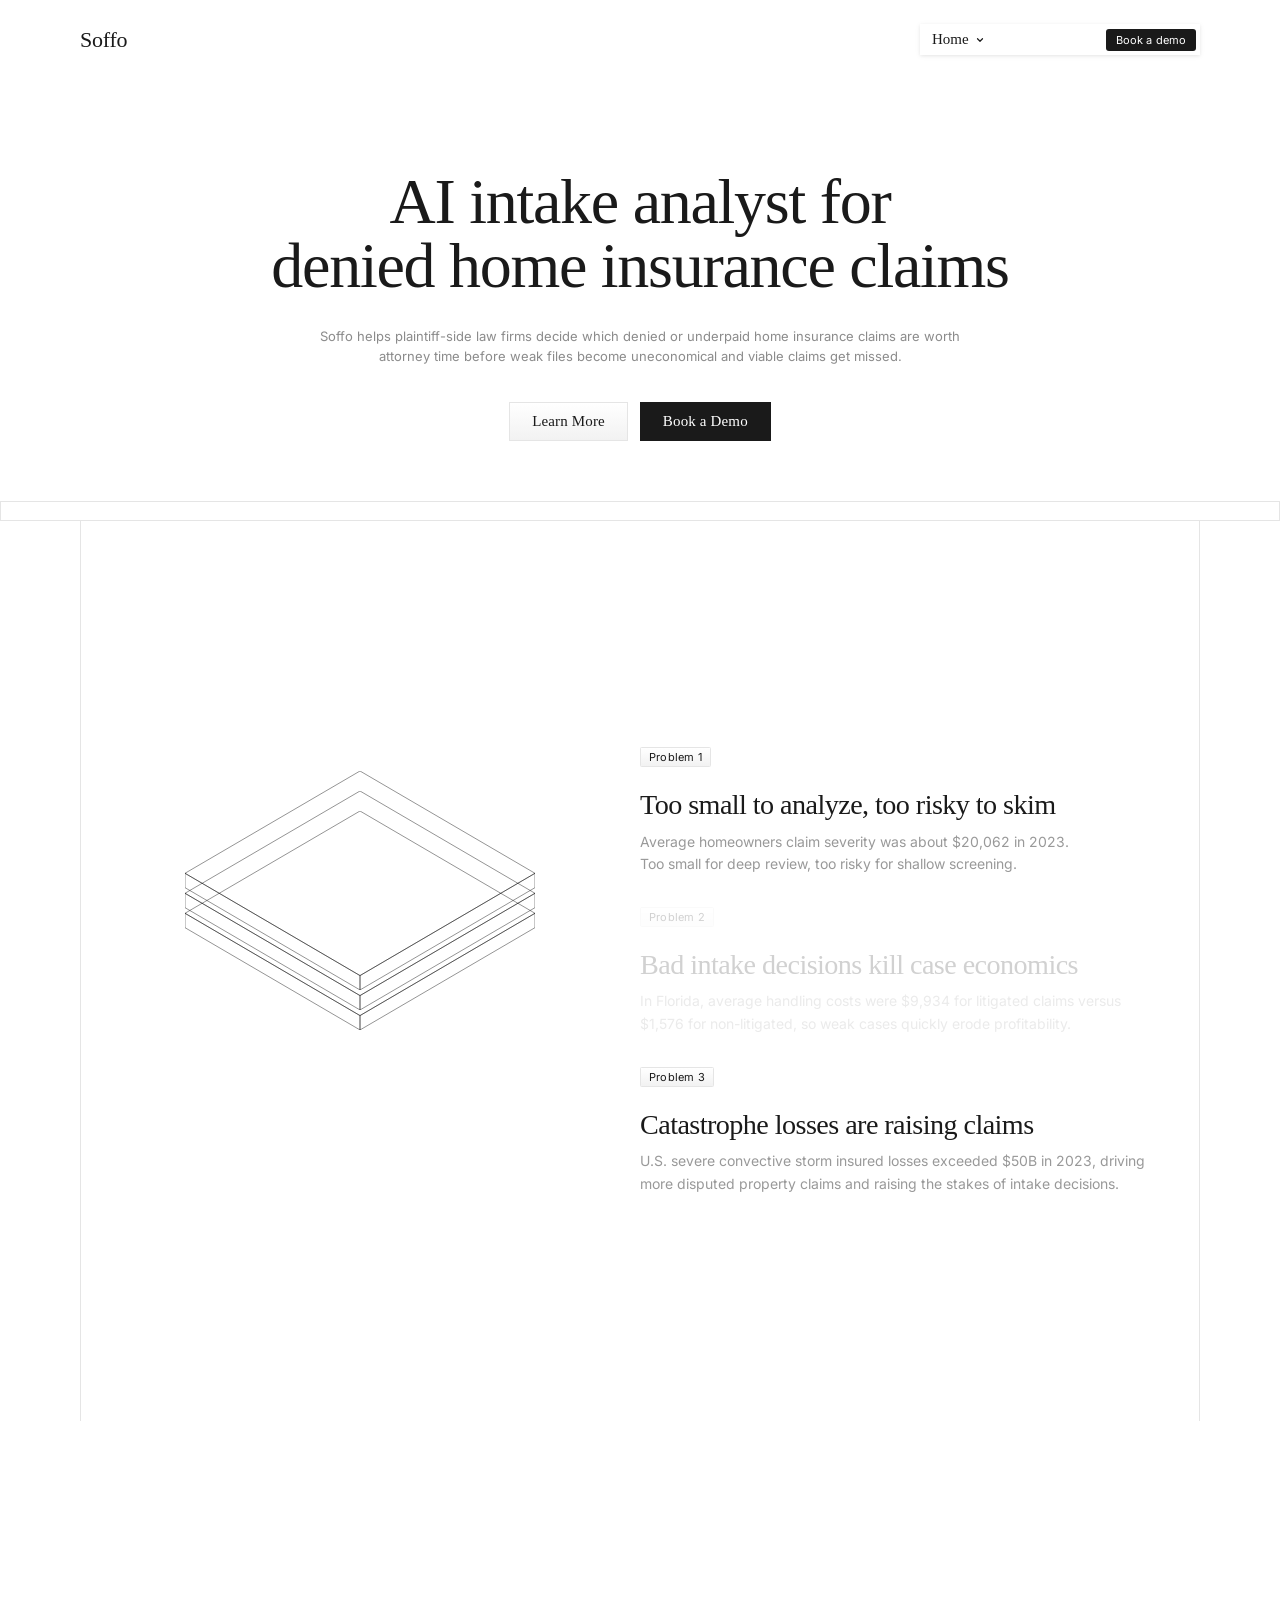
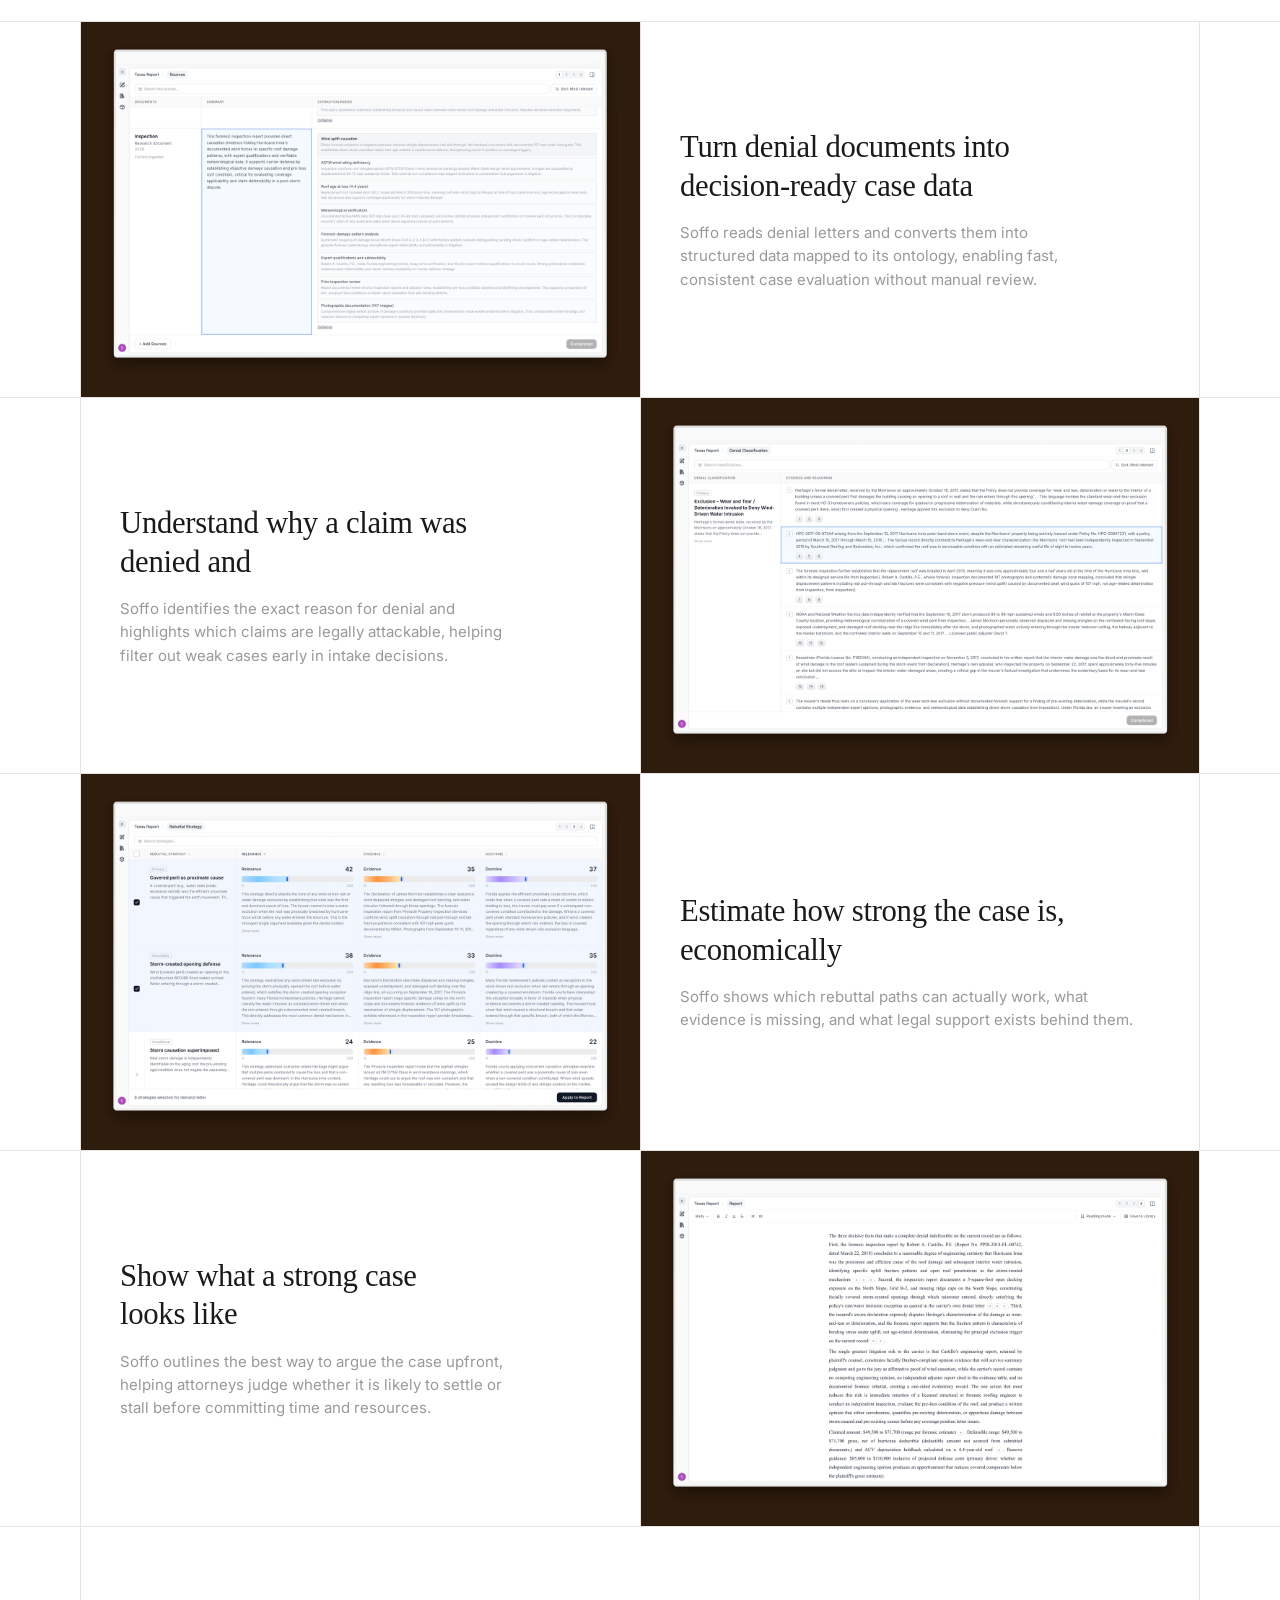
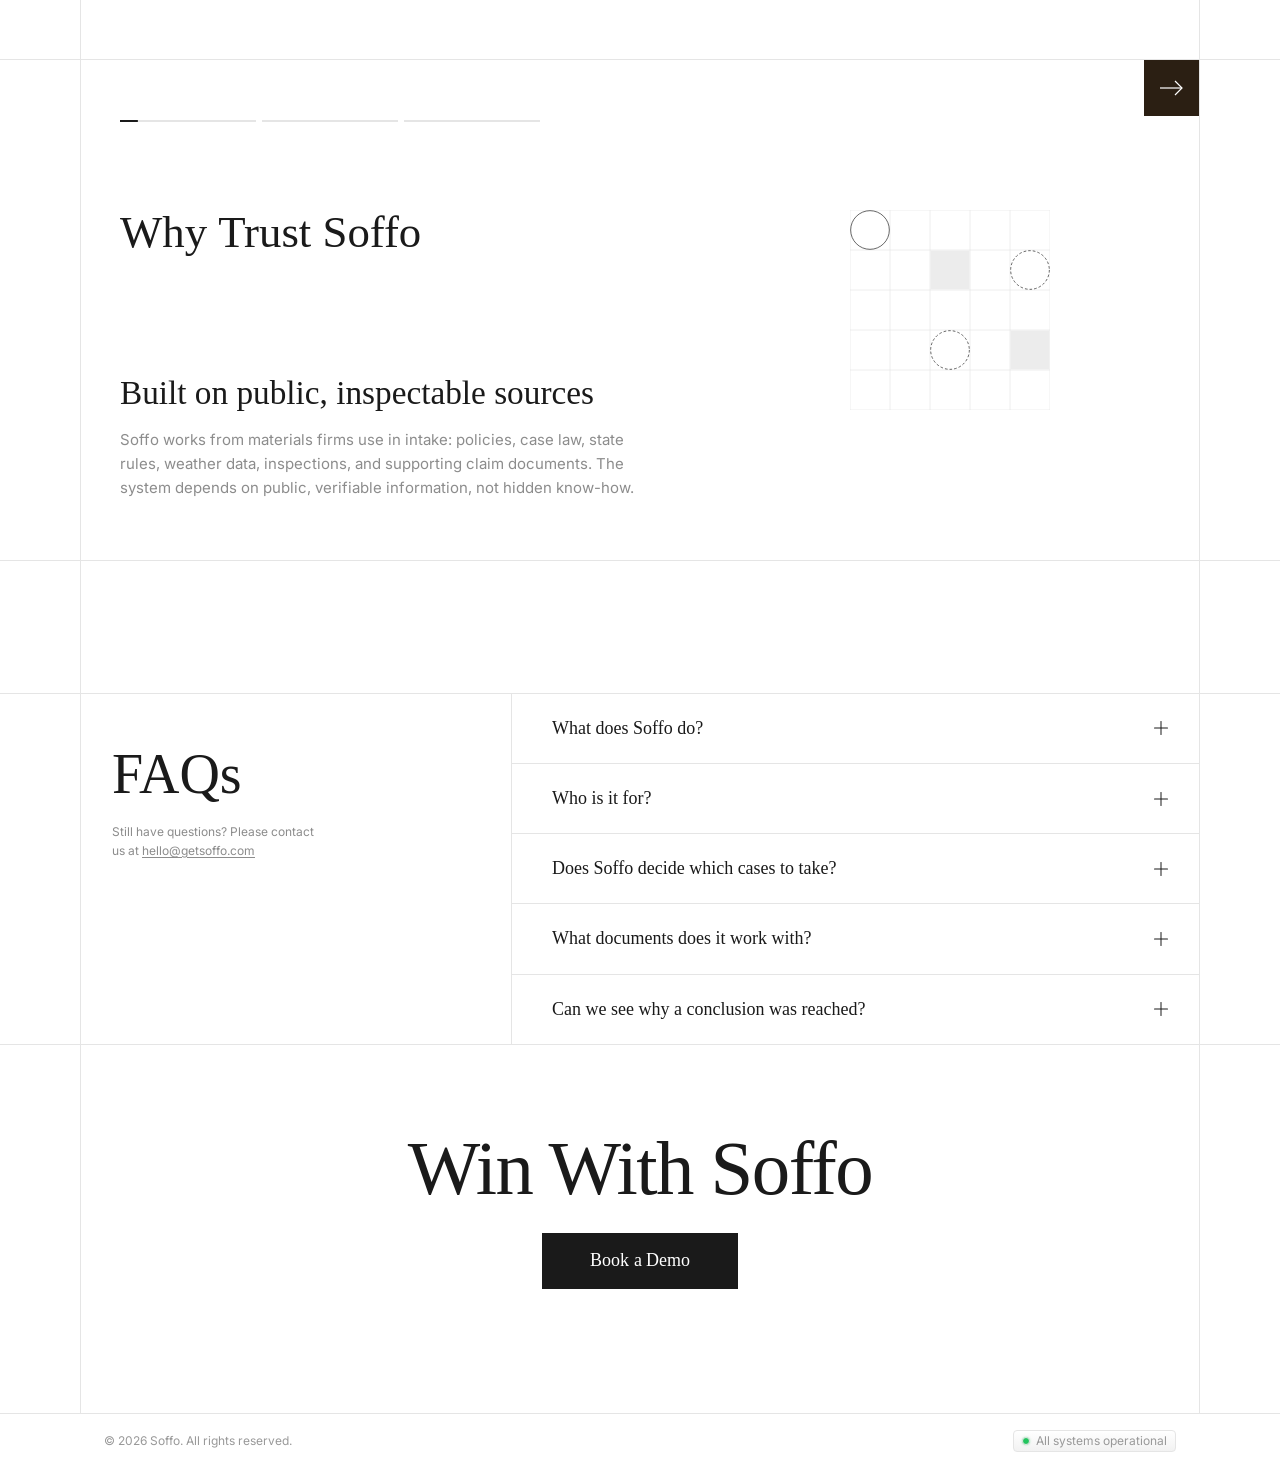
==== index.html @ 5ae58c0b "Move ASCII animation from footer to hero section Co-Authored-By: Claude Sonnet 4.6 <noreply@anthropi" ====
<!DOCTYPE html>
<html lang="en">
<head>
  <meta charset="UTF-8" />
  <meta name="viewport" content="width=device-width, initial-scale=1.0" />
  <title>Soffo</title>
  <link rel="preconnect" href="https://fonts.googleapis.com">
  <link rel="preconnect" href="https://fonts.gstatic.com" crossorigin>
  <link href="https://fonts.googleapis.com/css2?family=IBM+Plex+Mono:wght@400;500&family=Inter:wght@400;500&display=swap" rel="stylesheet">
  <link rel="icon" type="image/png" href="assets/images/favicon.png" />
  <link rel="stylesheet" href="css/style.css" />
</head>
<body>
  <header>
    <a href="/" class="logo">Soffo</a>
    <div class="header-right" id="headerRight">
      <div class="header-bar">
        <div class="nav-toggle" id="navToggle">
          <span>Home</span>
          <svg class="chevron" width="10" height="10" viewBox="0 0 10 10" fill="none">
            <path d="M2.5 3.75L5 6.25L7.5 3.75" stroke="currentColor" stroke-width="1.2" stroke-linecap="round" stroke-linejoin="round"/>
          </svg>
        </div>
        <div class="header-spacer"></div>
        <a href="mailto:hello@getsoffo.com?subject=Demo%20Request%20%E2%80%94%20Soffo&body=Hi%2C%0A%0AI%27d%20like%20to%20book%20a%20demo%20of%20Soffo.%0A%0AName%3A%20%0AFirm%3A%20%0A%0ALooking%20forward%20to%20hearing%20from%20you." class="cta">Book a demo</a>
      </div>
      <div class="nav-dropdown" id="navDropdown">
        <div class="nav-dropdown-inner">
          <a href="#" data-scroll>Home</a>
          <a href="#problem" data-scroll>Problem</a>
          <a href="#product" data-scroll>Product</a>

        </div>
      </div>
    </div>
  </header>

  <main>
    <!-- Hero Section -->
    <section class="hero">

      <h1 class="hero-heading" id="heroHeading"></h1>
      <p class="hero-sub">Soffo helps plaintiff-side law firms decide which denied or underpaid home insurance claims are worth<br>attorney time before weak files become uneconomical and viable claims get missed.</p>
      <div class="hero-actions">
        <a href="#problem" class="hero-btn hero-btn--ghost" data-scroll>Learn More</a>
        <a href="mailto:hello@getsoffo.com?subject=Demo%20Request%20%E2%80%94%20Soffo&body=Hi%2C%0A%0AI%27d%20like%20to%20book%20a%20demo%20of%20Soffo.%0A%0AName%3A%20%0AFirm%3A%20%0A%0ALooking%20forward%20to%20hearing%20from%20you." class="hero-btn hero-btn--solid">Book a Demo</a>
      </div>
    </section>

    <div class="hero-ascii">
      <pre id="heroAscii"></pre>
    </div>

    <hr class="section-divider">

    <!-- Isometric Layers Animation -->
    <div class="iso-scroll-wrap" id="problem">
    <section class="iso-section">
      <div class="iso-left">
        <div class="iso-card">
          <svg class="iso-layer iso-layer--1" viewBox="0 0 414 259" fill="none" xmlns="http://www.w3.org/2000/svg">
            <path d="M207 0 L414 121 L207 242 L0 121 Z" stroke="#000" stroke-width="0.5"/>
            <path d="M414 121 L414 138 L207 259 L207 242 Z" stroke="#000" stroke-width="0.5"/>
            <path d="M0 121 L0 138 L207 259 L207 242 Z" stroke="#000" stroke-width="0.5"/>
          </svg>
          <svg class="iso-layer iso-layer--2" viewBox="0 0 414 259" fill="none" xmlns="http://www.w3.org/2000/svg">
            <path d="M207 0 L414 121 L207 242 L0 121 Z" stroke="#000" stroke-width="0.5"/>
            <path d="M414 121 L414 138 L207 259 L207 242 Z" stroke="#000" stroke-width="0.5"/>
            <path d="M0 121 L0 138 L207 259 L207 242 Z" stroke="#000" stroke-width="0.5"/>
          </svg>
          <svg class="iso-layer iso-layer--3" viewBox="0 0 414 259" fill="none" xmlns="http://www.w3.org/2000/svg">
            <path d="M207 0 L414 121 L207 242 L0 121 Z" stroke="#000" stroke-width="0.5"/>
            <path d="M414 121 L414 138 L207 259 L207 242 Z" stroke="#000" stroke-width="0.5"/>
            <path d="M0 121 L0 138 L207 259 L207 242 Z" stroke="#000" stroke-width="0.5"/>
          </svg>
        </div>
      </div>
      <div class="iso-right">
        <div class="iso-text-item" data-layer="1">
          <span class="step-badge">Problem 1</span>
          <h3>Too small to analyze, too risky to skim</h3>
          <p>Average homeowners claim severity was about $20,062 in 2023.<br>Too small for deep review, too risky for shallow screening.</p>
        </div>
        <div class="iso-text-item" data-layer="2">
          <span class="step-badge">Problem 2</span>
          <h3>Bad intake decisions kill case economics</h3>
          <p>In Florida, average handling costs were $9,934 for litigated claims versus<br>$1,576 for non-litigated, so weak cases quickly erode profitability.</p>
        </div>
        <div class="iso-text-item" data-layer="3">
          <span class="step-badge">Problem 3</span>
          <h3>Catastrophe losses are raising claims</h3>
          <p>U.S. severe convective storm insured losses exceeded $50B in 2023, driving<br>more disputed property claims and raising the stakes of intake decisions.</p>
        </div>
      </div>
    </section>
    </div>

    <div class="content-border">
      <div class="features-wrapper" id="product">
        <!-- Feature 1: Image left, text right -->
        <section class="feature">
          <div class="feature-image">
            <img src="assets/images/image1.webp" alt="Classify denials from the source document" loading="eager" fetchpriority="high" decoding="async" width="6212" height="4020" />
          </div>
          <div class="feature-text">
            <h2 class="typewriter">Turn denial documents into<br>decision-ready case data</h2>
            <p>Soffo reads denial letters and converts them into<br>structured data mapped to its ontology, enabling fast,<br>consistent case evaluation without manual review.</p>
          </div>
        </section>

        <!-- Feature 2: Text left, image right -->
        <section class="feature feature-reverse">
          <div class="feature-text">
            <h2 class="typewriter">Understand why a claim was<br>denied and whether to challenge it</h2>
            <p>Soffo identifies the exact reason for denial and<br>highlights which claims are legally attackable, helping<br>filter out weak cases early in intake decisions.</p>
          </div>
          <div class="feature-image">
            <img src="assets/images/image2.webp" alt="Review denial classifications" loading="lazy" decoding="async" width="6212" height="4020" />
          </div>
        </section>

        <!-- Feature 3: Image left, text right -->
        <section class="feature">
          <div class="feature-image">
            <img src="assets/images/image3.webp" alt="Draft demand letters" loading="lazy" decoding="async" width="6212" height="4020" />
          </div>
          <div class="feature-text">
            <h2 class="typewriter">Estimate how strong the case is,<br>economically and strategically.</h2>
            <p>Soffo shows which rebuttal paths can actually work, what<br>evidence is missing, and what legal support exists behind them.</p>
          </div>
        </section>

        <!-- Feature 4: Text left, image right -->
        <section class="feature">
          <div class="feature-text">
            <h2 class="typewriter">Show what a strong case<br>looks like in a concise report</h2>
            <p>Soffo outlines the best way to argue the case upfront,<br>helping attorneys judge whether it is likely to settle or<br>stall before committing time and resources.</p>
          </div>
          <div class="feature-image">
            <img src="assets/images/newlight.webp" alt="Generate structured reports" loading="lazy" decoding="async" width="6212" height="4020" />
          </div>
        </section>
      </div>

      <div class="section-spacer"></div>

      <!-- Carousel -->
      <section class="carousel" id="carousel">
        <button class="carousel-next" id="carouselNext" aria-label="Next slide">
          <svg width="24" height="16" viewBox="0 0 24 16" fill="none" xmlns="http://www.w3.org/2000/svg">
            <line x1="0" y1="8" x2="22" y2="8" stroke="white" stroke-width="1.2"/>
            <polyline points="15,1 22,8 15,15" fill="none" stroke="white" stroke-width="1.2" stroke-linejoin="miter"/>
          </svg>
        </button>
        <div class="carousel-inner">
          <div class="carousel-progress" id="carouselProgress">
            <button class="carousel-seg" data-index="0" aria-label="Slide 1"><span class="carousel-seg-fill"></span></button>
            <button class="carousel-seg" data-index="1" aria-label="Slide 2"><span class="carousel-seg-fill"></span></button>
            <button class="carousel-seg" data-index="2" aria-label="Slide 3"><span class="carousel-seg-fill"></span></button>
          </div>
          <h2 class="why-trust-heading typewriter">Why Trust Soffo</h2>
          <div class="carousel-grid" id="carouselGrid">
          <svg viewBox="0 0 300 300" fill="none" xmlns="http://www.w3.org/2000/svg" width="100%" height="100%">
            <path d="M0,0 L300,0 M0,60 L300,60 M0,120 L300,120 M0,180 L300,180 M0,240 L300,240 M0,300 L300,300 M0,0 L0,300 M60,0 L60,300 M120,0 L120,300 M180,0 L180,300 M240,0 L240,300 M300,0 L300,300" stroke="#e5e5e5" stroke-width="1"/>
            <!-- Slide 0: Built on public, inspectable sources -->
            <g class="grid-shapes active" data-slide="0">
              <rect x="121" y="61" width="58" height="58" fill="#D9D9D9" fill-opacity="0.5"/>
              <circle cx="270" cy="90" r="29" stroke="#1a1a1a" stroke-width="1" stroke-dasharray="4 3" fill="none"/>
              <circle cx="150" cy="210" r="29" stroke="#1a1a1a" stroke-width="1" stroke-dasharray="4 3" fill="none"/>
              <rect x="241" y="181" width="58" height="58" fill="#D9D9D9" fill-opacity="0.5"/>
              <circle cx="30" cy="30" r="29" stroke="#1a1a1a" stroke-width="1" fill="none"/>
            </g>
            <!-- Slide 1: Reasoning you can inspect -->
            <g class="grid-shapes" data-slide="1">
              <rect x="1" y="1" width="58" height="58" fill="#D9D9D9" fill-opacity="0.5"/>
              <circle cx="210" cy="30" r="29" stroke="#1a1a1a" stroke-width="1" stroke-dasharray="4 3" fill="none"/>
              <circle cx="90" cy="150" r="29" stroke="#1a1a1a" stroke-width="1" stroke-dasharray="4 3" fill="none"/>
              <rect x="241" y="241" width="58" height="58" fill="#D9D9D9" fill-opacity="0.5"/>
              <circle cx="210" cy="150" r="29" stroke="#1a1a1a" stroke-width="1" fill="none"/>
            </g>
            <!-- Slide 2: Supports judgment, not replaces it -->
            <g class="grid-shapes" data-slide="2">
              <circle cx="150" cy="30" r="29" stroke="#1a1a1a" stroke-width="1" stroke-dasharray="4 3" fill="none"/>
              <rect x="1" y="121" width="58" height="58" fill="#D9D9D9" fill-opacity="0.5"/>
              <rect x="241" y="121" width="58" height="58" fill="#D9D9D9" fill-opacity="0.5"/>
              <circle cx="150" cy="270" r="29" stroke="#1a1a1a" stroke-width="1" stroke-dasharray="4 3" fill="none"/>
              <circle cx="270" cy="30" r="29" stroke="#1a1a1a" stroke-width="1" fill="none"/>
            </g>
          </svg>
        </div>
        <div class="carousel-track" id="carouselTrack">
            <div class="carousel-slide active">
              <h2>Built on public, inspectable sources</h2>
              <p>Soffo works from materials firms use in intake: policies, case law, state rules, weather data, inspections, and supporting claim documents. The system depends on public, verifiable information, not hidden know-how.</p>
            </div>
            <div class="carousel-slide">
              <h2>Reasoning you can inspect</h2>
              <p>Soffo is not a black-box AI. It shows the documents, evidence, and legal support behind its reasoning, so firms can see why a conclusion was reached instead of just receiving an unexplained answer.</p>
            </div>
            <div class="carousel-slide">
              <h2>Supports judgment, not replaces it</h2>
              <p>Soffo does not make the final intake decision for the firm. It helps attorneys make that decision by showing evidence strength, viable rebuttal paths, and the level of legal support behind each path.</p>
            </div>
          </div>
        </div>
      </section>

      <div class="section-spacer"></div>

      <!-- FAQ -->
      <section class="faq">
        <div class="faq-label">
          <h3>FAQs</h3>
          <p>Still have questions? Please contact<br>us at <a href="mailto:hello@getsoffo.com">hello@getsoffo.com</a></p>
        </div>
        <div class="faq-list">
          <div class="faq-item">
            <button class="faq-q" aria-expanded="false">
              <span>What does Soffo do?</span>
              <span class="faq-icon"></span>
            </button>
            <div class="faq-a-wrap"><div class="faq-a">Soffo reads denial letters and case documents, then outputs a structured report showing whether a claim is worth taking, why it was denied, and what arguments could challenge it.</div></div>
          </div>
          <div class="faq-item">
            <button class="faq-q" aria-expanded="false">
              <span>Who is it for?</span>
              <span class="faq-icon"></span>
            </button>
            <div class="faq-a-wrap"><div class="faq-a">Plaintiff-side law firms handling denied or underpaid homeowners insurance claims that need to triage intake faster without expanding headcount.</div></div>
          </div>
          <div class="faq-item">
            <button class="faq-q" aria-expanded="false">
              <span>Does Soffo decide which cases to take?</span>
              <span class="faq-icon"></span>
            </button>
            <div class="faq-a-wrap"><div class="faq-a">No. Soffo surfaces evidence strength, viable rebuttal paths, and legal support. The attorney makes the final take-or-pass decision.</div></div>
          </div>
          <div class="faq-item">
            <button class="faq-q" aria-expanded="false">
              <span>What documents does it work with?</span>
              <span class="faq-icon"></span>
            </button>
            <div class="faq-a-wrap"><div class="faq-a">Denial letters, policy documents, inspection reports, adjuster notes, and estimates. Soffo accepts multiple formats and extracts structured data from each.</div></div>
          </div>
          <div class="faq-item">
            <button class="faq-q" aria-expanded="false">
              <span>Can we see why a conclusion was reached?</span>
              <span class="faq-icon"></span>
            </button>
            <div class="faq-a-wrap"><div class="faq-a">Yes. Every output is tied to a specific document, clause, or piece of evidence. There are no unexplained answers, assumptions, or opaque reasoning steps involved.</div></div>
          </div>
        </div>
      </section>

      <!-- Footer CTA -->
      <section class="footer-cta">
        <h2>Win With Soffo</h2>
        <a href="mailto:hello@getsoffo.com?subject=Demo%20Request%20%E2%80%94%20Soffo&body=Hi%2C%0A%0AI%27d%20like%20to%20book%20a%20demo%20of%20Soffo.%0A%0AName%3A%20%0AFirm%3A%20%0A%0ALooking%20forward%20to%20hearing%20from%20you." class="cta-button cta-button--lg" id="bigCta"><span class="cta-text" data-text="Book a Demo">Book a Demo</span><span class="cta-arrow">→</span></a>
      </section>
    </div>

  <footer class="footer">
    <div class="footer-copy">
      <span>&copy; 2026 Soffo. All rights reserved.</span>
      <a class="footer-status" href="https://status.getsoffo.com" target="_blank" rel="noopener">
        <span class="footer-status-dot" aria-hidden="true"></span>
        <span>All systems operational</span>
      </a>
    </div>
  </footer>
  </main>

  <script src="js/ascii-frames.js"></script>
  <script>
    // Navigation dropdown
    const navToggle = document.getElementById('navToggle');
    const headerRight = document.getElementById('headerRight');
    let dropdownOpen = false;

    navToggle.addEventListener('click', () => {
      dropdownOpen = !dropdownOpen;
      headerRight.classList.toggle('open', dropdownOpen);
    });

    document.addEventListener('click', (e) => {
      if (!headerRight.contains(e.target)) {
        dropdownOpen = false;
        headerRight.classList.remove('open');
      }
    });

    // Header border on scroll
    const headerEl = document.querySelector('header');
    window.addEventListener('scroll', () => {
      headerEl.classList.toggle('scrolled', window.scrollY > 0);
    }, { passive: true });

    // Smooth scroll for in-page nav links & update toggle label
    function easedScrollTo(targetY, duration) {
      const startY = window.scrollY;
      const delta = targetY - startY;
      let startTime = null;
      function step(ts) {
        if (!startTime) startTime = ts;
        const t = Math.min((ts - startTime) / duration, 1);
        const ease = t < 0.5 ? 4 * t * t * t : 1 - Math.pow(-2 * t + 2, 3) / 2;
        window.scrollTo(0, startY + delta * ease);
        if (t < 1) requestAnimationFrame(step);
      }
      requestAnimationFrame(step);
    }

    document.querySelectorAll('a[data-scroll]').forEach(link => {
      link.addEventListener('click', (e) => {
        e.preventDefault();
        const href = link.getAttribute('href');
        const targetY = href === '#'
          ? 0
          : (document.querySelector(href)?.getBoundingClientRect().top ?? 0) + window.scrollY;
        easedScrollTo(targetY, 800);
        // Close dropdown if open
        if (headerRight.contains(link)) {
          dropdownOpen = false;
          headerRight.classList.remove('open');
          navToggle.querySelector('span').textContent = link.textContent;
        }
      });
    });

    // Scroll animations
    (function() {
      // --- Hero typewriter ---
      const hero = document.getElementById('heroHeading');
      const heroText = 'AI intake analyst for denied home insurance claims';
      heroText.split(' ').forEach((word, i, arr) => {
        const span = document.createElement('span');
        span.className = 'word';
        span.textContent = word;
        hero.appendChild(span);
        if (word === 'for') {
          hero.appendChild(document.createElement('br'));
        } else if (i < arr.length - 1) {
          hero.appendChild(document.createTextNode(' '));
        }
      });

      // --- Prepare .typewriter elements ---
      document.querySelectorAll('.typewriter').forEach(el => {
        const fragment = document.createDocumentFragment();
        el.childNodes.forEach(node => {
          if (node.nodeType === Node.TEXT_NODE) {
            node.textContent.split(/(\s+)/).forEach(part => {
              if (part.trim()) {
                const span = document.createElement('span');
                span.className = 'word';
                span.textContent = part;
                fragment.appendChild(span);
              } else if (part) {
                fragment.appendChild(document.createTextNode(part));
              }
            });
          } else {
            fragment.appendChild(node.cloneNode(true));
          }
        });
        el.innerHTML = '';
        el.appendChild(fragment);
      });

      function animateWords(el) {
        el.querySelectorAll('.word').forEach((w, i) => {
          setTimeout(() => w.classList.add('visible'), i * 120);
        });
      }

      // Hero animates immediately
      animateWords(hero);

      // --- Tag feature text for reveal ---
      document.querySelectorAll('.feature').forEach(el => {
        const p = el.querySelector('.feature-text p');
        if (p) p.classList.add('reveal');
      });

      // Tag statement paragraph
      const stmtP = document.querySelector('.statement p');
      if (stmtP) stmtP.classList.add('reveal');


      // Tag footer CTA
      const footerCta = document.querySelector('.footer-cta');
      if (footerCta) {
        footerCta.querySelectorAll('h2, .cta-button').forEach(el => el.classList.add('reveal'));
      }

      // --- Single IntersectionObserver for all reveals ---
      const revealObserver = new IntersectionObserver((entries) => {
        entries.forEach(entry => {
          if (entry.isIntersecting) {
            entry.target.classList.add('visible');
            revealObserver.unobserve(entry.target);
          }
        });
      }, { threshold: 0.15 });

      document.querySelectorAll('.reveal').forEach(el => {
        revealObserver.observe(el);
      });

      // --- Typewriter observer ---
      const typewriterObserver = new IntersectionObserver((entries) => {
        entries.forEach(entry => {
          if (entry.isIntersecting) {
            animateWords(entry.target);
            typewriterObserver.unobserve(entry.target);
          }
        });
      }, { threshold: 0.3 });

      document.querySelectorAll('.typewriter').forEach(el => typewriterObserver.observe(el));

      // --- Carousel (progress bar + auto-advance) ---
      (function() {
        const track = document.getElementById('carouselTrack');
        const progressEl = document.getElementById('carouselProgress');
        if (!track || !progressEl) return;

        const slides = Array.from(track.querySelectorAll('.carousel-slide'));
        const segs = Array.from(progressEl.querySelectorAll('.carousel-seg'));
        const gridShapes = Array.from(document.querySelectorAll('.grid-shapes'));
        const DURATION = 5000;
        let current = 0;
        let timer = null;
        let startTime = null;
        let rafId = null;

        function goTo(idx, restart) {
          const prev = current;
          current = (idx + slides.length) % slides.length;

          slides[prev].classList.add('exit');
          slides[prev].classList.remove('active');
          setTimeout(function() { slides[prev].classList.remove('exit'); }, 420);
          slides[current].classList.add('active');

          gridShapes.forEach(function(g) {
            g.classList.toggle('active', parseInt(g.dataset.slide) === current);
          });

          segs.forEach(function(s, i) {
            s.classList.remove('active', 'done');
            var f = s.querySelector('.carousel-seg-fill');
            if (i < current) {
              s.classList.add('done');
              f.style.transform = 'scaleX(1)';
            } else {
              f.style.transform = 'scaleX(0)';
            }
          });
          segs[current].classList.add('active');

          if (restart !== false) startProgress();
        }

        function startProgress() {
          cancelAnimationFrame(rafId);
          clearTimeout(timer);
          startTime = performance.now();
          const fill = segs[current].querySelector('.carousel-seg-fill');

          function tick(now) {
            const elapsed = now - startTime;
            const pct = Math.min(elapsed / DURATION, 1);
            fill.style.transform = 'scaleX(' + pct + ')';
            if (pct < 1) {
              rafId = requestAnimationFrame(tick);
            } else {
              goTo(current + 1);
            }
          }
          rafId = requestAnimationFrame(tick);
        }

        segs.forEach(function(seg, i) {
          seg.addEventListener('click', function() {
            if (i !== current) goTo(i);
          });
        });

        document.getElementById('carouselNext').addEventListener('click', function() {
          goTo(current + 1);
        });

        // Clean init — start progress only when carousel enters viewport
        segs[0].classList.add('active');
        const carouselSection = document.getElementById('carousel');
        const carouselObserver = new IntersectionObserver(function(entries) {
          if (entries[0].isIntersecting) {
            startProgress();
            carouselObserver.disconnect();
          }
        }, { threshold: 0.3 });
        carouselObserver.observe(carouselSection);
      })();

      // --- FAQ accordion ---
      document.querySelectorAll('.faq-q').forEach(function(btn) {
        btn.addEventListener('click', function() {
          const item = btn.closest('.faq-item');
          const isOpen = item.classList.contains('open');
          document.querySelectorAll('.faq-item.open').forEach(function(el) {
            el.classList.remove('open');
            el.querySelector('.faq-q').setAttribute('aria-expanded', 'false');
          });
          if (!isOpen) {
            item.classList.add('open');
            btn.setAttribute('aria-expanded', 'true');
          }
        });
      });

      // --- Isometric layers scroll-driven animation ---
      const isoWrap = document.querySelector('.iso-scroll-wrap');
      const isoSection = document.querySelector('.iso-section');
      const isoLayers = isoSection.querySelectorAll('.iso-layer');
      const isoTextItems = isoSection.querySelectorAll('.iso-text-item');
      const isMobile = () => window.innerWidth <= 768;

      function updateIsoLayers() {
        const wrapRect = isoWrap.getBoundingClientRect();
        const scrollable = isoWrap.offsetHeight - window.innerHeight;
        const raw = -wrapRect.top / scrollable;
        const t = Math.max(0, Math.min(1, raw));

        // Determine active item (0, 1, or 2) based on scroll progress
        const activeIdx = t < 0.33 ? 0 : t < 0.66 ? 1 : 2;

        isoTextItems.forEach((item, i) => {
          item.classList.toggle('active', i === activeIdx);
        });

        const mobile = isMobile();
        const baseOffsets = mobile ? [0, 15, 30] : [0, 20, 40];
        const spreadOffsets = mobile ? [0, 100, 200] : [0, 130, 260];

        isoLayers.forEach((layer, i) => {
          const y = baseOffsets[i] + (spreadOffsets[i] - baseOffsets[i]) * t;
          layer.style.transform = 'translateX(-50%) translateY(' + y + 'px)';
        });
      }

      window.addEventListener('scroll', updateIsoLayers, { passive: true });
      updateIsoLayers();



      // --- Big CTA letter animation ---
      const ctaText = document.querySelector('#bigCta .cta-text');
      if (ctaText) {
        const raw = ctaText.textContent;
        ctaText.textContent = '';
        [...raw].forEach((ch, i) => {
          const s = document.createElement('span');
          s.className = 'cta-letter';
          s.style.setProperty('--i', i);
          s.textContent = ch === ' ' ? '\u00a0' : ch;
          ctaText.appendChild(s);
        });
      }


    })();

    // --- Hero ASCII animation ---
    (function() {
      const container = document.querySelector('.hero-ascii');
      const pre = document.getElementById('heroAscii');
      if (!pre || !container) return;

      let naturalW = 0;
      let naturalH = 0;

      function applyScale() {
        if (!naturalW) {
          naturalW = pre.scrollWidth;
          naturalH = pre.scrollHeight;
        }
        const available = container.clientWidth;
        if (available > 0 && naturalW > 0) {
          const scale = available / naturalW;
          pre.style.transform = 'scale(' + scale + ')';
          container.style.height = (naturalH * scale) + 'px';
        }
      }

      function startAscii() {
        const frames = window.ASCII_FRAMES;
        if (!frames || !frames.length) return;

        const FPS = 30;
        const frameDuration = 1000 / FPS;
        let currentFrame = 0;
        let lastTime = 0;

        pre.textContent = frames[0];
        applyScale();

        window.addEventListener('resize', applyScale, { passive: true });

        function animate(time) {
          if (!lastTime) lastTime = time;
          const delta = time - lastTime;
          if (delta >= frameDuration) {
            currentFrame = (currentFrame + 1) % frames.length;
            pre.textContent = frames[currentFrame];
            lastTime = time - (delta % frameDuration);
          }
          requestAnimationFrame(animate);
        }
        requestAnimationFrame(animate);
      }

      if (window.ASCII_FRAMES) {
        startAscii();
      } else {
        document.querySelector('script[src="js/ascii-frames.js"]').addEventListener('load', startAscii);
      }
    })();


  </script>
</body>
</html>
---- css/style.css ----
*, *::before, *::after {
  box-sizing: border-box;
  margin: 0;
  padding: 0;
}

html {
  scroll-behavior: auto;
}

:root {
  --bg: #ffffff;
  --text: #1a1a1a;
  --grey: #c0c0c0;
  --selection: #DF3E11;
  --border: #e5e5e5;
  --hover: #f0f0f0;
  --hover-active: #ebebeb;
  --dropdown-bg: #ffffff;
  --card-shadow: rgba(0, 0, 0, 0.06);
  --card-shadow-lg: rgba(0, 0, 0, 0.08);
  --muted: #999;
  --divider-bg: #f0f0f0;
  --cta-bg: #1a1a1a;
  --cta-text: #ffffff;
}

::selection {
  background-color: #b4d5fe;
  color: inherit;
}

html, body {
  height: 100%;
  width: 100%;
  background: var(--bg);
  color: var(--text);
}

/* ---- Base ---- */

body {
  background-color: var(--bg);
  font-family: "Times New Roman", Times, Georgia, serif;
  color: var(--text);
  cursor: default;
  -webkit-font-smoothing: antialiased;
}

/* ---- Header ---- */

header {
  position: fixed;
  top: 0;
  left: 0;
  right: 0;
  width: 100%;
  box-sizing: border-box;
  z-index: 100;
  background: #ffffff;
  border-bottom: 1px solid transparent;
  transition: border-color 0.2s ease;
  display: flex;
  align-items: center;
  justify-content: space-between;
  padding: 0 80px;
  height: 80px;
}

header.scrolled {
  border-color: var(--border);
}

.logo {
  font-size: 22px;
  font-weight: 400;
  letter-spacing: -0.01em;
  color: var(--text);
  text-decoration: none;
  user-select: none;
  -webkit-user-select: none;
}

.header-right {
  position: relative;
  border: none;
  border-radius: 0;
  background: var(--dropdown-bg);
  box-shadow: 0 1px 6px var(--card-shadow), 0 1px 3px var(--card-shadow);
  transition: box-shadow 0.4s cubic-bezier(0.16, 1, 0.3, 1);
  min-width: 280px;
}

.header-right.open {
  box-shadow: 0 8px 30px var(--card-shadow-lg), 0 1px 4px var(--card-shadow);
}

.header-bar {
  display: flex;
  align-items: center;
  gap: 36px;
}

.nav-toggle {
  display: flex;
  align-items: center;
  gap: 6px;
  font-family: "Times New Roman", Times, Georgia, serif;
  font-size: 15px;
  font-weight: 400;
  color: var(--text);
  cursor: pointer;
  user-select: none;
  -webkit-user-select: none;
  padding: 3px 8px;
  margin: 4px;
  border-radius: 4px;
  background-color: transparent;
  transition: background-color 0.15s ease;
}

.nav-toggle:hover {
  background-color: var(--hover);
}

.nav-toggle:active {
  background-color: var(--hover-active);
}

.header-right.open .nav-toggle {
  background-color: transparent;
}

.chevron {
  transition: transform 0.35s cubic-bezier(0.4, 0, 0.2, 1);
}

.header-right.open .chevron {
  transform: rotate(180deg);
}

.header-spacer {
  flex: 1;
}

.cta {
  display: inline-block;
  background-color: var(--cta-bg);
  color: var(--cta-text);
  font-family: "Inter", "Helvetica Neue", Helvetica, Arial, sans-serif;
  font-size: 11px;
  font-weight: 400;
  text-decoration: none;
  padding: 4px 10px;
  border-radius: 3px;
  letter-spacing: 0.01em;
  margin-right: 4px;
  transition: opacity 0.15s ease;
  user-select: none;
  -webkit-user-select: none;
}

.cta:hover {
  opacity: 0.85;
}

.nav-dropdown {
  position: absolute;
  top: 100%;
  left: 0;
  right: 0;
  background: var(--dropdown-bg);
  box-shadow: 0 8px 30px var(--card-shadow-lg), 0 1px 4px var(--card-shadow);
  opacity: 0;
  visibility: hidden;
  transform: translateY(-8px);
  transition:
    opacity 0.4s cubic-bezier(0.16, 1, 0.3, 1),
    transform 0.4s cubic-bezier(0.16, 1, 0.3, 1),
    visibility 0.4s;
  z-index: 100;
}

.header-right.open .nav-dropdown {
  opacity: 1;
  visibility: visible;
  transform: translateY(0);
}

.nav-dropdown a {
  display: block;
  padding: 10px 12px;
  font-family: "Times New Roman", Times, Georgia, serif;
  font-size: 15px;
  font-weight: 400;
  color: var(--text);
  text-decoration: none;
  opacity: 0;
  transform: translateY(-6px);
  transition:
    background-color 0.15s ease,
    opacity 0.45s cubic-bezier(0.16, 1, 0.3, 1),
    transform 0.45s cubic-bezier(0.16, 1, 0.3, 1);
}

.header-right.open .nav-dropdown a {
  opacity: 1;
  transform: translateY(0);
}

.header-right.open .nav-dropdown a:nth-child(1) { transition-delay: 0.04s; }
.header-right.open .nav-dropdown a:nth-child(2) { transition-delay: 0.09s; }
.header-right.open .nav-dropdown a:nth-child(3) { transition-delay: 0.14s; }

.nav-dropdown a:hover {
  background-color: var(--hover);
}

/* ---- Main ---- */

main {
  padding-top: 90px;
}



/* ---- Continuous grid borders ---- */

.content-border {
  position: relative;
  border-top: 1px solid var(--border);
}

.content-border::before,
.content-border::after {
  content: "";
  position: absolute;
  top: 0;
  width: 1px;
  height: 100%;
  background: var(--border);
  z-index: 2;
  pointer-events: none;
}

.content-border::before {
  left: 80px;
}

.content-border::after {
  right: 80px;
}

/* ---- Hero Section ---- */

.hero {
  display: flex;
  flex-direction: column;
  align-items: center;
  justify-content: flex-start;
  padding: 80px 80px 60px;
  gap: 28px;
  text-align: center;
}


.section-divider {
  border: none;
  border-top: 1px solid var(--border);
  margin: 0;
}

.hero-heading {
  font-family: "Times New Roman", Times, Georgia, serif;
  font-size: clamp(44px, 5vw, 72px);
  font-weight: 400;
  line-height: 1;
  letter-spacing: -0.02em;
  color: var(--text);
  text-align: center;
}

.hero-sub {
  font-family: "Inter", "Helvetica Neue", Helvetica, Arial, sans-serif;
  font-size: 13px;
  font-weight: 400;
  line-height: 1.55;
  color: var(--text);
  opacity: 0.5;
  max-width: 640px;
}

.hero-actions {
  display: flex;
  gap: 12px;
  align-items: center;
  margin-top: 8px;
}

.hero-btn {
  font-family: "Times New Roman", Times, Georgia, serif;
  font-size: 15px;
  font-weight: 400;
  text-decoration: none;
  padding: 10px 22px;
  border-radius: 0;
  letter-spacing: 0.01em;
  transition: opacity 0.15s ease, background 0.15s ease, padding-right 0.2s ease;
  user-select: none;
  -webkit-user-select: none;
  display: inline-flex;
  align-items: center;
  gap: 0;
  overflow: hidden;
}

.hero-btn--ghost {
  background: linear-gradient(180deg, #ffffff 0%, #f2f2f2 100%);
  color: #1a1a1a;
  border: 1px solid #e5e5e5;
}

.hero-btn--ghost:hover {
  opacity: 0.75;
}

.hero-btn--solid {
  background: #1a1a1a;
  color: #fff;
  border: 1px solid #1a1a1a;
}

.hero-btn--solid::after {
  content: "→";
  display: inline-block;
  max-width: 0;
  opacity: 0;
  transition: max-width 0.2s ease, opacity 0.2s ease, margin-left 0.2s ease;
  margin-left: 0;
  white-space: nowrap;
}

.hero-btn--solid:hover::after {
  max-width: 20px;
  opacity: 1;
  margin-left: 8px;
}

.hero-ascii {
  width: 100%;
  overflow: hidden;
  border-top: 1px solid var(--border);
  border-left: 1px solid var(--border);
  border-right: 1px solid var(--border);
}

.hero-ascii pre {
  font-family: ui-monospace, SFMono-Regular, Menlo, Monaco, Consolas, "Liberation Mono", "Courier New", monospace;
  font-size: 5.33px;
  line-height: 0.78;
  white-space: pre;
  margin: 0;
  padding: 0;
  color: #533a12;
  font-weight: normal;
  font-style: normal;
  letter-spacing: 0;
  display: inline-block;
  vertical-align: top;
  transform-origin: 0 0;
}

.word {
  display: inline-block;
  opacity: 0;
  transform: translateY(8px);
  transition: opacity 0.5s ease, transform 0.5s ease;
}

.word.visible {
  opacity: 1;
  transform: translateY(0);
}

/* ---- Scroll reveal animations ---- */

.reveal {
  opacity: 0;
  transform: translateY(30px);
  transition: opacity 0.7s cubic-bezier(0.16, 1, 0.3, 1), transform 0.7s cubic-bezier(0.16, 1, 0.3, 1);
}

.reveal.visible {
  opacity: 1;
  transform: translateY(0);
}


/* ---- Isometric Layers ---- */

.iso-scroll-wrap {
  position: relative;
  height: 300vh;
}

.iso-section {
  display: grid;
  grid-template-columns: 1fr 1fr;
  align-items: center;
  padding: 100px 80px;
  overflow: hidden;
  position: sticky;
  top: 0;
  min-height: 100vh;
  background: var(--bg);
  z-index: 1;
}

.iso-section::before,
.iso-section::after {
  content: "";
  position: absolute;
  top: 0;
  width: 1px;
  height: 100%;
  background: var(--border);
  z-index: 2;
  pointer-events: none;
}

.iso-section::before {
  left: 80px;
}

.iso-section::after {
  right: 80px;
}

.iso-left {
  display: flex;
  justify-content: center;
  align-items: center;
}

.iso-card {
  position: relative;
  width: 350px;
  height: 400px;
}

.iso-layer {
  position: absolute;
  left: 50%;
  width: 350px;
  will-change: transform;
}

.iso-layer--1 {
  transform: translateX(-50%) translateY(0);
}

.iso-layer--2 {
  transform: translateX(-50%) translateY(20px);
}

.iso-layer--3 {
  transform: translateX(-50%) translateY(40px);
}

.iso-right {
  display: flex;
  flex-direction: column;
  gap: 32px;
}

.iso-text-item {
  transition: opacity 0.5s ease;
  opacity: 0.2;
}

.iso-text-item.active {
  opacity: 1;
}

.iso-text-item h3 {
  font-family: "Times New Roman", Times, Georgia, serif;
  font-size: clamp(22px, 2.2vw, 30px);
  font-weight: 400;
  line-height: 1.25;
  letter-spacing: -0.02em;
  color: var(--text);
  margin-bottom: 8px;
}

.iso-text-item p {
  font-family: "Inter", "Helvetica Neue", Helvetica, Arial, sans-serif;
  font-size: 14px;
  font-weight: 400;
  line-height: 1.6;
  color: var(--muted);
}

@media (max-width: 1024px) {
  .iso-section {
    padding: 80px 48px;
  }
}

@media (max-width: 768px) {
  .iso-scroll-wrap {
    height: 200vh;
  }

  .iso-section {
    grid-template-columns: 1fr;
    padding: 40px 40px;
    gap: 32px;
    min-height: auto;
  }

  .iso-right {
    gap: 24px;
  }

  .iso-card {
    width: 260px;
    height: 300px;
  }

  .iso-layer {
    width: 260px;
  }

  .iso-layer--2 {
    transform: translateX(-50%) translateY(15px);
  }

  .iso-layer--3 {
    transform: translateX(-50%) translateY(30px);
  }
}

/* ---- Section Spacer ---- */

.section-spacer {
  height: 133px;
  border-bottom: 1px solid var(--border);
}

/* ---- Feature Sections ---- */

.features-wrapper {
  position: relative;
}

.features-wrapper::after {
  content: "";
  position: absolute;
  top: 0;
  left: 50%;
  width: 1px;
  height: 100%;
  background: var(--border);
  z-index: 1;
  pointer-events: none;
}

.feature {
  display: grid;
  grid-template-columns: 1fr 1fr;
  align-items: stretch;
  padding: 0 80px;
  border-bottom: 1px solid var(--border);
}

.feature-image {
  display: flex;
  align-items: center;
  padding: 0;
  overflow: hidden;
}

.feature-reverse .feature-text {
  order: -1;
}

.feature-image img {
  width: 100%;
  height: 100%;
  object-fit: cover;
  object-position: top left;
  display: block;
}

.feature-text {
  display: flex;
  flex-direction: column;
  justify-content: center;
  padding: 48px 40px;
  text-align: left;
}

.feature-text h2 {
  font-family: "Times New Roman", Times, Georgia, serif;
  font-size: clamp(26px, 2.4vw, 34px);
  font-weight: 400;
  line-height: 1.25;
  letter-spacing: -0.01em;
  color: var(--text);
  margin-bottom: 16px;
}

.feature-text p {
  font-family: "Inter", "Helvetica Neue", Helvetica, Arial, sans-serif;
  font-size: 15px;
  font-weight: 400;
  line-height: 1.55;
  color: var(--muted);
}

/* ---- Statement Section ---- */

.statement {
  text-align: center;
  padding: 100px 80px;
  border-bottom: 1px solid var(--border);
}

.statement h2 {
  font-family: "Times New Roman", Times, Georgia, serif;
  font-size: clamp(26px, 2.8vw, 38px);
  font-weight: 400;
  line-height: 1.25;
  letter-spacing: -0.02em;
  color: var(--text);
  margin-bottom: 24px;
}

.statement p {
  font-family: "Inter", "Helvetica Neue", Helvetica, Arial, sans-serif;
  font-size: 13px;
  font-weight: 400;
  line-height: 1.55;
  color: var(--muted);
  max-width: 520px;
  margin: 0 auto;
}

/* ---- Gray Divider ---- */

.gray-divider {
  height: 100px;
  background: var(--divider-bg);
  border-top: 1px solid var(--border);
  border-bottom: 1px solid var(--border);
}

/* ---- Tagline ---- */

.tagline {
  text-align: left;
  padding: 80px 40px;
  border-bottom: 1px solid var(--border);
}

.tagline h2 {
  font-family: "Times New Roman", Times, Georgia, serif;
  font-size: clamp(22px, 2vw, 28px);
  font-weight: 400;
  line-height: 1.3;
  letter-spacing: -0.01em;
  color: var(--text);
}

/* ---- Carousel ---- */

.step-badge {
  display: inline-block;
  font-family: "Inter", "Helvetica Neue", Helvetica, Arial, sans-serif;
  font-size: 11px;
  font-weight: 400;
  color: var(--text);
  background: linear-gradient(180deg, #ffffff 0%, #f2f2f2 100%);
  border: 1px solid var(--border);
  border-radius: 1.5px;
  padding: 2px 8px;
  margin-bottom: 20px;
  letter-spacing: 0.02em;
}

.why-trust-heading {
  font-family: "Times New Roman", Times, Georgia, serif;
  font-size: clamp(28px, 3.5vw, 52px);
  font-weight: 400;
  line-height: 1.0;
  color: var(--text);
  margin: 81px 0 0;
}

.carousel {
  position: relative;
  border-bottom: 1px solid var(--border);
}

.carousel-next {
  position: absolute;
  top: 0;
  right: 80px;
  width: 56px;
  height: 56px;
  background: #2b1f13;
  color: #fff;
  border: none;
  cursor: pointer;
  display: flex;
  align-items: center;
  justify-content: center;
  z-index: 2;
  transition: background 0.15s;
}

.carousel-next:hover {
  background: #3d2c1b;
}

@keyframes arrowNudge {
  0%, 100% { transform: translateX(0); }
  50%       { transform: translateX(5px); }
}

.carousel-next svg {
  transition: transform 0.2s ease;
}

.carousel-next:hover svg {
  animation: arrowNudge 0.55s ease infinite;
}

.carousel-inner {
  height: 500px;
  padding: 60px 80px 60px 120px;
  box-sizing: border-box;
  display: flex;
  flex-direction: column;
  justify-content: flex-end;
  gap: 7px;
}

.carousel-progress {
  display: flex;
  gap: 6px;
  max-width: 420px;
}

.carousel-seg {
  flex: 1;
  height: 2px;
  background: var(--border);
  border: none;
  border-radius: 0;
  padding: 0;
  cursor: pointer;
  position: relative;
  overflow: hidden;
}

.carousel-seg-fill {
  position: absolute;
  inset: 0;
  background: var(--text);
  transform: scaleX(0);
  transform-origin: left;
  border-radius: 0;
}

.carousel-seg.done .carousel-seg-fill {
  transform: scaleX(1);
}

.carousel-grid {
  position: absolute;
  top: 150px;
  right: 230px;
  width: 200px;
  height: 200px;
  pointer-events: none;
}

.grid-shapes > * {
  opacity: 0;
  transform-box: fill-box;
  transform-origin: center;
  transform: scale(0.8);
  transition: opacity 0.45s cubic-bezier(0.16, 1, 0.3, 1),
              transform 0.45s cubic-bezier(0.16, 1, 0.3, 1);
}

.grid-shapes.active > :nth-child(1) { opacity: 1; transform: scale(1); }
.grid-shapes.active > :nth-child(2) { opacity: 1; transform: scale(1); transition-delay: 0.07s; }
.grid-shapes.active > :nth-child(3) { opacity: 1; transform: scale(1); transition-delay: 0.14s; }
.grid-shapes.active > :nth-child(4) { opacity: 1; transform: scale(1); transition-delay: 0.21s; }
.grid-shapes.active > :nth-child(5) { opacity: 1; transform: scale(1); transition-delay: 0.28s; }


@media (max-width: 1024px) {
  .carousel-grid {
    right: 80px;
    width: 160px;
    height: 160px;
  }
}

@media (max-width: 768px) {
  .carousel-grid {
    display: none;
  }
}

.carousel-track {
  position: relative;
  flex: 1;
}

.carousel-slide {
  position: absolute;
  inset: 0;
  display: flex;
  flex-direction: column;
  justify-content: flex-end;
  gap: 16px;
  opacity: 0;
  pointer-events: none;
}

.carousel-slide.active {
  opacity: 1;
  pointer-events: auto;
}

.carousel-slide.exit {
  opacity: 0;
  transform: translateY(-14px);
  transition: opacity 0.35s ease, transform 0.4s ease;
}

.carousel-slide.active h2 {
  animation: carouselH2In 0.8s cubic-bezier(0.16, 1, 0.3, 1) both;
}

.carousel-slide.active p {
  animation: carouselPIn 0.8s cubic-bezier(0.16, 1, 0.3, 1) 0.12s both;
}

@keyframes carouselH2In {
  from { opacity: 0; transform: translateY(24px) scale(0.985); }
  to   { opacity: 1; transform: translateY(0) scale(1); }
}

@keyframes carouselPIn {
  from { opacity: 0; transform: translateY(16px); }
  to   { opacity: 0.5; transform: translateY(0); }
}

.carousel-slide h2 {
  font-family: "Times New Roman", Times, Georgia, serif;
  font-size: clamp(24px, 2.6vw, 40px);
  font-weight: 400;
  line-height: 1.1;
  color: var(--text);
  white-space: nowrap;
}

.carousel-slide p {
  font-family: "Inter", "Helvetica Neue", Helvetica, Arial, sans-serif;
  font-size: 15px;
  font-weight: 400;
  line-height: 1.6;
  color: var(--text);
  max-width: 540px;
}

/* ---- FAQ ---- */

.faq {
  display: grid;
  grid-template-columns: 40% 60%;
  border-bottom: 1px solid var(--border);
}

.faq-label {
  padding: 48px 40px 48px 112px;
  border-right: 1px solid var(--border);
}

.faq-label h3 {
  font-family: "Times New Roman", Times, Georgia, serif;
  font-size: 56px;
  font-weight: 400;
  color: var(--text);
  margin-bottom: 16px;
}

.faq-label p {
  font-family: "Inter", "Helvetica Neue", Helvetica, Arial, sans-serif;
  font-size: 12px;
  font-weight: 400;
  line-height: 1.6;
  color: var(--text);
  opacity: 0.5;
}

.faq-label a {
  color: inherit;
  text-decoration: underline;
  text-underline-offset: 2px;
}

.faq-list {
  display: flex;
  flex-direction: column;
  margin-right: 80px;
}

.faq-item {
  border-bottom: 1px solid var(--border);
}


.faq-item:last-child {
  border-bottom: none;
}

.faq-q {
  width: 100%;
  display: flex;
  align-items: center;
  justify-content: space-between;
  gap: 16px;
  padding: 22px 32px 22px 40px;
  background: none;
  border: none;
  cursor: pointer;
  font-family: "Times New Roman", Times, Georgia, serif;
  font-size: 18px;
  font-weight: 400;
  color: var(--text);
  line-height: 1.4;
  text-align: left;
}

.faq-icon {
  position: relative;
  width: 14px;
  height: 14px;
  flex-shrink: 0;
}

.faq-icon::before,
.faq-icon::after {
  content: "";
  position: absolute;
  background: var(--text);
  border-radius: 1px;
  transition: transform 0.35s cubic-bezier(0.16, 1, 0.3, 1), opacity 0.25s ease;
}

.faq-icon::before {
  width: 14px;
  height: 1px;
  top: 50%;
  left: 0;
  transform: translateY(-50%);
}

.faq-icon::after {
  width: 1px;
  height: 14px;
  left: 50%;
  top: 0;
  transform: translateX(-50%);
}

.faq-item.open .faq-icon::before {
  transform: translateY(-50%) rotate(45deg);
}

.faq-item.open .faq-icon::after {
  transform: translateX(-50%) rotate(45deg);
}

.faq-a-wrap {
  display: grid;
  grid-template-rows: 0fr;
  transition: grid-template-rows 0.45s cubic-bezier(0.16, 1, 0.3, 1);
}

.faq-item.open .faq-a-wrap {
  grid-template-rows: 1fr;
}

.faq-a {
  overflow: hidden;
  font-family: "Inter", "Helvetica Neue", Helvetica, Arial, sans-serif;
  font-size: 13px;
  font-weight: 400;
  line-height: 1.6;
  color: var(--text);
  opacity: 0;
  padding: 0 32px 0 40px;
  transform: translateY(-6px);
  transition: opacity 0.3s ease, transform 0.35s cubic-bezier(0.16, 1, 0.3, 1);
}

.faq-item.open .faq-a {
  opacity: 0.5;
  transform: translateY(0);
  padding-bottom: 24px;
  transition: opacity 0.35s ease 0.1s, transform 0.4s cubic-bezier(0.16, 1, 0.3, 1) 0.05s;
}

/* ---- Footer CTA ---- */

.footer-cta {
  display: block;
  text-align: center;
  padding: 80px 80px 120px;
  border-bottom: 1px solid var(--border);
}

.footer-cta h2 {
  font-family: "Times New Roman", Times, Georgia, serif;
  font-size: clamp(48px, 6vw, 84px);
  font-weight: 400;
  line-height: 1.15;
  letter-spacing: -0.02em;
  color: var(--text);
  text-align: center;
  margin-bottom: 20px;
}

.cta-button.cta-button--lg {
  font-family: "Times New Roman", Times, Georgia, serif;
  font-size: clamp(18px, 1.4vw, 22px);
  padding: 18px 48px;
  border-radius: 0;
  letter-spacing: 0;
  line-height: 1;
  overflow: hidden;
  position: relative;
}

.cta-button.cta-button--lg:hover { opacity: 1; }

.cta-text {
  display: inline-flex;
  line-height: 1;
}

.cta-letter {
  display: inline-block;
  transform: translateY(0);
  transition: transform 0.5s cubic-bezier(0.16, 1, 0.3, 1);
  transition-delay: calc(var(--i) * 25ms);
  will-change: transform;
}


.cta-arrow {
  display: inline-block;
  max-width: 0;
  opacity: 0;
  overflow: hidden;
  transition: max-width 0.2s ease, opacity 0.2s ease, margin-left 0.2s ease;
  margin-left: 0;
  white-space: nowrap;
  vertical-align: middle;
}

.cta-button.cta-button--lg:hover .cta-arrow {
  max-width: 30px;
  opacity: 1;
  margin-left: 10px;
}

@media (max-width: 768px) {
  .cta-button.cta-button--lg {
    font-size: 16px;
    padding: 14px 32px;
  }
}

.cta-button {
  display: inline-block;
  background-color: var(--cta-bg);
  color: var(--cta-text);
  font-family: "Inter", "Helvetica Neue", Helvetica, Arial, sans-serif;
  font-size: 13px;
  font-weight: 400;
  text-decoration: none;
  padding: 10px 24px;
  border-radius: 4px;
  letter-spacing: 0.01em;
  transition: opacity 0.15s ease;
  user-select: none;
  -webkit-user-select: none;
}

.cta-button:hover {
  opacity: 0.85;
}

/* ---- Footer ---- */

.footer {
  padding: 0 80px 0;
  text-align: center;
}

.footer-ascii {
  border-bottom: 1px solid var(--border);
  overflow: hidden;
  position: relative;
  text-align: left;
}

.footer-ascii pre {
  font-family: ui-monospace, SFMono-Regular, Menlo, Monaco, Consolas, "Liberation Mono", "Courier New", monospace;
  font-size: 5.33px;
  line-height: 0.78;
  white-space: pre;
  margin: 0;
  padding: 0;
  color: #533a12;
  font-weight: normal;
  font-style: normal;
  letter-spacing: 0;
  display: inline-block;
  vertical-align: top;
  transform-origin: 0 0;
}

.footer-logo {
  font-family: "Times New Roman", Times, Georgia, serif;
  font-size: clamp(140px, 22vw, 360px);
  font-weight: 400;
  letter-spacing: 0.04em;
  line-height: 1;
  padding-top: 40px;
  color: var(--text);
  margin-bottom: 20px;
  user-select: none;
  -webkit-user-select: none;
  overflow: hidden;
}

.footer-letter {
  display: inline-block;
  opacity: 0;
  transition: opacity 0.15s ease, color 0.3s ease, -webkit-text-stroke-color 0.3s ease;
  cursor: default;
}

.footer-logo.ready:hover .footer-letter {
  color: transparent;
  -webkit-text-stroke: 1px var(--border);
}

.footer-letter.visible {
  opacity: 1;
}

.footer-copy {
  font-family: "Inter", "Helvetica Neue", Helvetica, Arial, sans-serif;
  font-size: 12px;
  font-weight: 400;
  color: var(--muted);
  padding: 16px 0;
  margin-left: -80px;
  margin-right: -80px;
  margin-bottom: 0;
  line-height: 1;
  display: flex;
  justify-content: space-between;
  align-items: center;
  padding-left: 104px;
  padding-right: 104px;
}

.footer-status {
  display: inline-flex;
  align-items: center;
  gap: 6px;
  color: var(--muted);
  text-decoration: none;
  background: linear-gradient(180deg, #ffffff 0%, #f2f2f2 100%);
  border: 1px solid var(--border);
  border-radius: 4px;
  padding: 4px 8px;
}

.footer-status:hover {
  color: var(--text);
  background: #ebebeb;
}

.footer-status-dot {
  width: 8px;
  height: 8px;
  box-sizing: border-box;
  border-radius: 50%;
  background: #22c55e;
  border: 1px solid var(--border);
  box-shadow: 0 0 2px rgba(34, 197, 94, 0.35);
  animation: footerStatusFlicker 1.6s ease-in-out infinite;
}

@keyframes footerStatusFlicker {
  0%, 100% { opacity: 1; }
  50% { opacity: 0.35; }
}

/* ---- Responsive ---- */

@media (max-width: 1024px) {
  header {
    padding: 24px 48px;
  }

  .hero {
    padding: 20px 48px 0;
  }

  .content-border::before,
  .iso-section::before {
    left: 48px;
  }

  .content-border::after,
  .iso-section::after {
    right: 48px;
  }

  .feature {
    padding: 0 48px;
  }

  .feature-text {
    padding: 30px;
  }

  .statement {
    padding: 100px 48px;
  }


  .carousel-next {
    right: 48px;
  }

  .carousel-inner {
    padding: 48px 48px 48px 80px;
  }

  .faq-label {
    padding: 40px 32px 40px 72px;
  }

  .faq-list {
    margin-right: 48px;
  }

  .faq-q {
    padding: 20px 24px 20px 32px;
  }

  .faq-a {
    padding: 0 24px 20px 32px;
  }

  .footer-cta {
    padding: 60px 48px 100px;
  }

  .footer {
    padding: 0 48px 24px;
  }

  .footer-copy {
    margin-left: -48px;
    margin-right: -48px;
    padding-left: 72px;
    padding-right: 72px;
  }


  .hero {
    padding: 80px 48px;
  }

  .hero-heading {
    font-size: clamp(36px, 4.2vw, 56px);
  }
}

@media (max-width: 768px) {
  header {
    padding: 20px 24px;
  }

  .content-border::before,
  .iso-section::before {
    left: 24px;
  }

  .content-border::after,
  .iso-section::after {
    right: 24px;
  }

  .gray-divider {
    height: 60px;
  }

  .hero {
    padding: 60px 24px;
  }

  .hero-heading {
    font-size: 32px;
  }

  .section-spacer {
    height: 100px;
  }

  .carousel-next {
    right: 24px;
  }

  .carousel-inner {
    padding: 40px 24px 40px 40px;
    height: 440px;
  }

  .feature {
    grid-template-columns: 1fr;
    padding: 0 24px;
  }

  .features-wrapper::after {
    display: none;
  }

  .feature-image {
    border-bottom: 1px solid var(--border);
    order: -1;
  }

  .feature-reverse .feature-text {
    order: 0;
  }

  .feature-reverse .feature-image {
    order: -1;
  }

  .feature-text {
    padding: 24px;
  }

  .feature-text h2 {
    font-size: 22px;
  }

  .statement {
    padding: 60px 24px;
  }


  .statement h2 {
    font-size: 24px;
  }

  .statement p br,
  .iso-text-item p br,
  .feature-text h2 br,
  .feature-text p br,
  .statement h2 br,
  .tagline h2 br,
  .hero-sub br {
    display: none;
  }

  .tagline {
    padding: 48px 0;
  }

  .faq {
    grid-template-columns: 1fr;
  }

  .faq-list {
    margin-right: 0;
  }

  .faq-label {
    padding: 32px 40px;
    border-right: none;
    border-bottom: 1px solid var(--border);
  }

  .faq-q {
    padding: 18px 40px;
  }

  .faq-a {
    padding: 0 40px 18px;
  }

  .faq-item {
    grid-template-columns: 1fr;
    gap: 8px;
    padding: 20px 24px;
  }


  .footer-cta {
    padding: 48px 24px 80px;
  }

  .footer-cta h2 {
    font-size: 44px;
  }

  .footer-cta h2 br {
    display: none;
  }

  .footer {
    padding: 0 24px 20px;
  }

  .footer-logo {
    font-size: 18vw;
    white-space: nowrap;
    padding-top: 32px;
  }

  .footer-copy {
    margin-left: -24px;
    margin-right: -24px;
    padding-left: 40px;
    padding-right: 40px;
    justify-content: center;
    text-align: center;
  }

  .footer-status {
    display: none;
  }
}
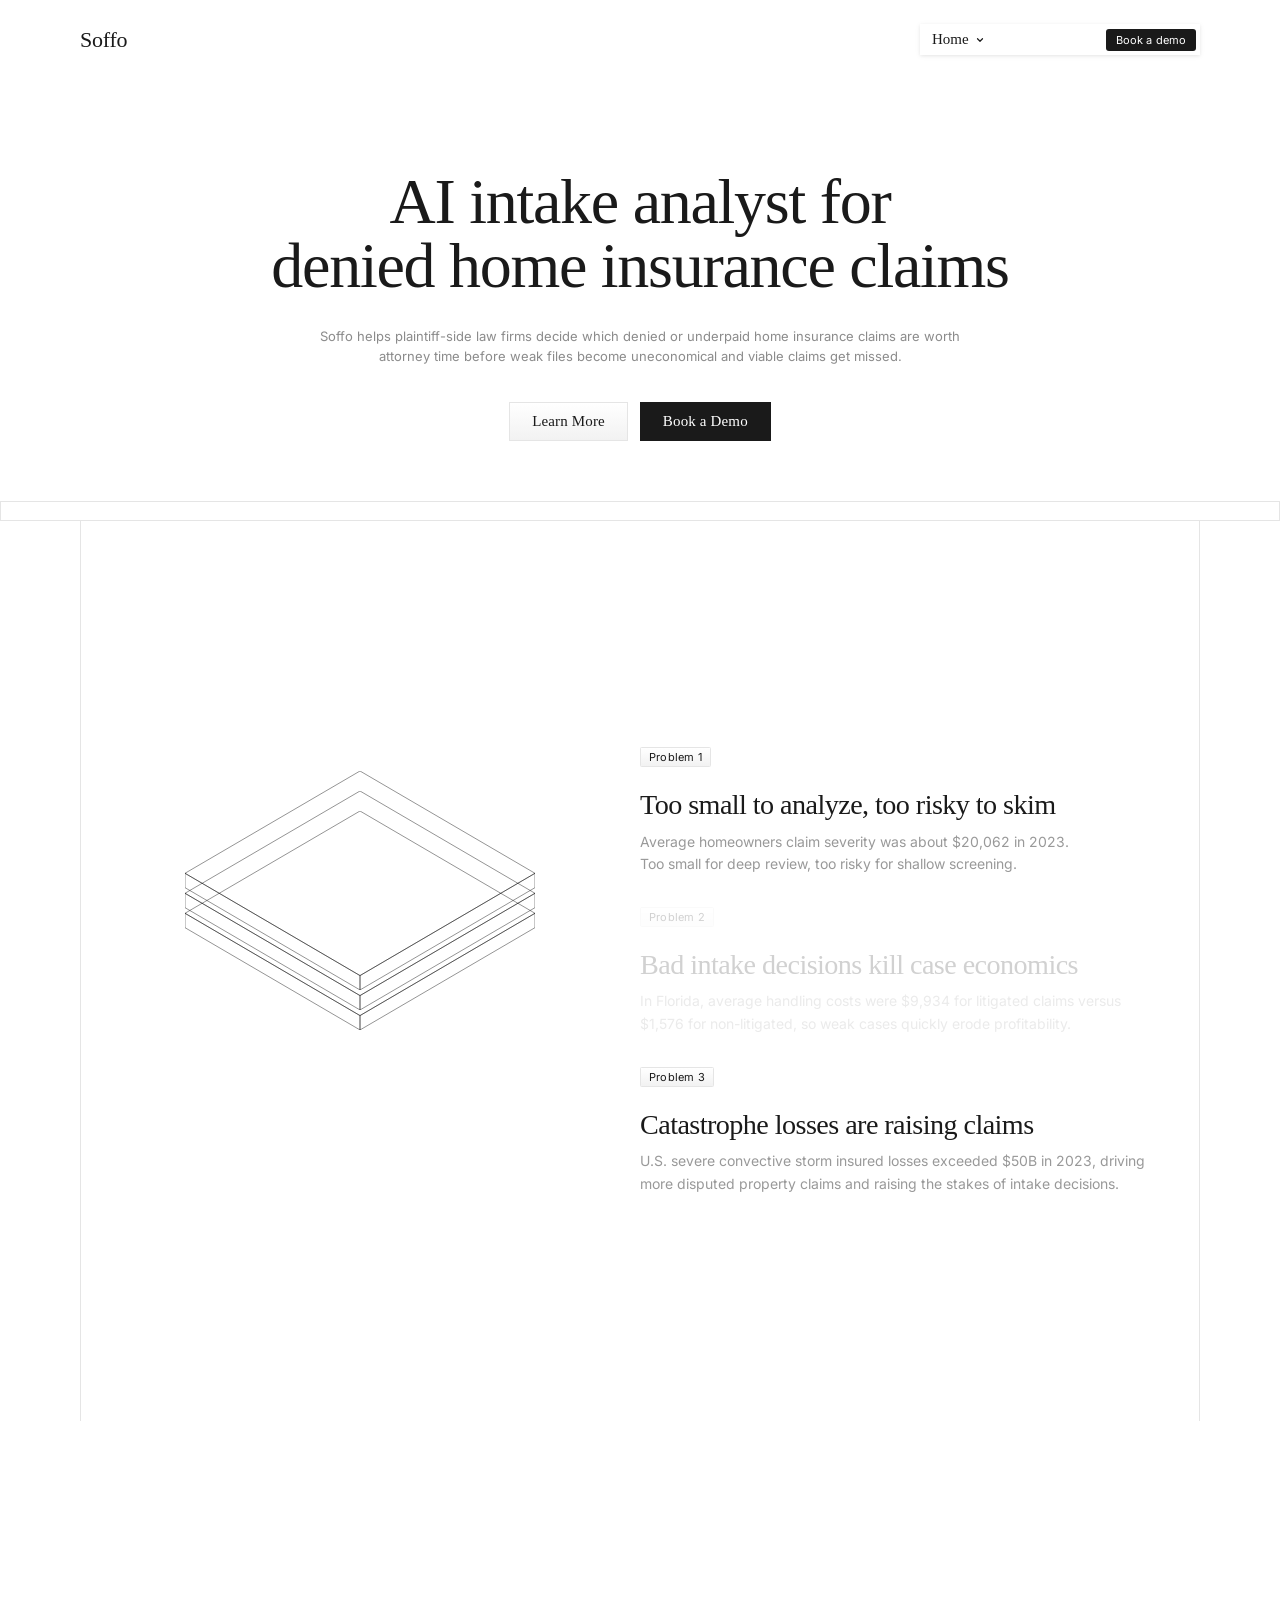
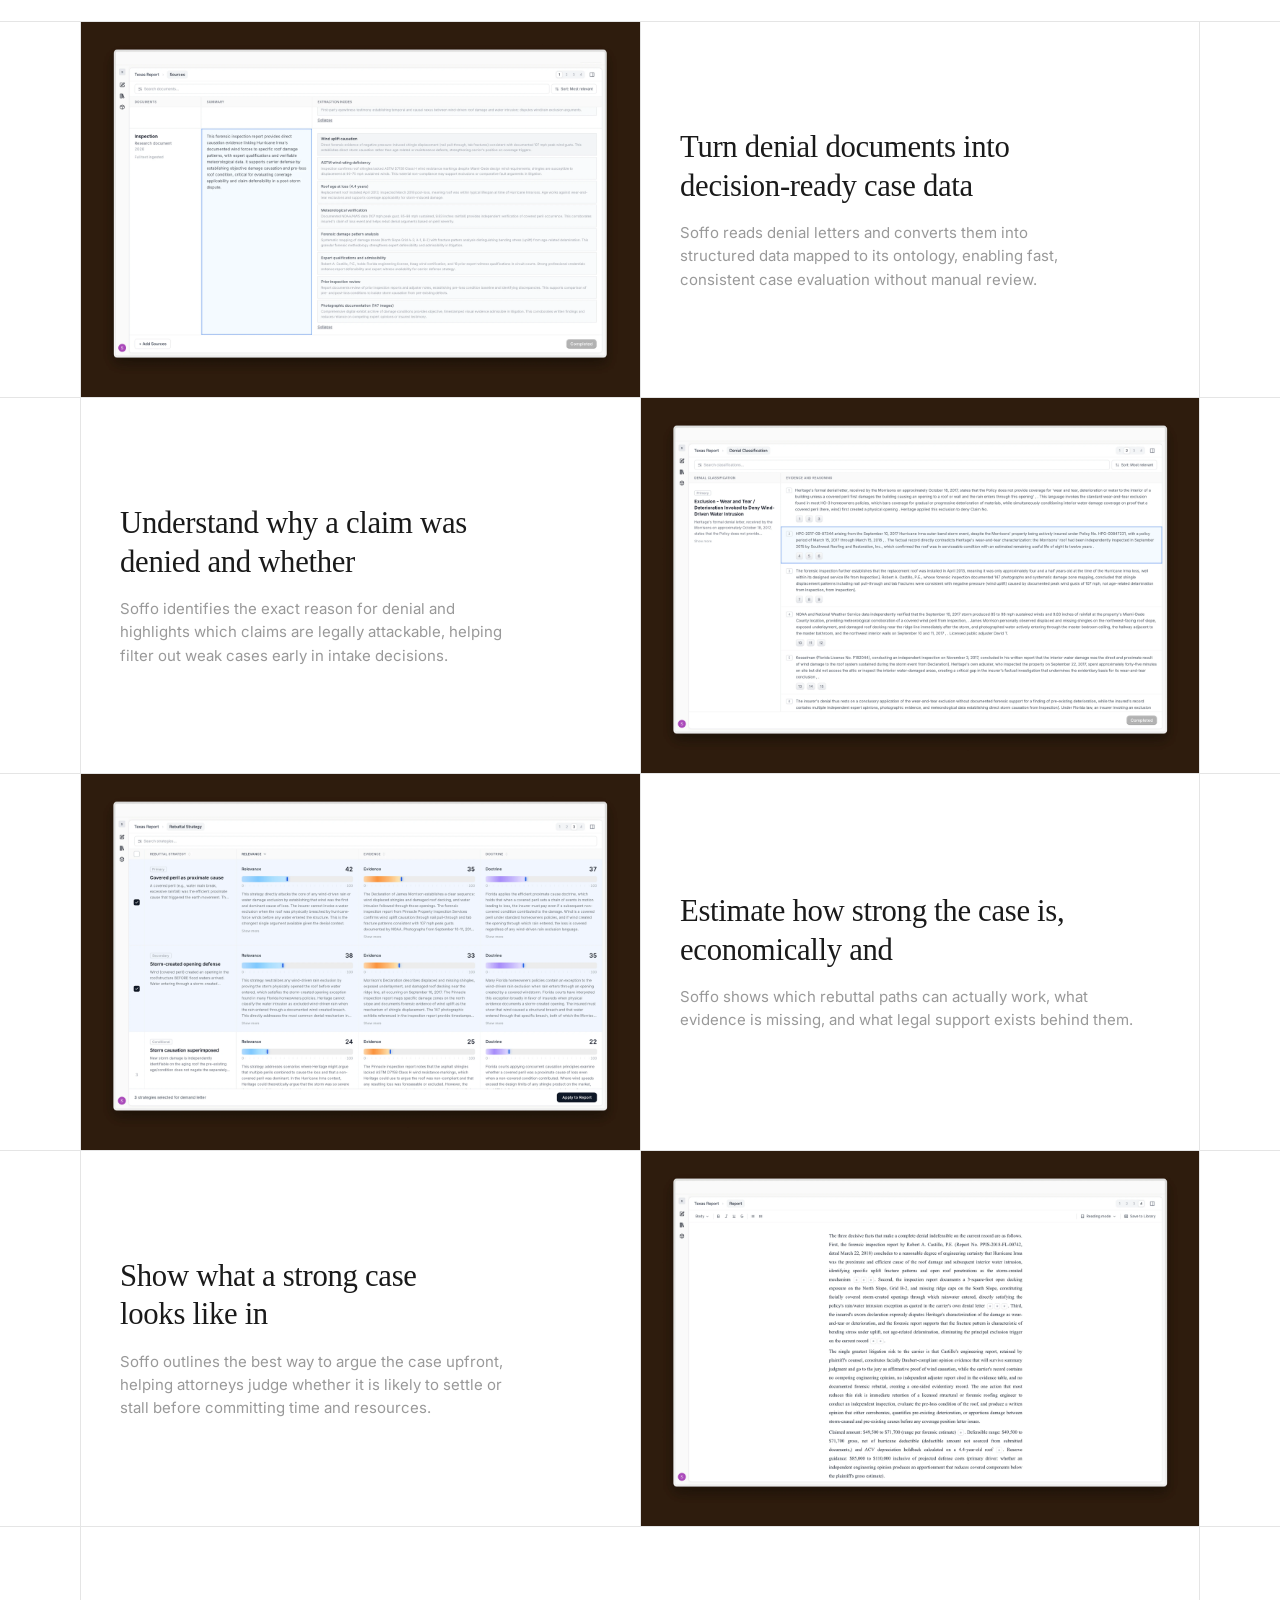
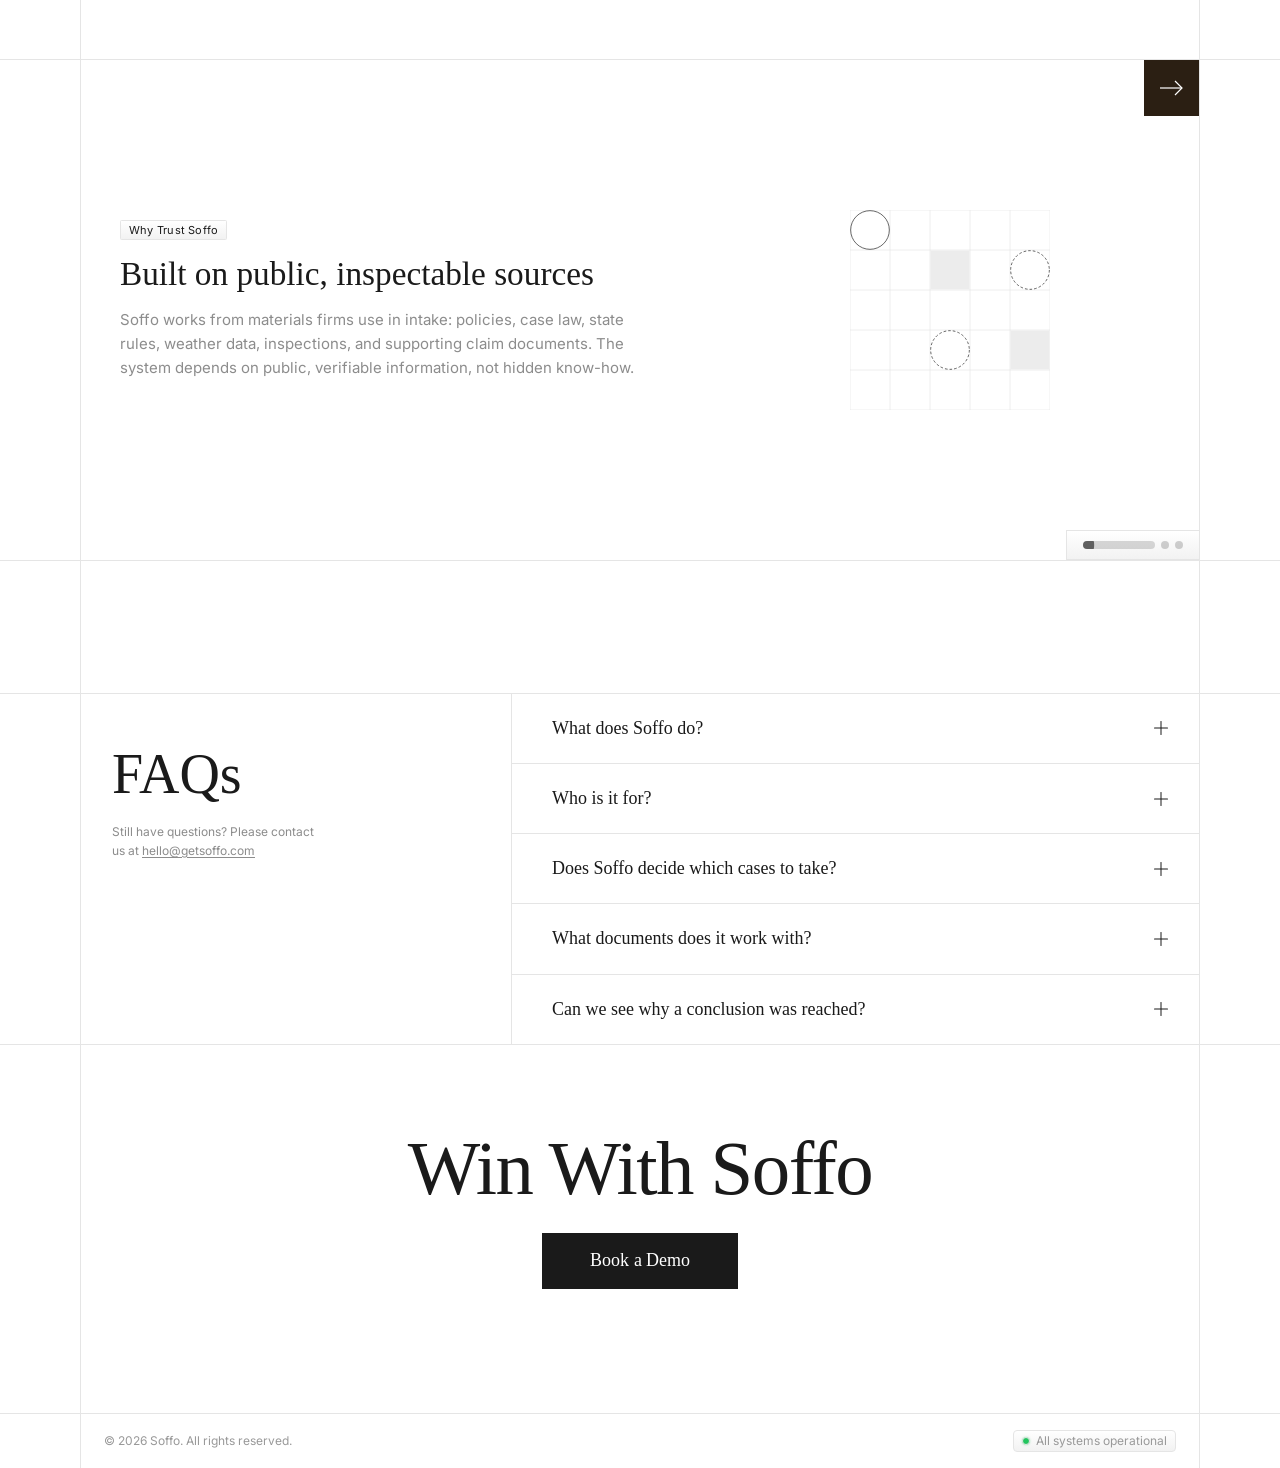
==== commit 89abedf5: "Redesign Why Trust Soffo carousel loader and layout - Replace thin segment bars with expandable pill" ====
--- a/index.html
+++ b/index.html
@@ -153,12 +153,6 @@
           </svg>
         </button>
         <div class="carousel-inner">
-          <div class="carousel-progress" id="carouselProgress">
-            <button class="carousel-seg" data-index="0" aria-label="Slide 1"><span class="carousel-seg-fill"></span></button>
-            <button class="carousel-seg" data-index="1" aria-label="Slide 2"><span class="carousel-seg-fill"></span></button>
-            <button class="carousel-seg" data-index="2" aria-label="Slide 3"><span class="carousel-seg-fill"></span></button>
-          </div>
-          <h2 class="why-trust-heading typewriter">Why Trust Soffo</h2>
           <div class="carousel-grid" id="carouselGrid">
           <svg viewBox="0 0 300 300" fill="none" xmlns="http://www.w3.org/2000/svg" width="100%" height="100%">
             <path d="M0,0 L300,0 M0,60 L300,60 M0,120 L300,120 M0,180 L300,180 M0,240 L300,240 M0,300 L300,300 M0,0 L0,300 M60,0 L60,300 M120,0 L120,300 M180,0 L180,300 M240,0 L240,300 M300,0 L300,300" stroke="#e5e5e5" stroke-width="1"/>
@@ -188,7 +182,9 @@
             </g>
           </svg>
         </div>
-        <div class="carousel-track" id="carouselTrack">
+        <div class="carousel-content-group">
+          <span class="step-badge carousel-badge">Why Trust Soffo</span>
+          <div class="carousel-track" id="carouselTrack">
             <div class="carousel-slide active">
               <h2>Built on public, inspectable sources</h2>
               <p>Soffo works from materials firms use in intake: policies, case law, state rules, weather data, inspections, and supporting claim documents. The system depends on public, verifiable information, not hidden know-how.</p>
@@ -203,6 +199,14 @@
             </div>
           </div>
         </div>
+          <div class="carousel-loader-wrap">
+            <div class="carousel-loader" id="carouselProgress">
+              <button class="loader-seg active" data-index="0"><span class="loader-seg-fill"></span></button>
+              <button class="loader-seg" data-index="1"><span class="loader-seg-fill"></span></button>
+              <button class="loader-seg" data-index="2"><span class="loader-seg-fill"></span></button>
+            </div>
+          </div>
+        </div>
       </section>
 
       <div class="section-spacer"></div>
@@ -259,7 +263,7 @@
       </section>
     </div>
 
-  <footer class="footer">
+  <footer class="footer content-border">
     <div class="footer-copy">
       <span>&copy; 2026 Soffo. All rights reserved.</span>
       <a class="footer-status" href="https://status.getsoffo.com" target="_blank" rel="noopener">
@@ -426,15 +430,14 @@
         if (!track || !progressEl) return;
 
         const slides = Array.from(track.querySelectorAll('.carousel-slide'));
-        const segs = Array.from(progressEl.querySelectorAll('.carousel-seg'));
+        const segs = Array.from(progressEl.querySelectorAll('.loader-seg'));
         const gridShapes = Array.from(document.querySelectorAll('.grid-shapes'));
         const DURATION = 5000;
         let current = 0;
-        let timer = null;
         let startTime = null;
         let rafId = null;
 
-        function goTo(idx, restart) {
+        function goTo(idx) {
           const prev = current;
           current = (idx + slides.length) % slides.length;
 
@@ -448,25 +451,19 @@
           });
 
           segs.forEach(function(s, i) {
-            s.classList.remove('active', 'done');
-            var f = s.querySelector('.carousel-seg-fill');
-            if (i < current) {
-              s.classList.add('done');
-              f.style.transform = 'scaleX(1)';
-            } else {
-              f.style.transform = 'scaleX(0)';
-            }
+            s.classList.remove('active');
+            s.querySelector('.loader-seg-fill').style.transform = 'scaleX(0)';
           });
           segs[current].classList.add('active');
 
-          if (restart !== false) startProgress();
+          startProgress();
         }
 
         function startProgress() {
           cancelAnimationFrame(rafId);
-          clearTimeout(timer);
           startTime = performance.now();
-          const fill = segs[current].querySelector('.carousel-seg-fill');
+          const fill = segs[current].querySelector('.loader-seg-fill');
+          fill.style.transform = 'scaleX(0)';
 
           function tick(now) {
             const elapsed = now - startTime;
@@ -492,7 +489,6 @@
         });
 
         // Clean init — start progress only when carousel enters viewport
-        segs[0].classList.add('active');
         const carouselSection = document.getElementById('carousel');
         const carouselObserver = new IntersectionObserver(function(entries) {
           if (entries[0].isIntersecting) {
--- a/css/style.css
+++ b/css/style.css
@@ -694,7 +694,7 @@
   font-weight: 400;
   line-height: 1.0;
   color: var(--text);
-  margin: 81px 0 0;
+  margin: 0;
 }
 
 .carousel {
@@ -738,43 +738,57 @@
 
 .carousel-inner {
   height: 500px;
-  padding: 60px 80px 60px 120px;
+  padding: 60px 80px 0 120px;
   box-sizing: border-box;
   display: flex;
   flex-direction: column;
   justify-content: flex-end;
-  gap: 7px;
-}
-
-.carousel-progress {
-  display: flex;
+  gap: 14px;
+}
+
+.carousel-loader-wrap {
+  display: flex;
+  align-items: center;
+  align-self: flex-end;
+  background: linear-gradient(180deg, #ffffff 0%, #f2f2f2 100%);
+  border: 1px solid #e5e5e5;
+  border-radius: 0;
+  padding: 10px 16px;
+}
+
+.carousel-loader {
+  display: flex;
+  align-items: center;
   gap: 6px;
-  max-width: 420px;
-}
-
-.carousel-seg {
-  flex: 1;
-  height: 2px;
-  background: var(--border);
+}
+
+.loader-seg {
+  height: 8px;
+  width: 8px;
+  background: rgba(0,0,0,0.18);
   border: none;
-  border-radius: 0;
+  border-radius: 100px;
   padding: 0;
   cursor: pointer;
   position: relative;
   overflow: hidden;
-}
-
-.carousel-seg-fill {
+  transition: width 0.4s cubic-bezier(0.4, 0, 0.2, 1),
+              background 0.3s ease;
+  flex-shrink: 0;
+}
+
+.loader-seg.active {
+  width: 72px;
+  background: rgba(0,0,0,0.15);
+}
+
+.loader-seg-fill {
   position: absolute;
   inset: 0;
-  background: var(--text);
+  background: rgba(0,0,0,0.55);
   transform: scaleX(0);
   transform-origin: left;
-  border-radius: 0;
-}
-
-.carousel-seg.done .carousel-seg-fill {
-  transform: scaleX(1);
+  border-radius: 100px;
 }
 
 .carousel-grid {
@@ -816,9 +830,19 @@
   }
 }
 
+.carousel-content-group {
+  flex: 1;
+  display: flex;
+  flex-direction: column;
+  justify-content: center;
+  align-items: flex-start;
+  gap: 16px;
+}
+
 .carousel-track {
   position: relative;
-  flex: 1;
+  width: 100%;
+  height: 160px;
 }
 
 .carousel-slide {
@@ -826,10 +850,16 @@
   inset: 0;
   display: flex;
   flex-direction: column;
-  justify-content: flex-end;
+  justify-content: flex-start;
+  align-items: flex-start;
   gap: 16px;
   opacity: 0;
   pointer-events: none;
+}
+
+.carousel-badge {
+  margin-bottom: 0;
+  animation: none !important;
 }
 
 .carousel-slide.active {
@@ -1114,6 +1144,7 @@
 .footer {
   padding: 0 80px 0;
   text-align: center;
+  border-top: none;
 }
 
 .footer-ascii {
@@ -1258,7 +1289,7 @@
   }
 
   .carousel-inner {
-    padding: 48px 48px 48px 80px;
+    padding: 48px 48px 0 80px;
   }
 
   .faq-label {
@@ -1338,7 +1369,7 @@
   }
 
   .carousel-inner {
-    padding: 40px 24px 40px 40px;
+    padding: 40px 24px 0 40px;
     height: 440px;
   }
 
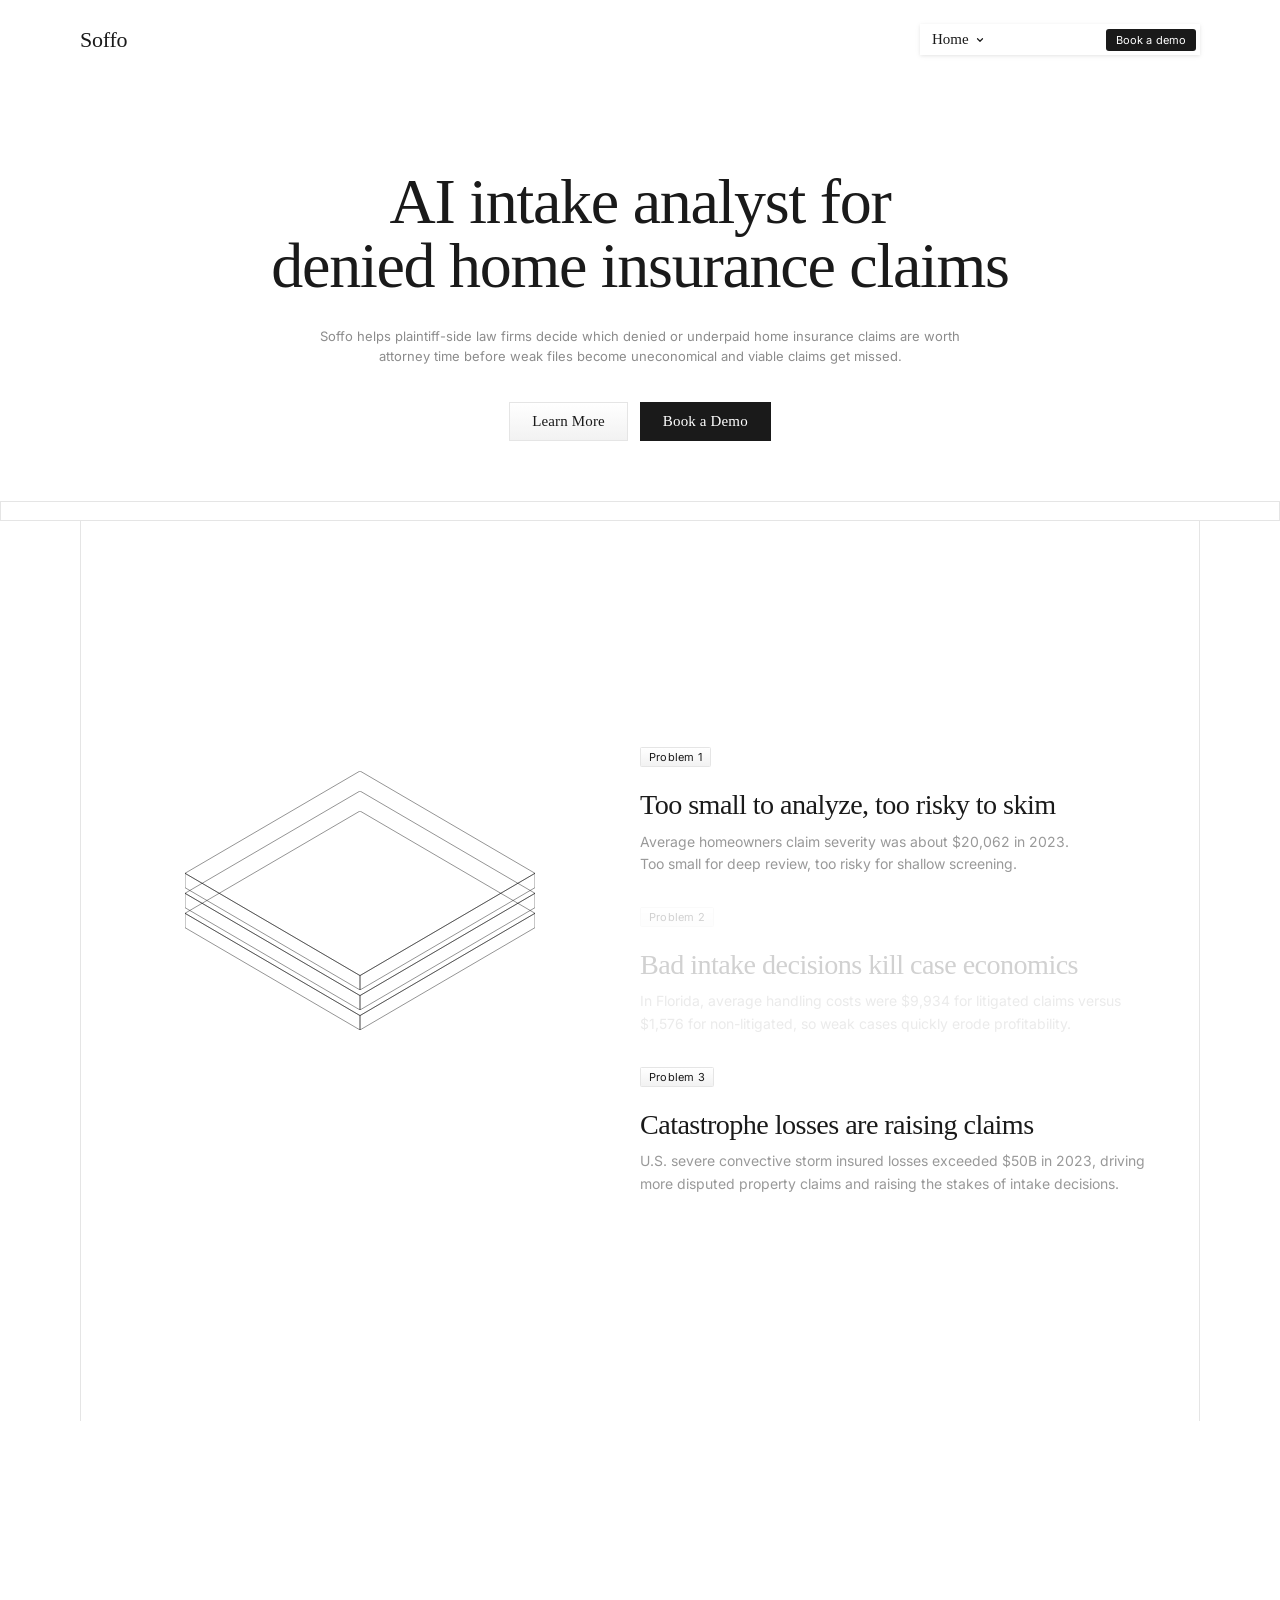
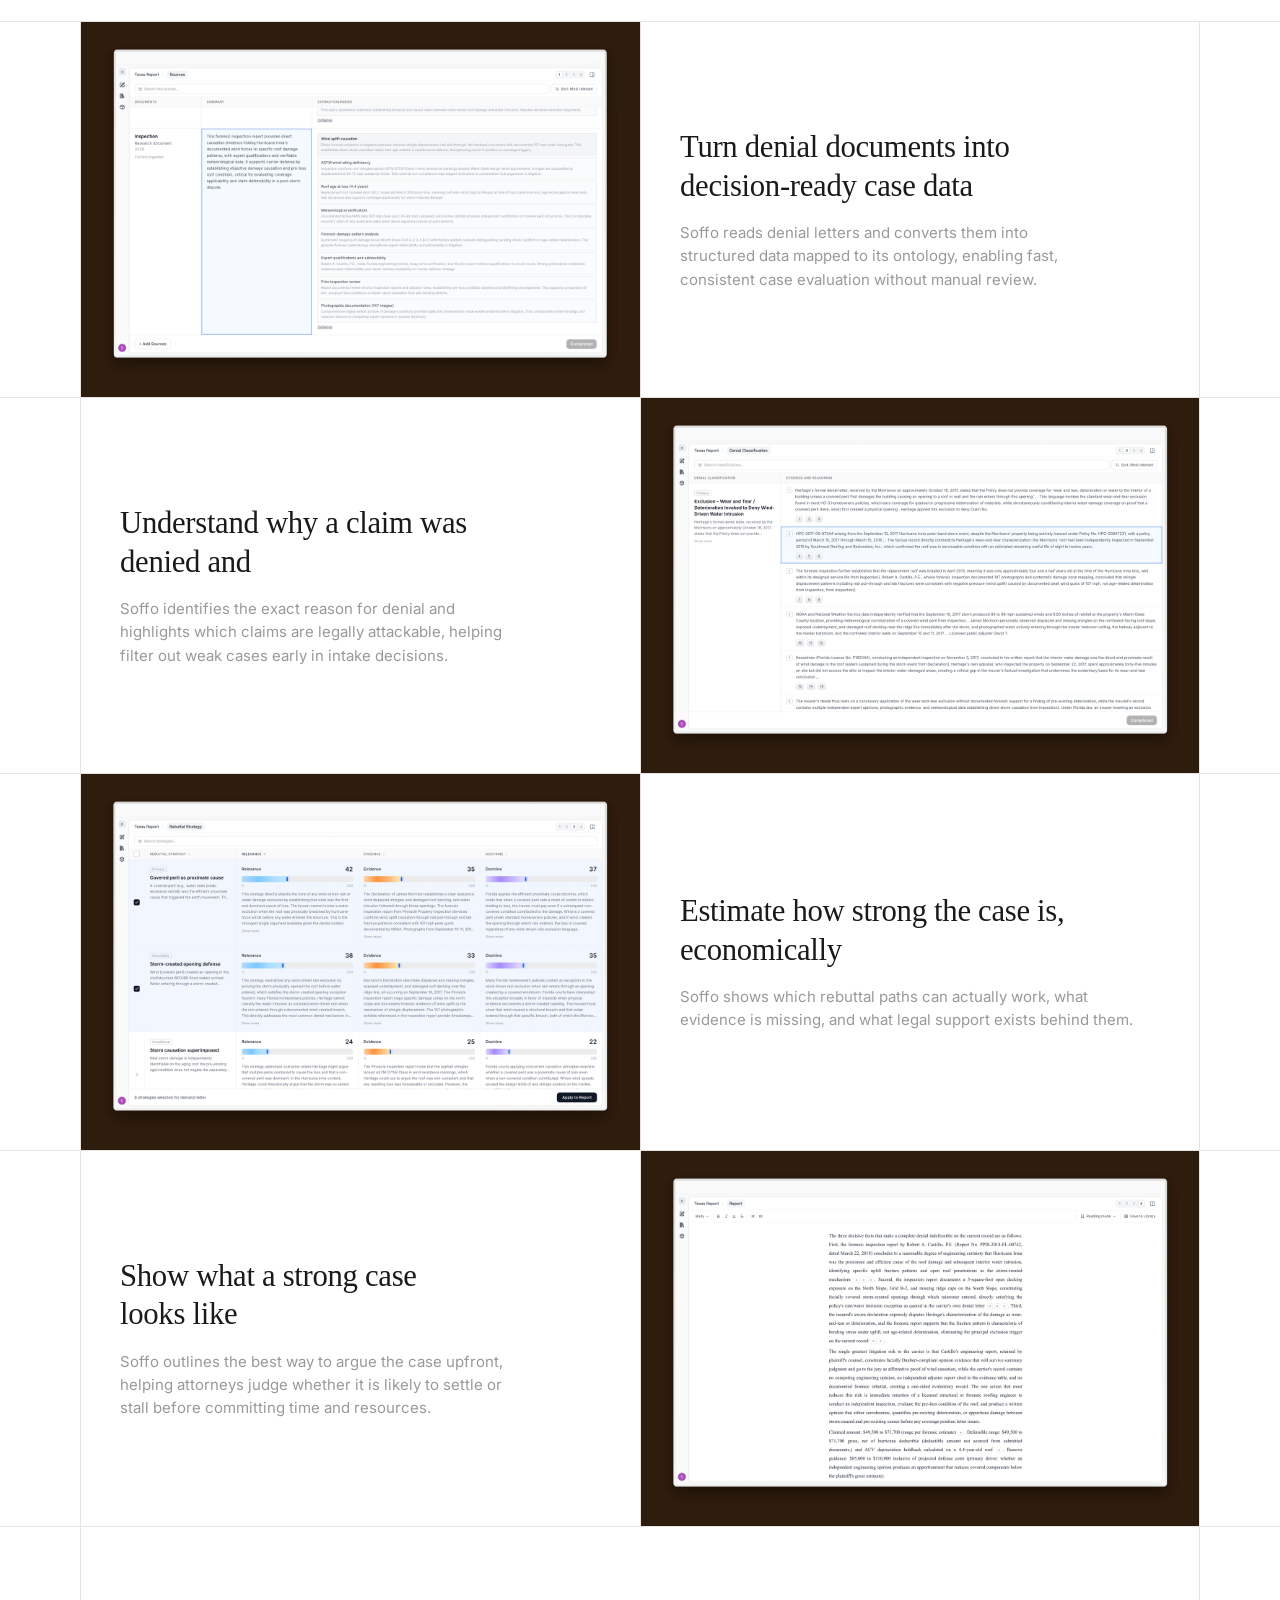
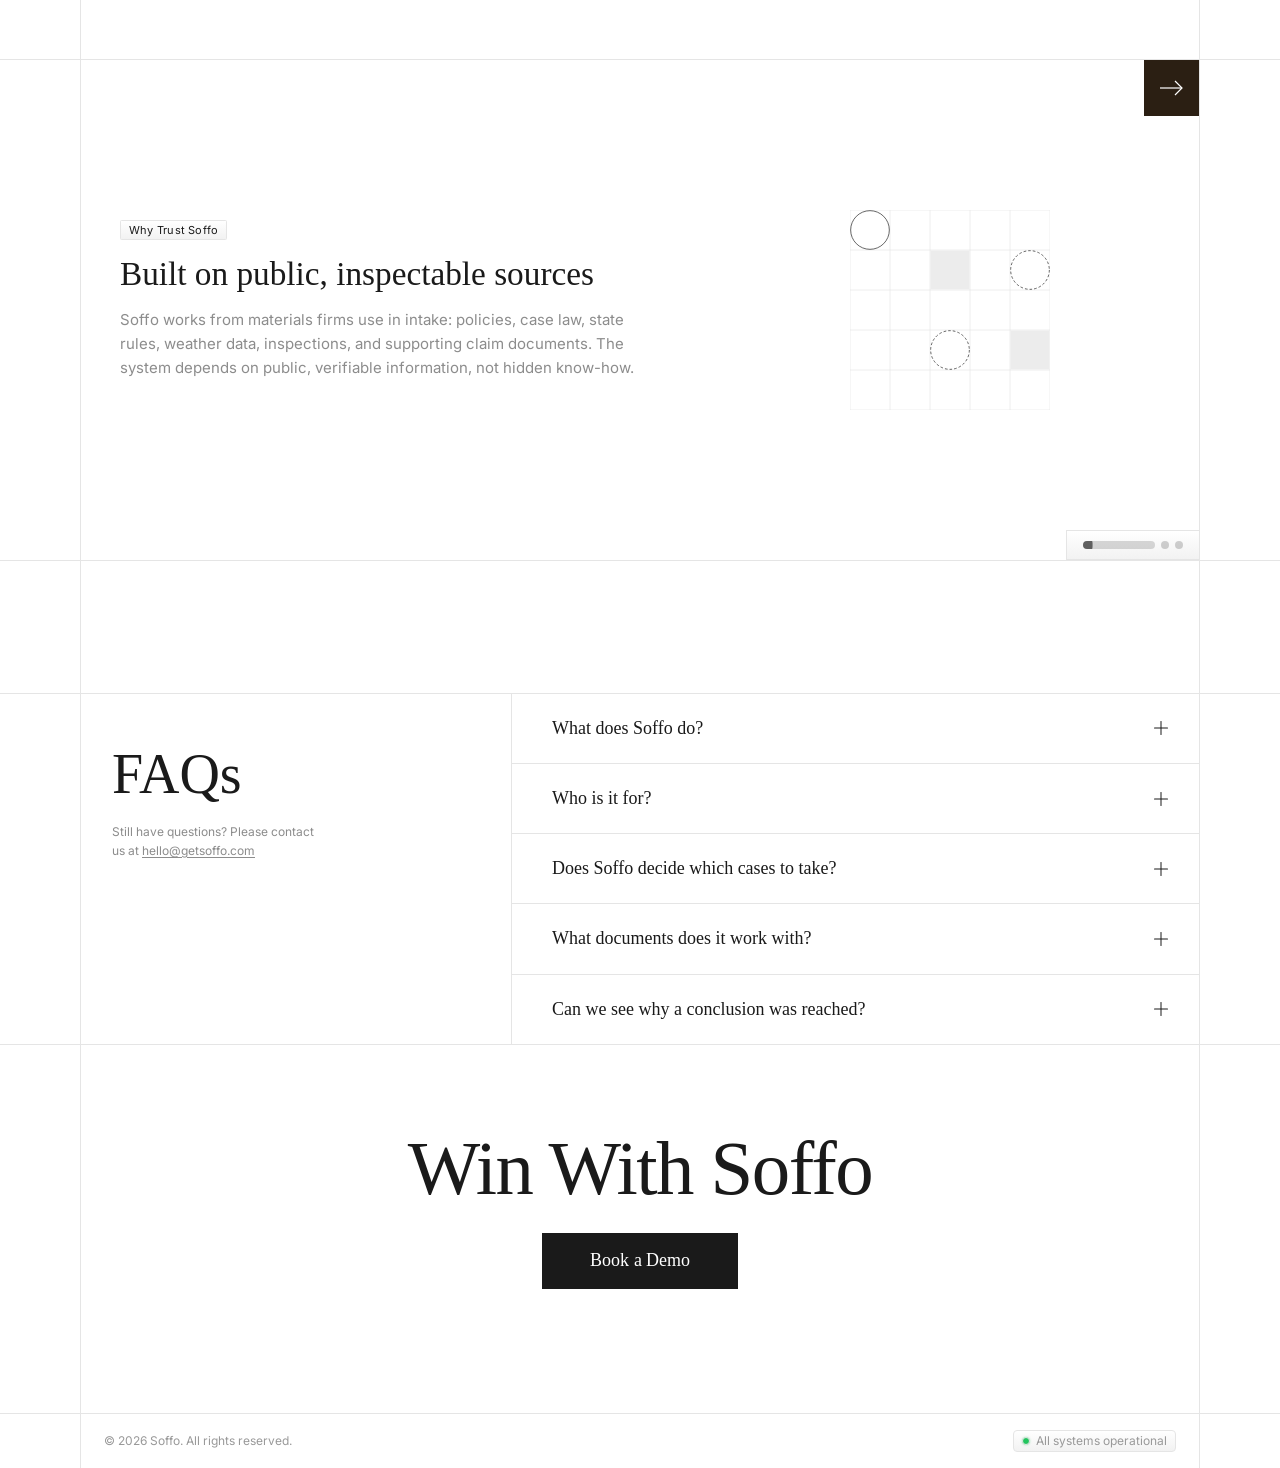
==== commit 5e3e5042: "Add image expand lightbox to product feature section - Hover on any of 4 product images reveals liqu" ====
--- a/index.html
+++ b/index.html
@@ -101,6 +101,7 @@
         <section class="feature">
           <div class="feature-image">
             <img src="assets/images/image1.webp" alt="Classify denials from the source document" loading="eager" fetchpriority="high" decoding="async" width="6212" height="4020" />
+            <button class="feature-expand" aria-label="Expand image">Expand</button>
           </div>
           <div class="feature-text">
             <h2 class="typewriter">Turn denial documents into<br>decision-ready case data</h2>
@@ -116,6 +117,7 @@
           </div>
           <div class="feature-image">
             <img src="assets/images/image2.webp" alt="Review denial classifications" loading="lazy" decoding="async" width="6212" height="4020" />
+            <button class="feature-expand" aria-label="Expand image">Expand</button>
           </div>
         </section>
 
@@ -123,6 +125,7 @@
         <section class="feature">
           <div class="feature-image">
             <img src="assets/images/image3.webp" alt="Draft demand letters" loading="lazy" decoding="async" width="6212" height="4020" />
+            <button class="feature-expand" aria-label="Expand image">Expand</button>
           </div>
           <div class="feature-text">
             <h2 class="typewriter">Estimate how strong the case is,<br>economically and strategically.</h2>
@@ -138,6 +141,7 @@
           </div>
           <div class="feature-image">
             <img src="assets/images/newlight.webp" alt="Generate structured reports" loading="lazy" decoding="async" width="6212" height="4020" />
+            <button class="feature-expand" aria-label="Expand image">Expand</button>
           </div>
         </section>
       </div>
@@ -263,6 +267,14 @@
       </section>
     </div>
 
+  <div class="lightbox" id="lightbox" aria-hidden="true">
+    <div class="lightbox-backdrop"></div>
+    <div class="lightbox-content">
+      <img class="lightbox-img" id="lightboxImg" src="" alt="" />
+      <button class="lightbox-close" id="lightboxClose" aria-label="Close">✕</button>
+    </div>
+  </div>
+
   <footer class="footer content-border">
     <div class="footer-copy">
       <span>&copy; 2026 Soffo. All rights reserved.</span>
@@ -623,6 +635,40 @@
       }
     })();
 
+    // Lightbox
+    (function() {
+      const lightbox = document.getElementById('lightbox');
+      const lightboxImg = document.getElementById('lightboxImg');
+      const lightboxClose = document.getElementById('lightboxClose');
+
+      function openLightbox(src, alt) {
+        lightboxImg.src = src;
+        lightboxImg.alt = alt;
+        lightbox.classList.add('open');
+        lightbox.setAttribute('aria-hidden', 'false');
+        document.body.style.overflow = 'hidden';
+      }
+
+      function closeLightbox() {
+        lightbox.classList.remove('open');
+        lightbox.setAttribute('aria-hidden', 'true');
+        document.body.style.overflow = '';
+      }
+
+      document.querySelectorAll('.feature-expand').forEach(btn => {
+        btn.addEventListener('click', () => {
+          const img = btn.closest('.feature-image').querySelector('img');
+          openLightbox(img.src, img.alt);
+        });
+      });
+
+      lightboxClose.addEventListener('click', closeLightbox);
+      lightbox.querySelector('.lightbox-backdrop').addEventListener('click', closeLightbox);
+
+      document.addEventListener('keydown', e => {
+        if (e.key === 'Escape') closeLightbox();
+      });
+    })();
 
   </script>
 </body>
--- a/css/style.css
+++ b/css/style.css
@@ -578,6 +578,108 @@
   align-items: center;
   padding: 0;
   overflow: hidden;
+  position: relative;
+}
+
+.feature-expand {
+  position: absolute;
+  top: 14px;
+  right: 14px;
+  padding: 6px 12px;
+  font-family: "Inter", "Helvetica Neue", Helvetica, Arial, sans-serif;
+  font-size: 11px;
+  font-weight: 400;
+  letter-spacing: 0.04em;
+  color: rgba(255,255,255,0.9);
+  background: rgba(255,255,255,0.12);
+  backdrop-filter: blur(12px) saturate(1.4);
+  -webkit-backdrop-filter: blur(12px) saturate(1.4);
+  border: 1px solid rgba(255,255,255,0.25);
+  border-radius: 0;
+  cursor: pointer;
+  opacity: 0;
+  transform: translateY(-4px);
+  transition: opacity 0.2s ease, transform 0.2s ease;
+  pointer-events: none;
+}
+
+.feature-image:hover .feature-expand {
+  opacity: 1;
+  transform: translateY(0);
+  pointer-events: auto;
+}
+
+/* Lightbox */
+.lightbox {
+  position: fixed;
+  inset: 0;
+  z-index: 1000;
+  display: flex;
+  align-items: center;
+  justify-content: center;
+  pointer-events: none;
+  opacity: 0;
+  transition: opacity 0.35s cubic-bezier(0.16, 1, 0.3, 1);
+}
+
+.lightbox.open {
+  opacity: 1;
+  pointer-events: auto;
+}
+
+.lightbox-backdrop {
+  position: absolute;
+  inset: 0;
+  background: rgba(10,10,10,0.6);
+  backdrop-filter: blur(20px);
+  -webkit-backdrop-filter: blur(20px);
+}
+
+.lightbox-content {
+  position: relative;
+  max-width: 90vw;
+  max-height: 88vh;
+  transform: scale(0.92) translateY(16px);
+  transition: transform 0.4s cubic-bezier(0.16, 1, 0.3, 1);
+}
+
+.lightbox.open .lightbox-content {
+  transform: scale(1) translateY(0);
+}
+
+.lightbox-img {
+  display: block;
+  max-width: 90vw;
+  max-height: 88vh;
+  width: auto;
+  height: auto;
+  object-fit: contain;
+  box-shadow: 0 32px 80px rgba(0,0,0,0.4);
+}
+
+.lightbox-close {
+  position: absolute;
+  top: -16px;
+  right: -16px;
+  width: 36px;
+  height: 36px;
+  border-radius: 50%;
+  border: 1px solid rgba(255,255,255,0.2);
+  background: rgba(255,255,255,0.12);
+  backdrop-filter: blur(12px);
+  -webkit-backdrop-filter: blur(12px);
+  color: rgba(255,255,255,0.9);
+  font-size: 14px;
+  cursor: pointer;
+  display: flex;
+  align-items: center;
+  justify-content: center;
+  transition: background 0.15s ease, transform 0.15s ease;
+}
+
+.lightbox-close:hover {
+  background: rgba(255,255,255,0.22);
+  transform: scale(1.1);
 }
 
 .feature-reverse .feature-text {
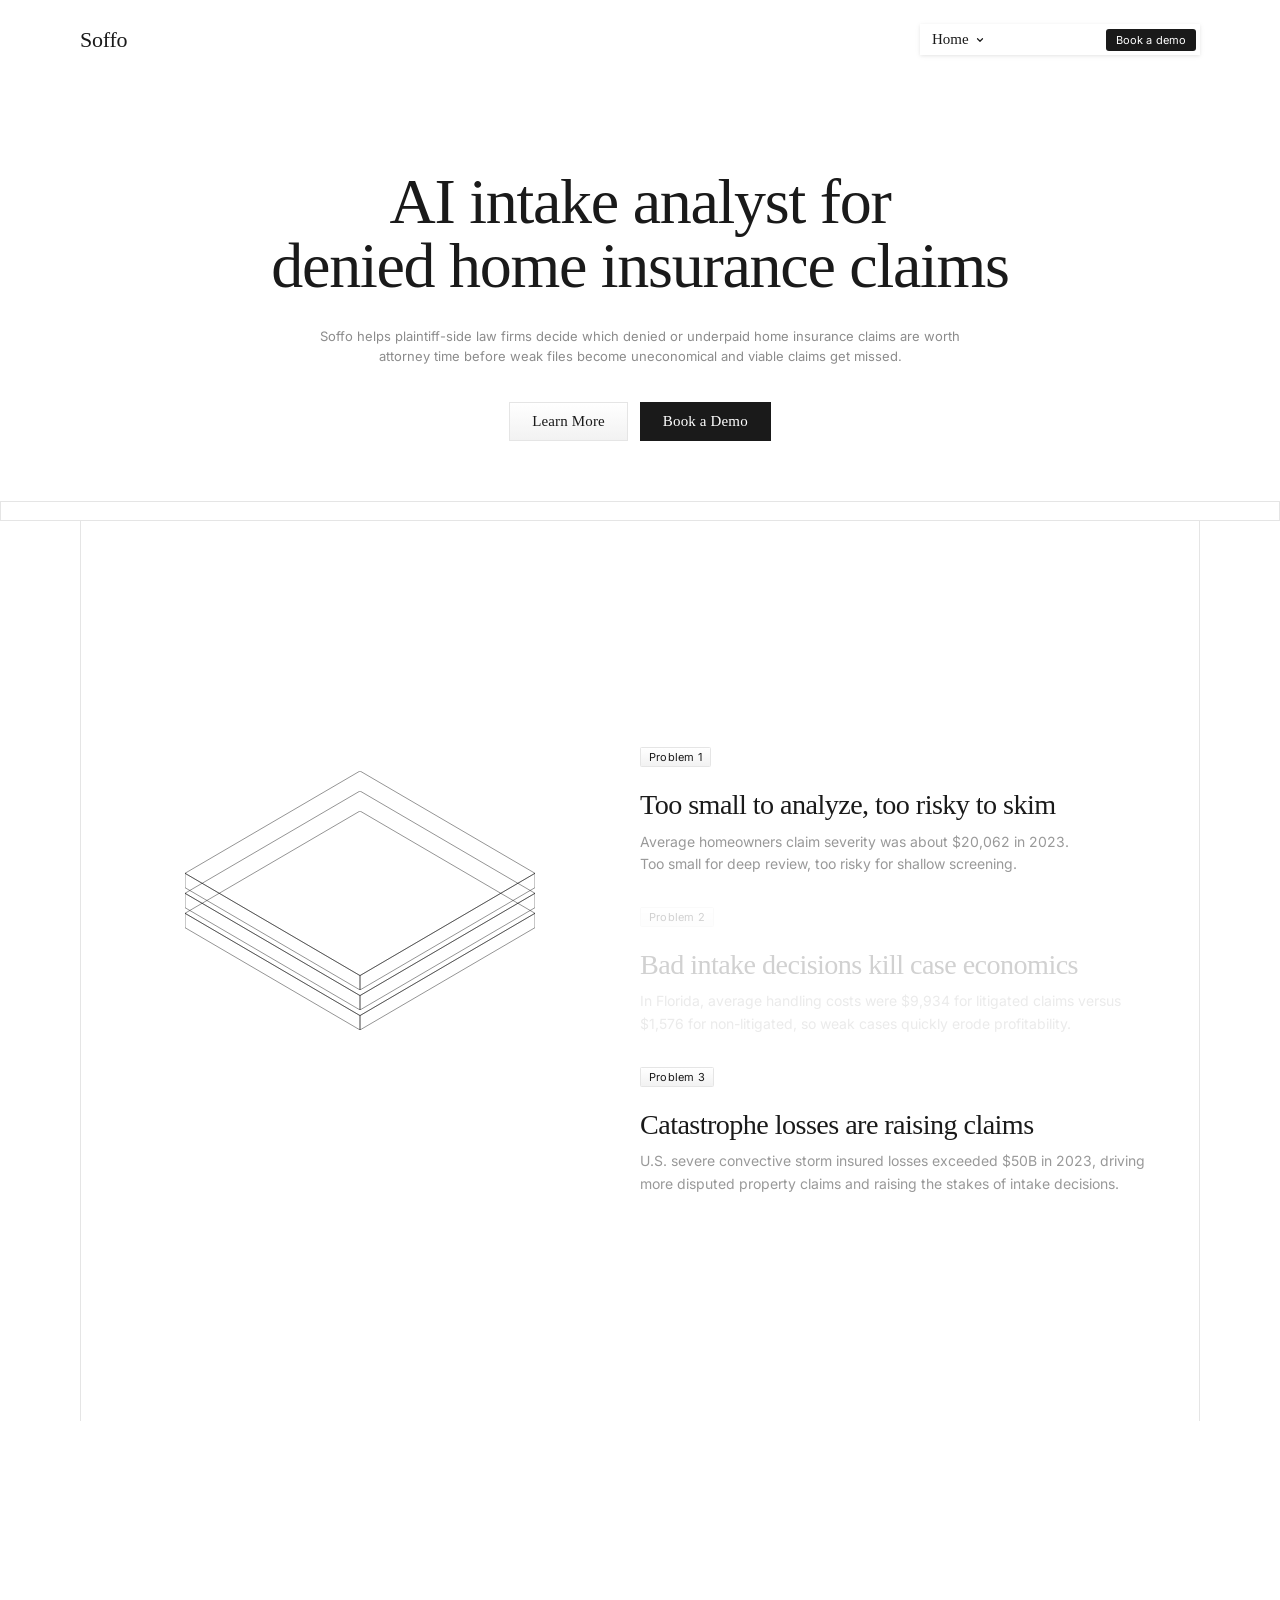
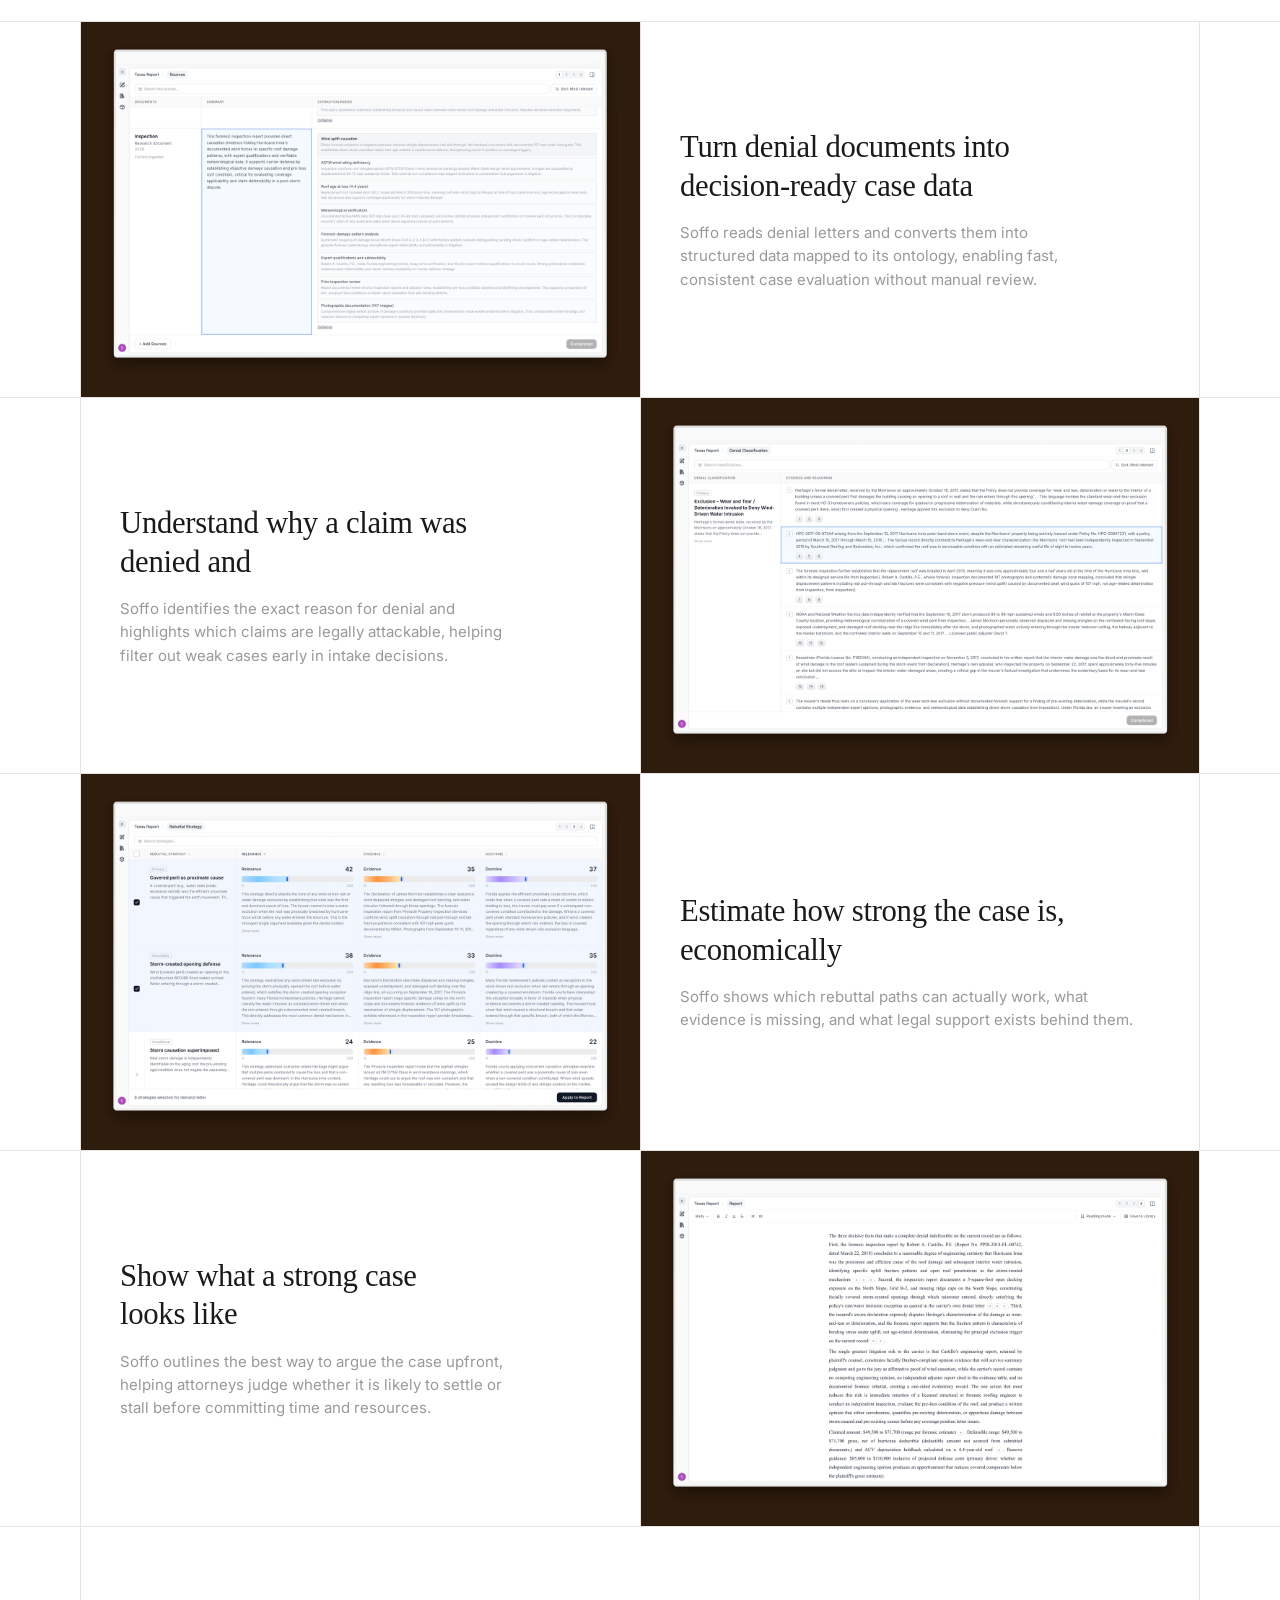
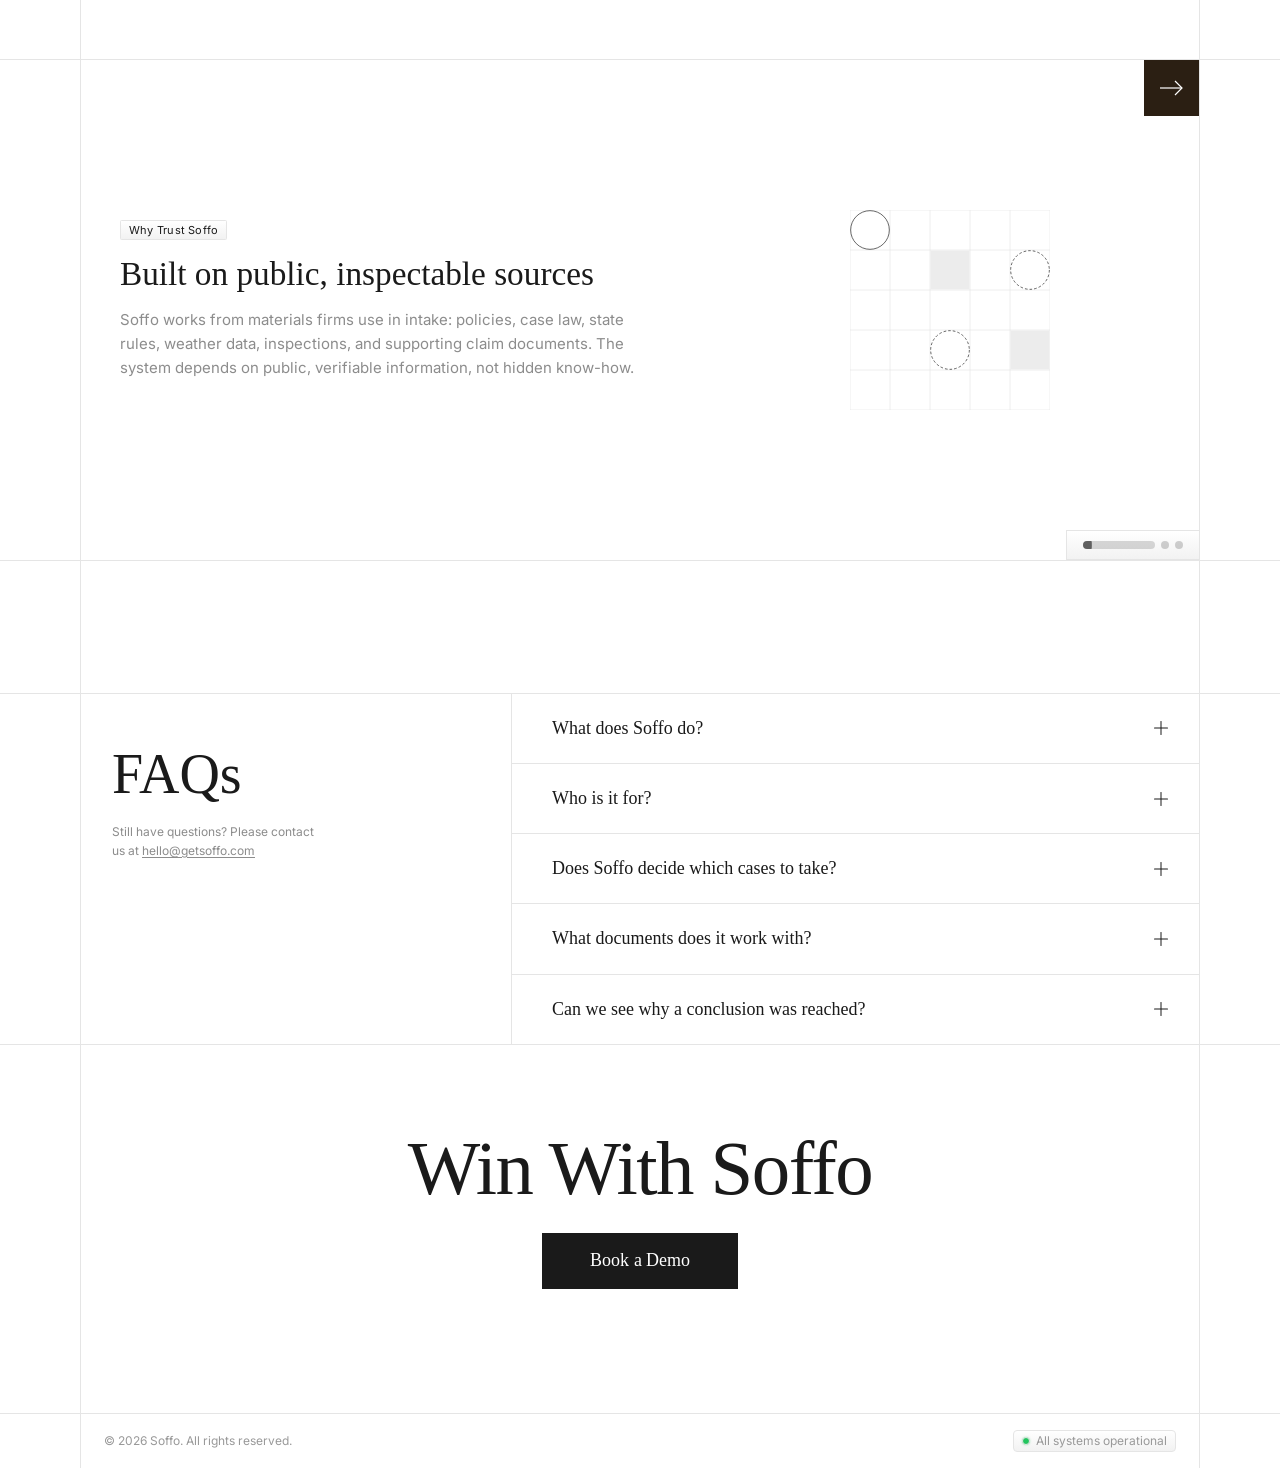
==== commit 67d13c74: "Replace lightbox circle X with matching glass Close button Co-Authored-By: Claude Sonnet 4.6 <norepl" ====
--- a/index.html
+++ b/index.html
@@ -271,7 +271,7 @@
     <div class="lightbox-backdrop"></div>
     <div class="lightbox-content">
       <img class="lightbox-img" id="lightboxImg" src="" alt="" />
-      <button class="lightbox-close" id="lightboxClose" aria-label="Close">✕</button>
+      <button class="lightbox-close" id="lightboxClose" aria-label="Close">Close</button>
     </div>
   </div>
 
--- a/css/style.css
+++ b/css/style.css
@@ -659,27 +659,25 @@
 
 .lightbox-close {
   position: absolute;
-  top: -16px;
-  right: -16px;
-  width: 36px;
-  height: 36px;
-  border-radius: 50%;
-  border: 1px solid rgba(255,255,255,0.2);
+  top: 14px;
+  right: 14px;
+  padding: 6px 12px;
+  font-family: "Inter", "Helvetica Neue", Helvetica, Arial, sans-serif;
+  font-size: 11px;
+  font-weight: 400;
+  letter-spacing: 0.04em;
+  color: rgba(255,255,255,0.9);
   background: rgba(255,255,255,0.12);
-  backdrop-filter: blur(12px);
-  -webkit-backdrop-filter: blur(12px);
-  color: rgba(255,255,255,0.9);
-  font-size: 14px;
+  backdrop-filter: blur(12px) saturate(1.4);
+  -webkit-backdrop-filter: blur(12px) saturate(1.4);
+  border: 1px solid rgba(255,255,255,0.25);
+  border-radius: 0;
   cursor: pointer;
-  display: flex;
-  align-items: center;
-  justify-content: center;
-  transition: background 0.15s ease, transform 0.15s ease;
+  transition: background 0.15s ease;
 }
 
 .lightbox-close:hover {
   background: rgba(255,255,255,0.22);
-  transform: scale(1.1);
 }
 
 .feature-reverse .feature-text {
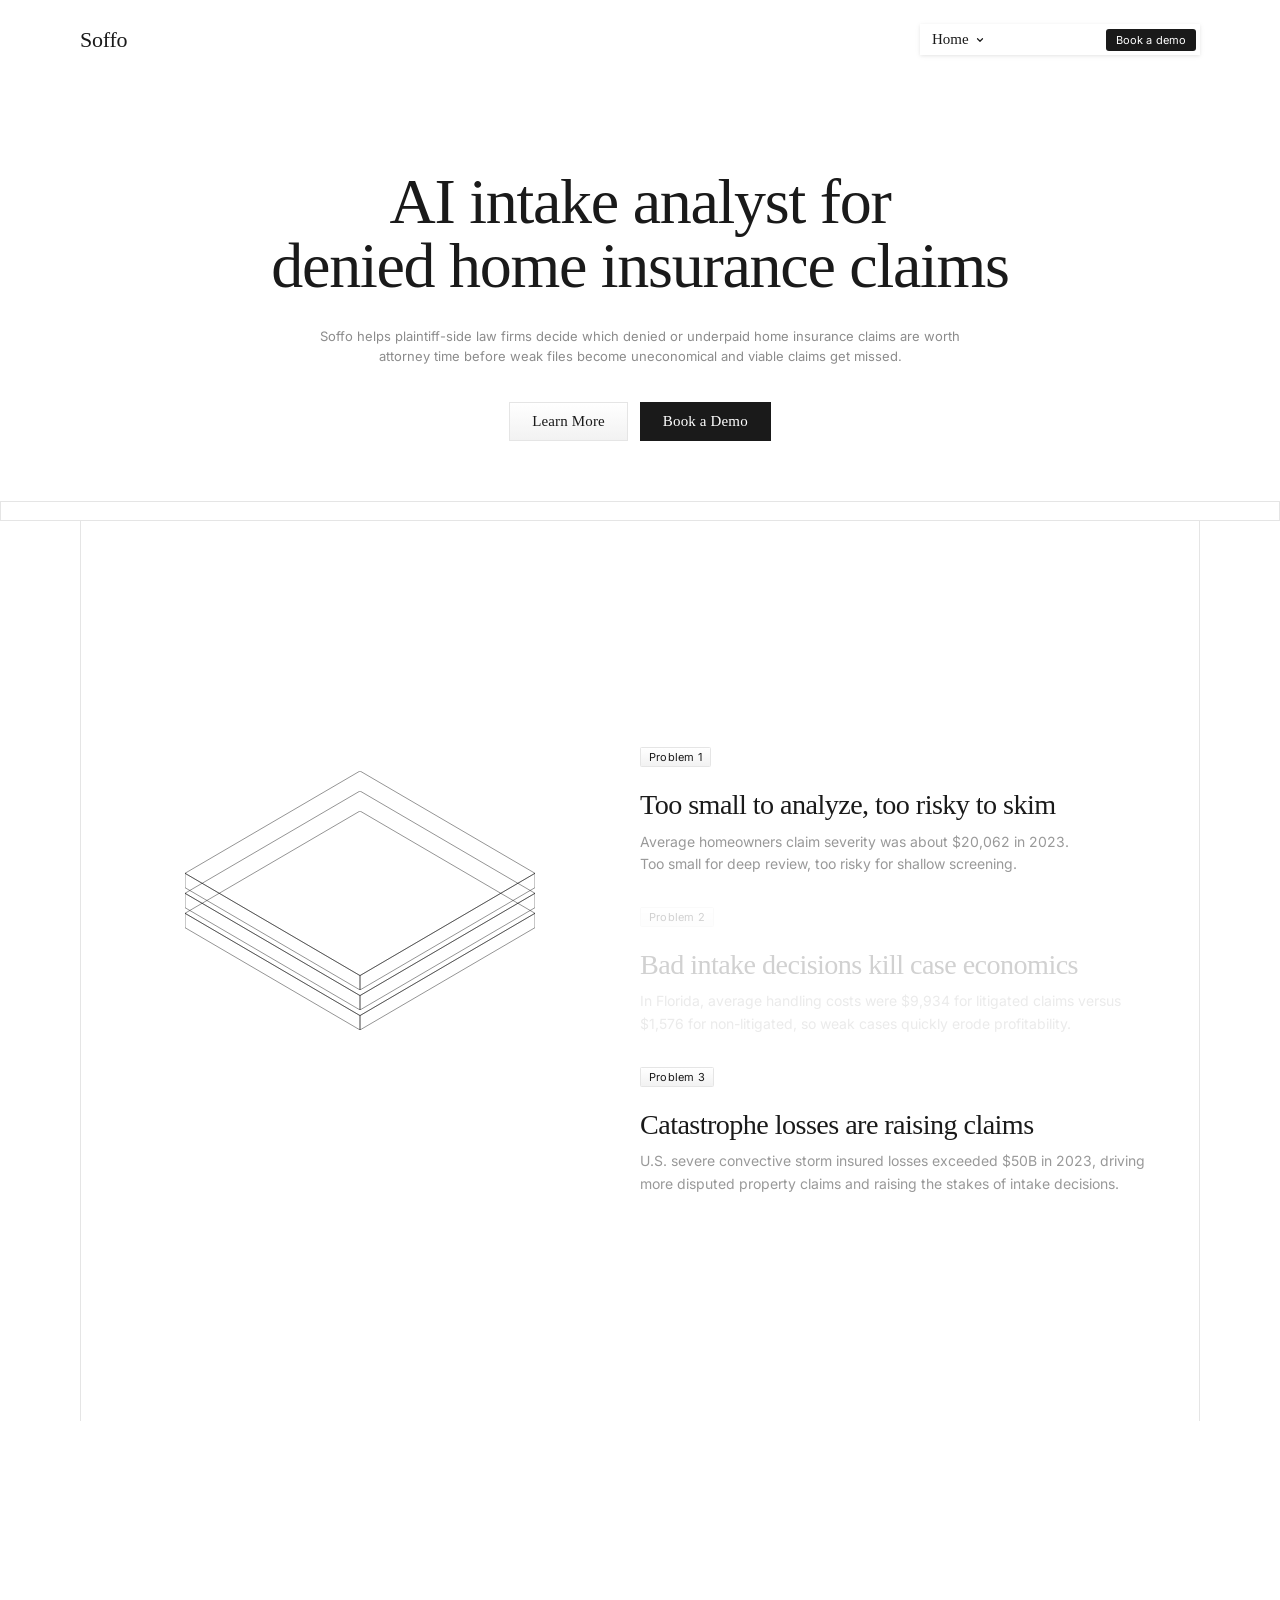
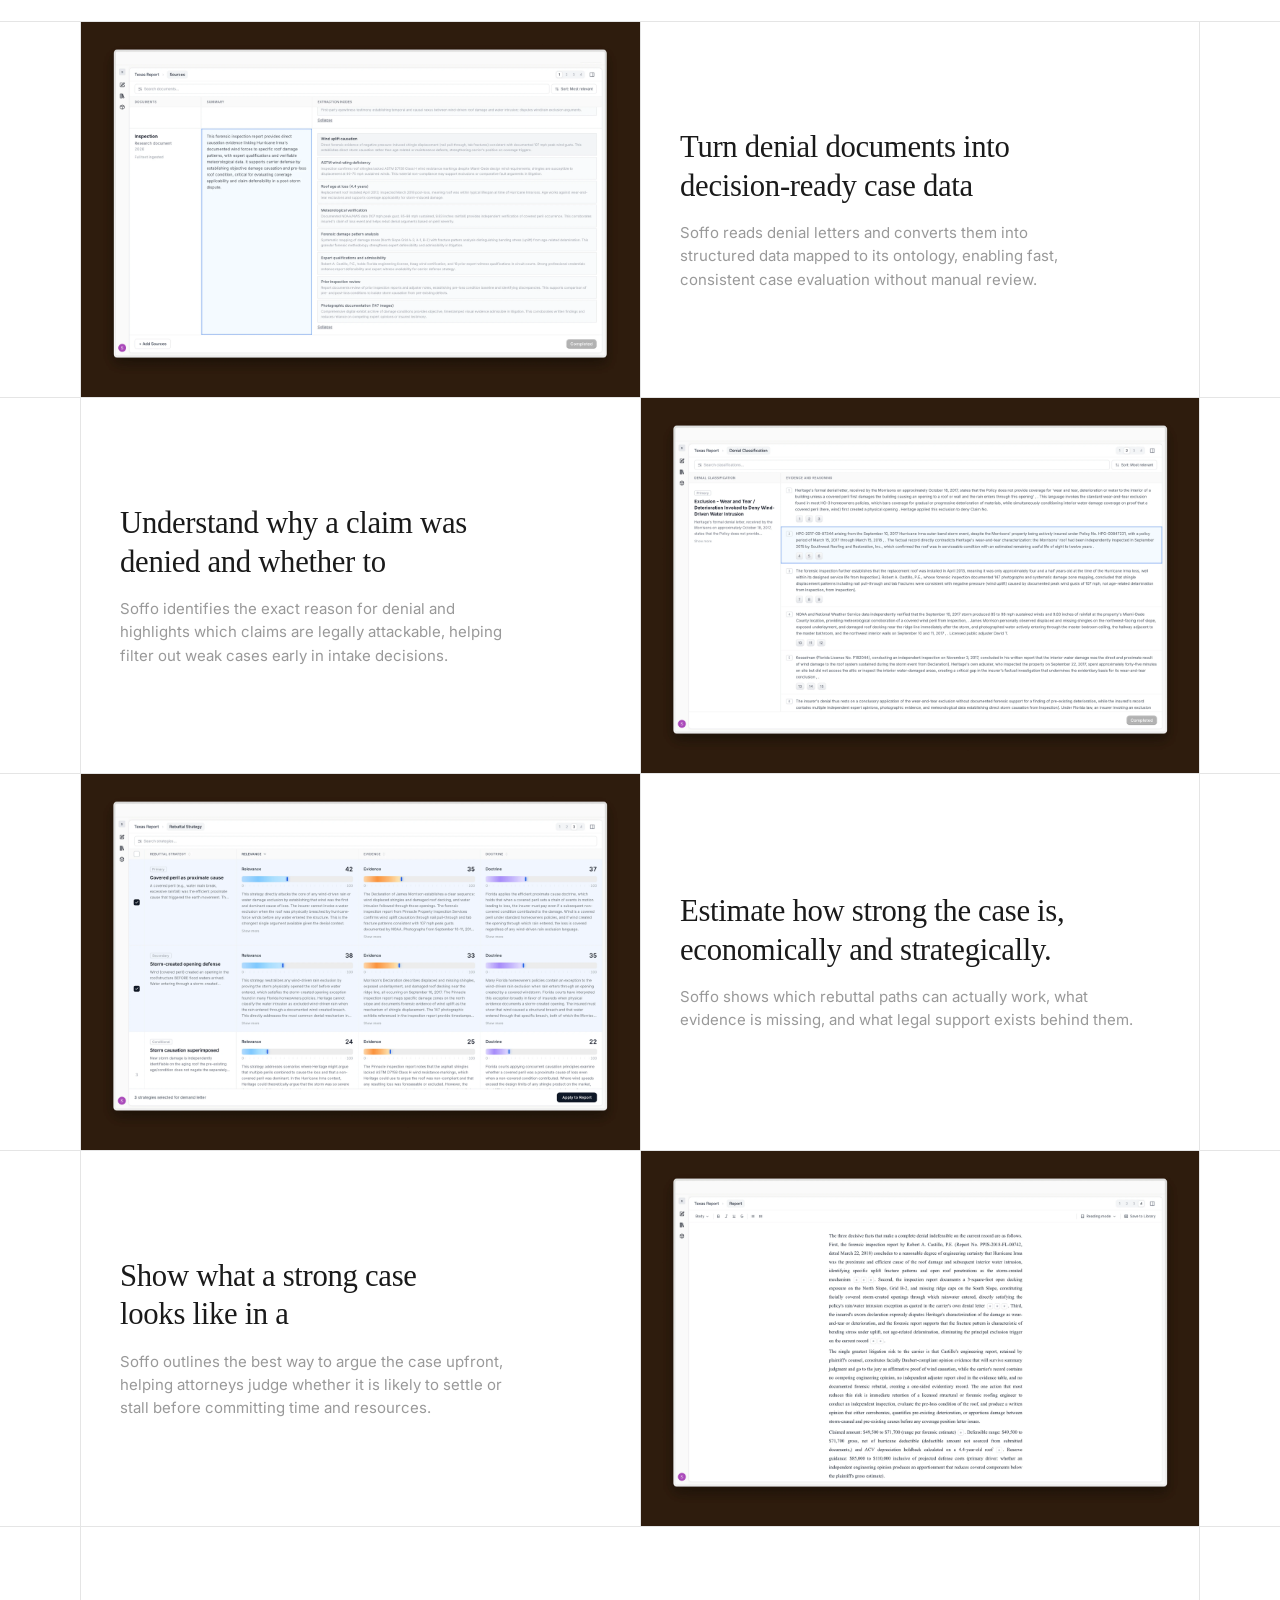
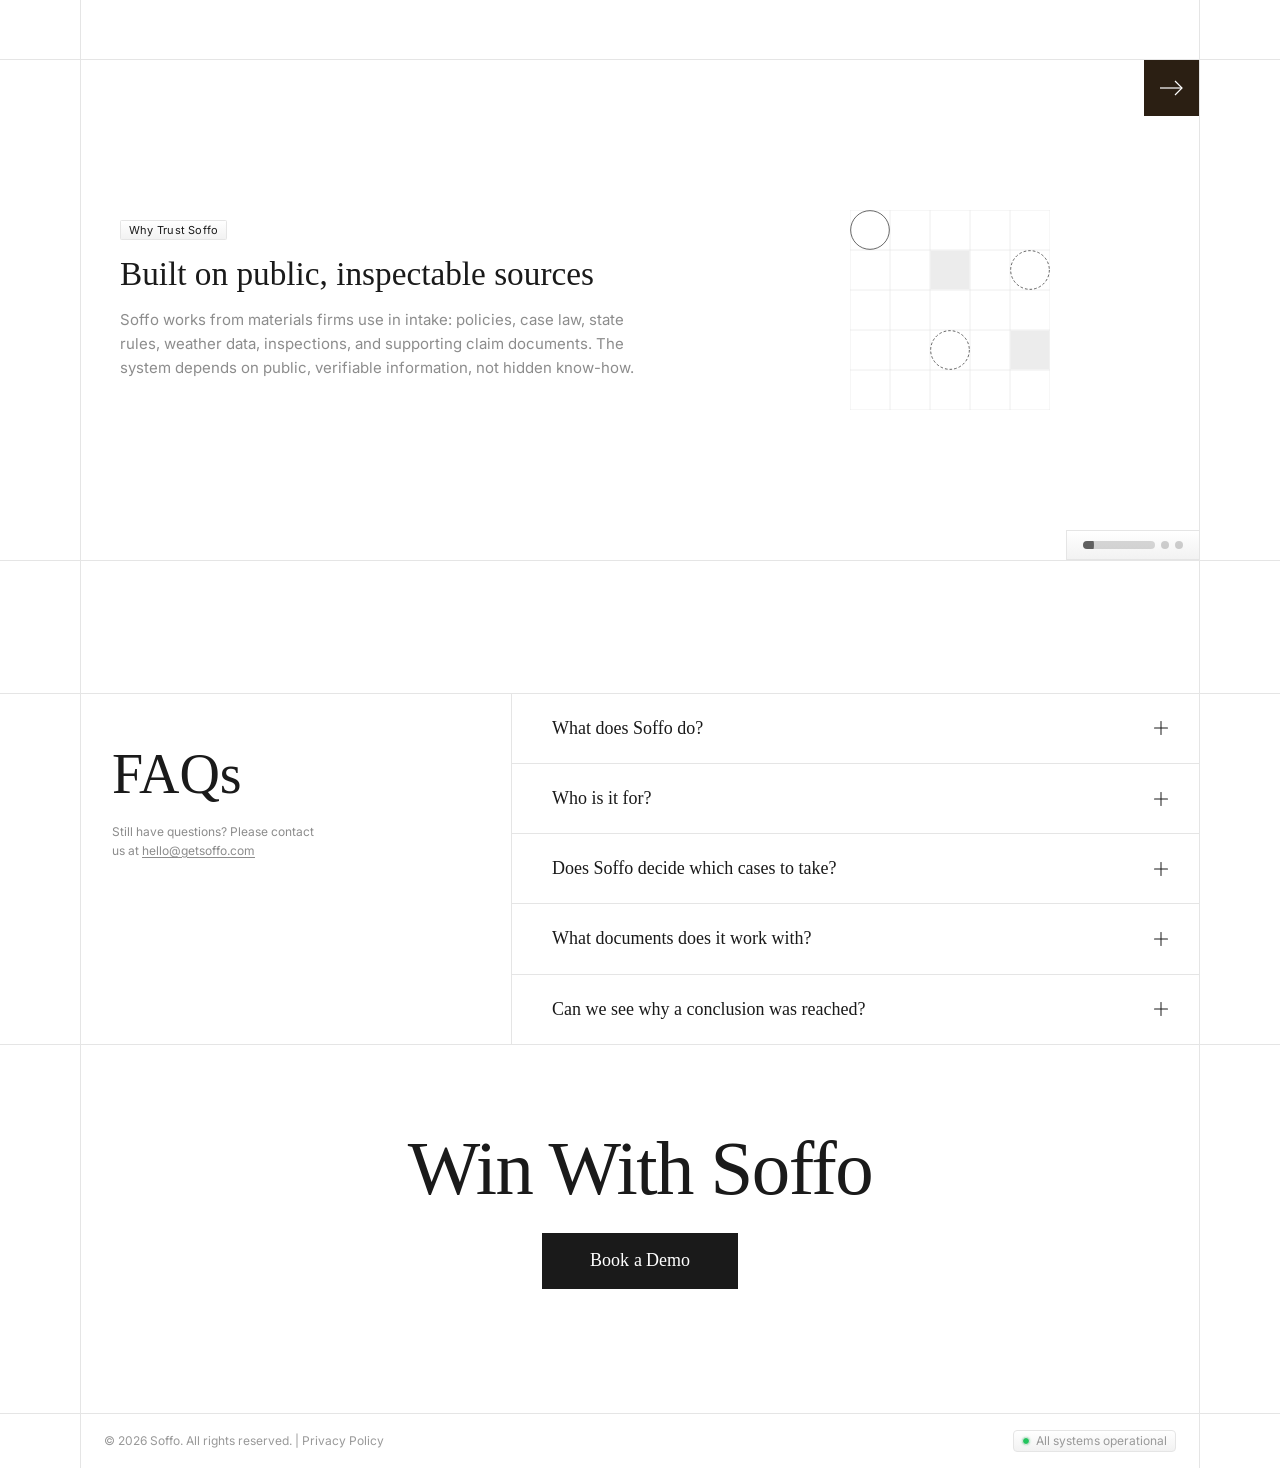
==== commit 7766c045: "Add privacy policy page and link from footer Co-Authored-By: Claude Sonnet 4.6 <noreply@anthropic.co" ====
--- a/index.html
+++ b/index.html
@@ -277,7 +277,7 @@
 
   <footer class="footer content-border">
     <div class="footer-copy">
-      <span>&copy; 2026 Soffo. All rights reserved.</span>
+      <span>&copy; 2026 Soffo. All rights reserved. | <a href="/privacy" style="color:inherit;text-decoration:none;">Privacy Policy</a></span>
       <a class="footer-status" href="https://status.getsoffo.com" target="_blank" rel="noopener">
         <span class="footer-status-dot" aria-hidden="true"></span>
         <span>All systems operational</span>
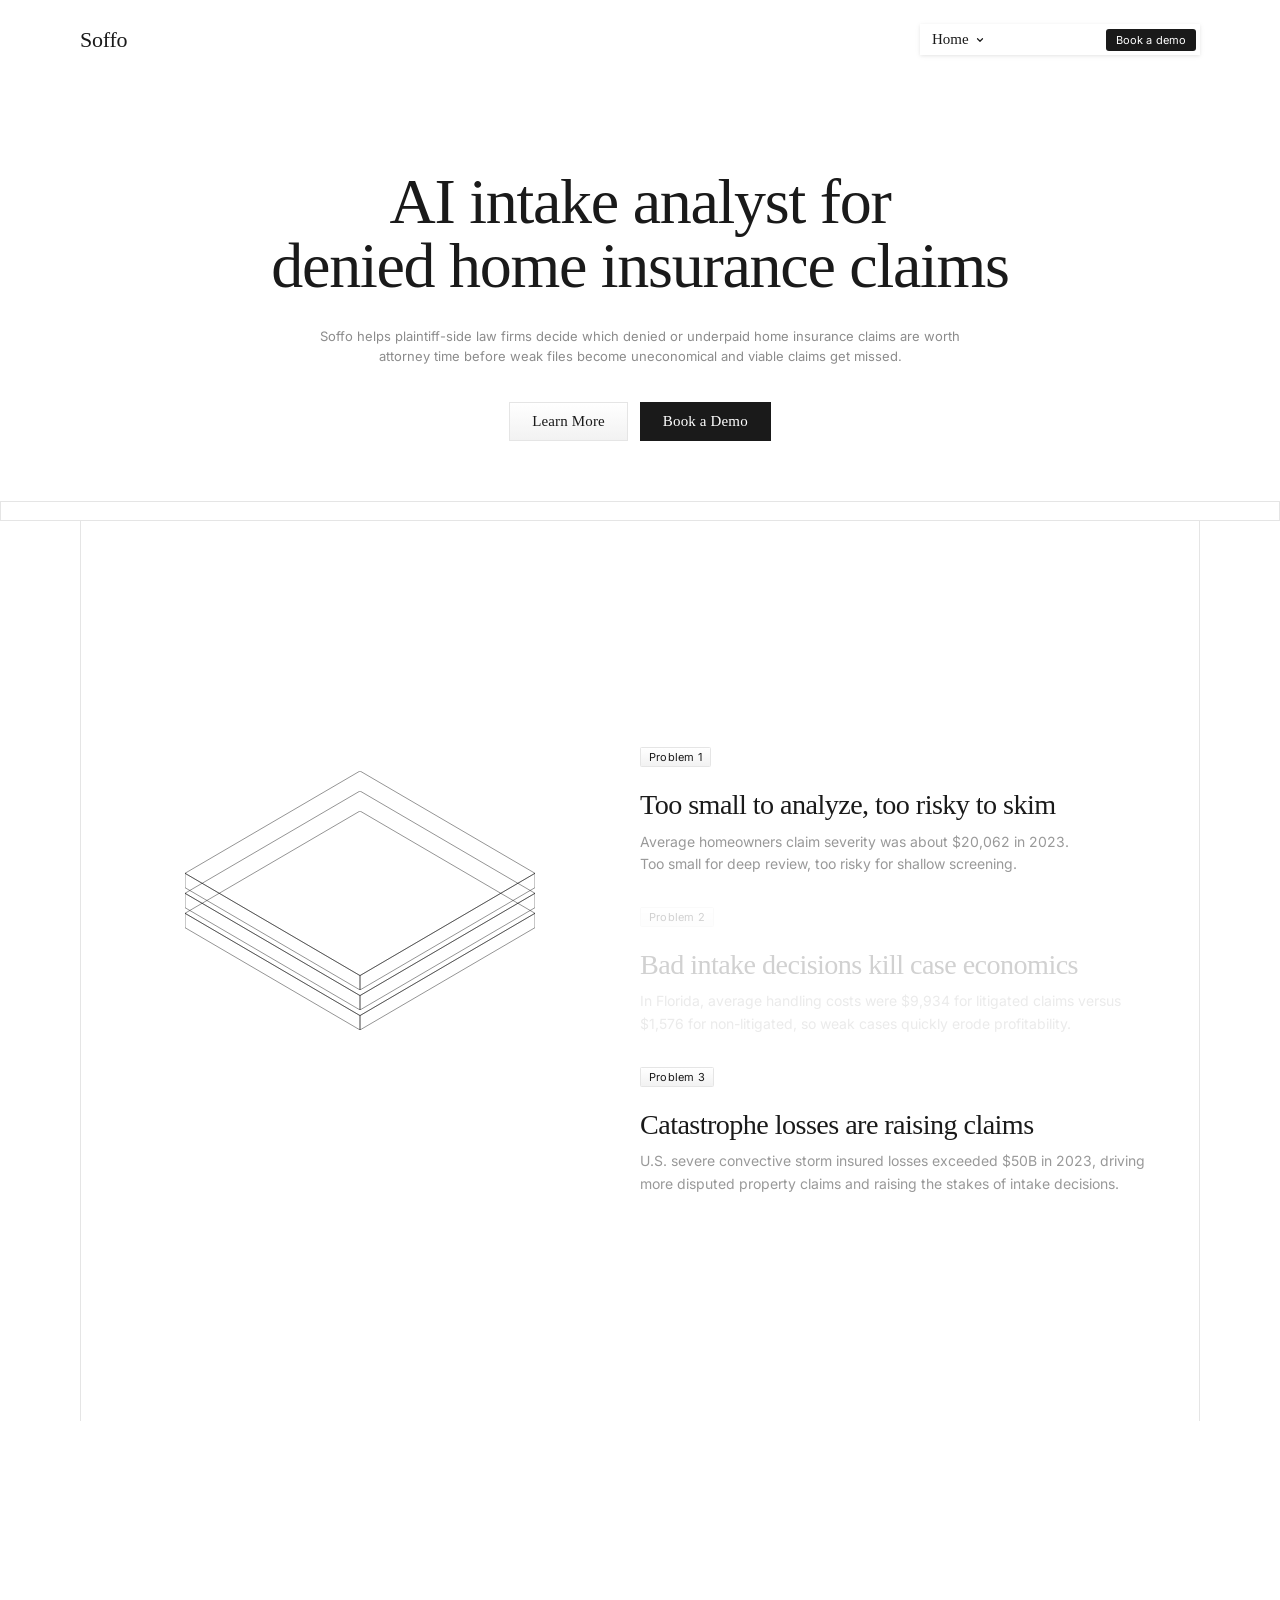
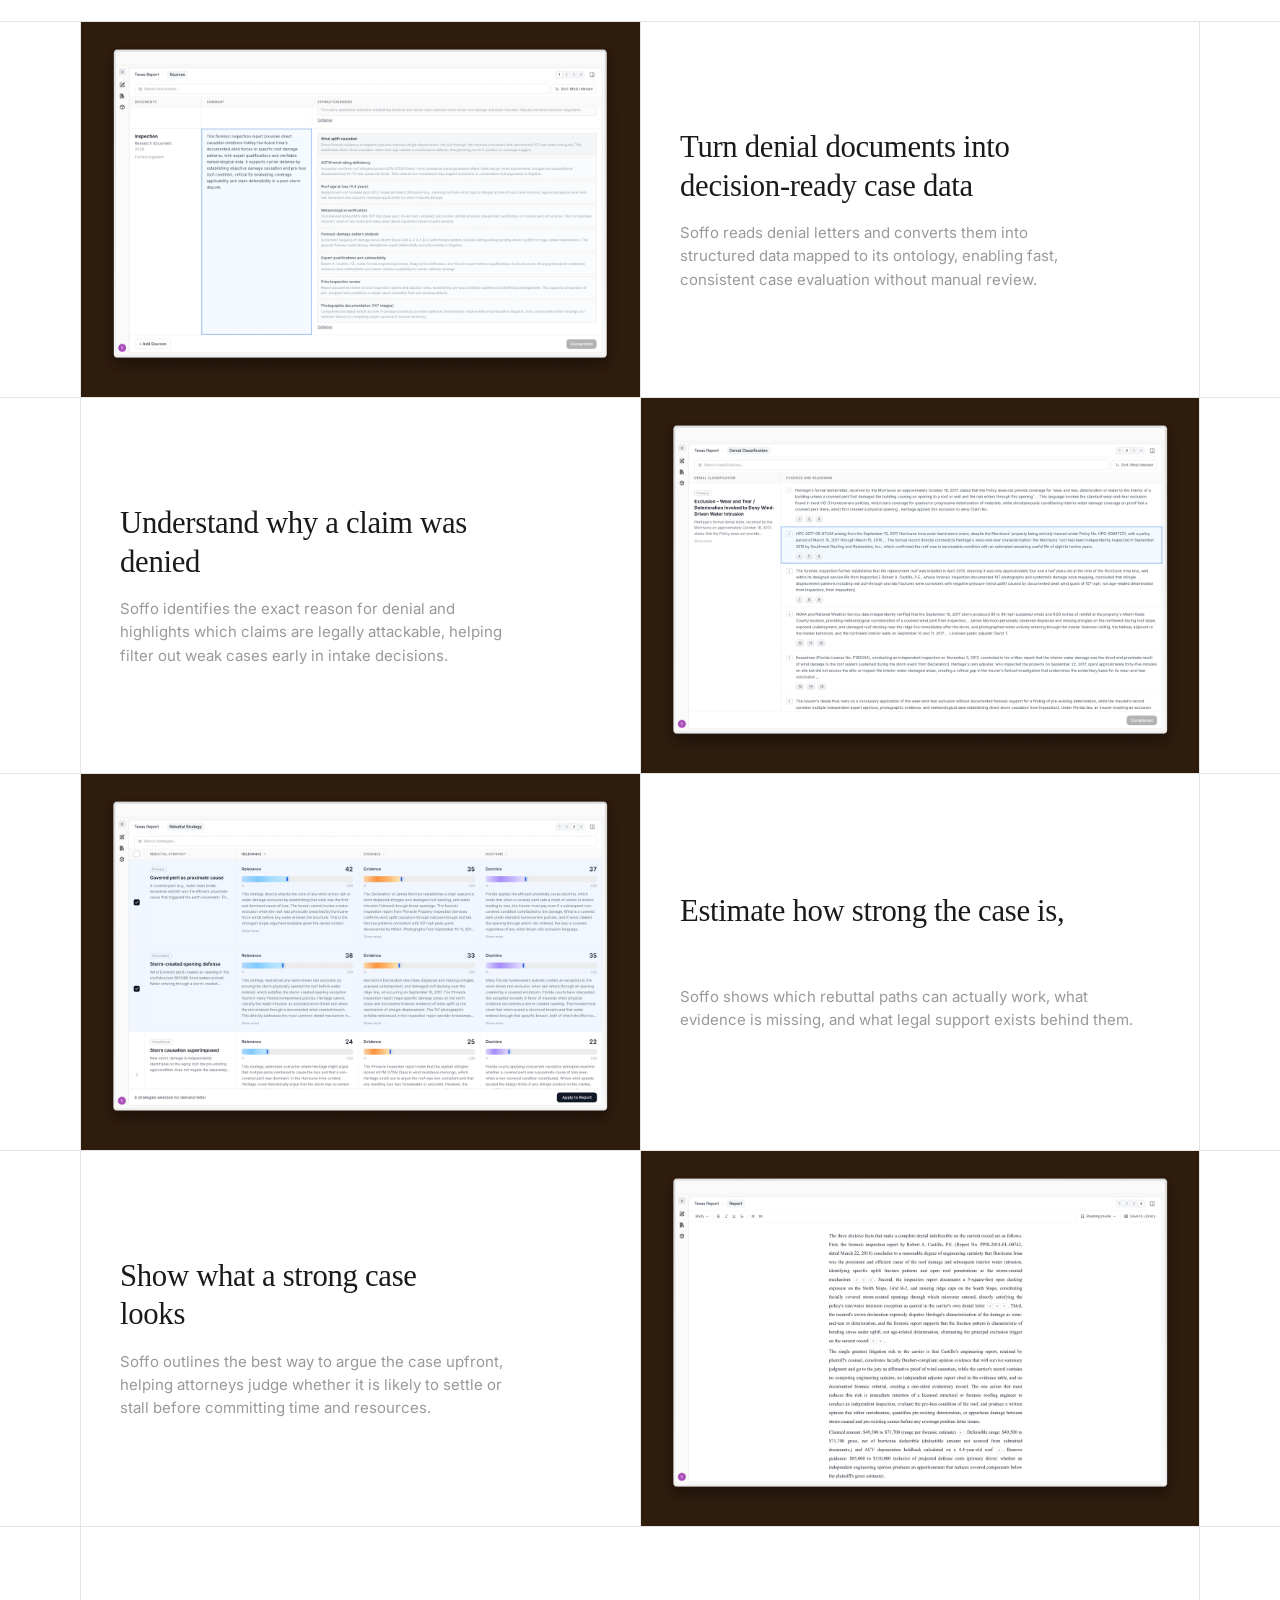
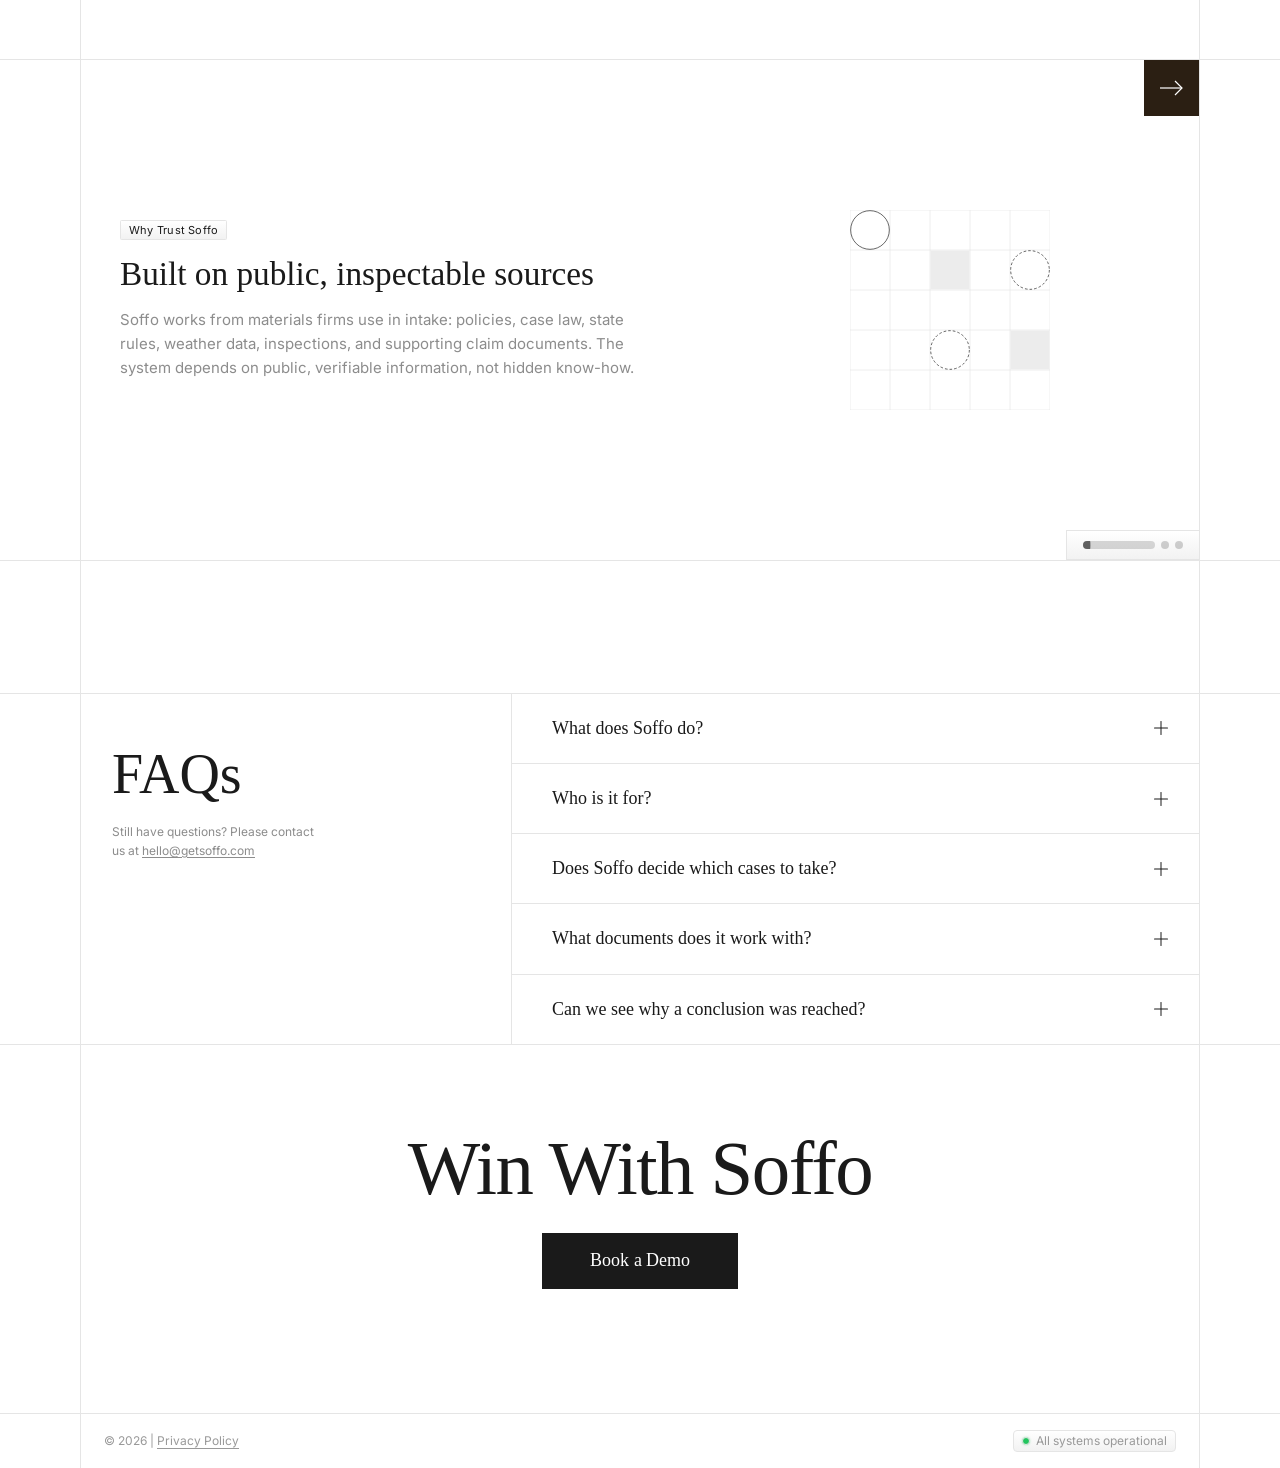
==== commit b81ec64e: "Simplify footer copyright and underline Privacy Policy link Co-Authored-By: Claude Sonnet 4.6 <norep" ====
--- a/index.html
+++ b/index.html
@@ -277,7 +277,7 @@
 
   <footer class="footer content-border">
     <div class="footer-copy">
-      <span>&copy; 2026 Soffo. All rights reserved. | <a href="/privacy" style="color:inherit;text-decoration:none;">Privacy Policy</a></span>
+      <span>&copy; 2026 | <a href="/privacy" style="color:inherit;text-decoration:underline;text-underline-offset:3px;">Privacy Policy</a></span>
       <a class="footer-status" href="https://status.getsoffo.com" target="_blank" rel="noopener">
         <span class="footer-status-dot" aria-hidden="true"></span>
         <span>All systems operational</span>
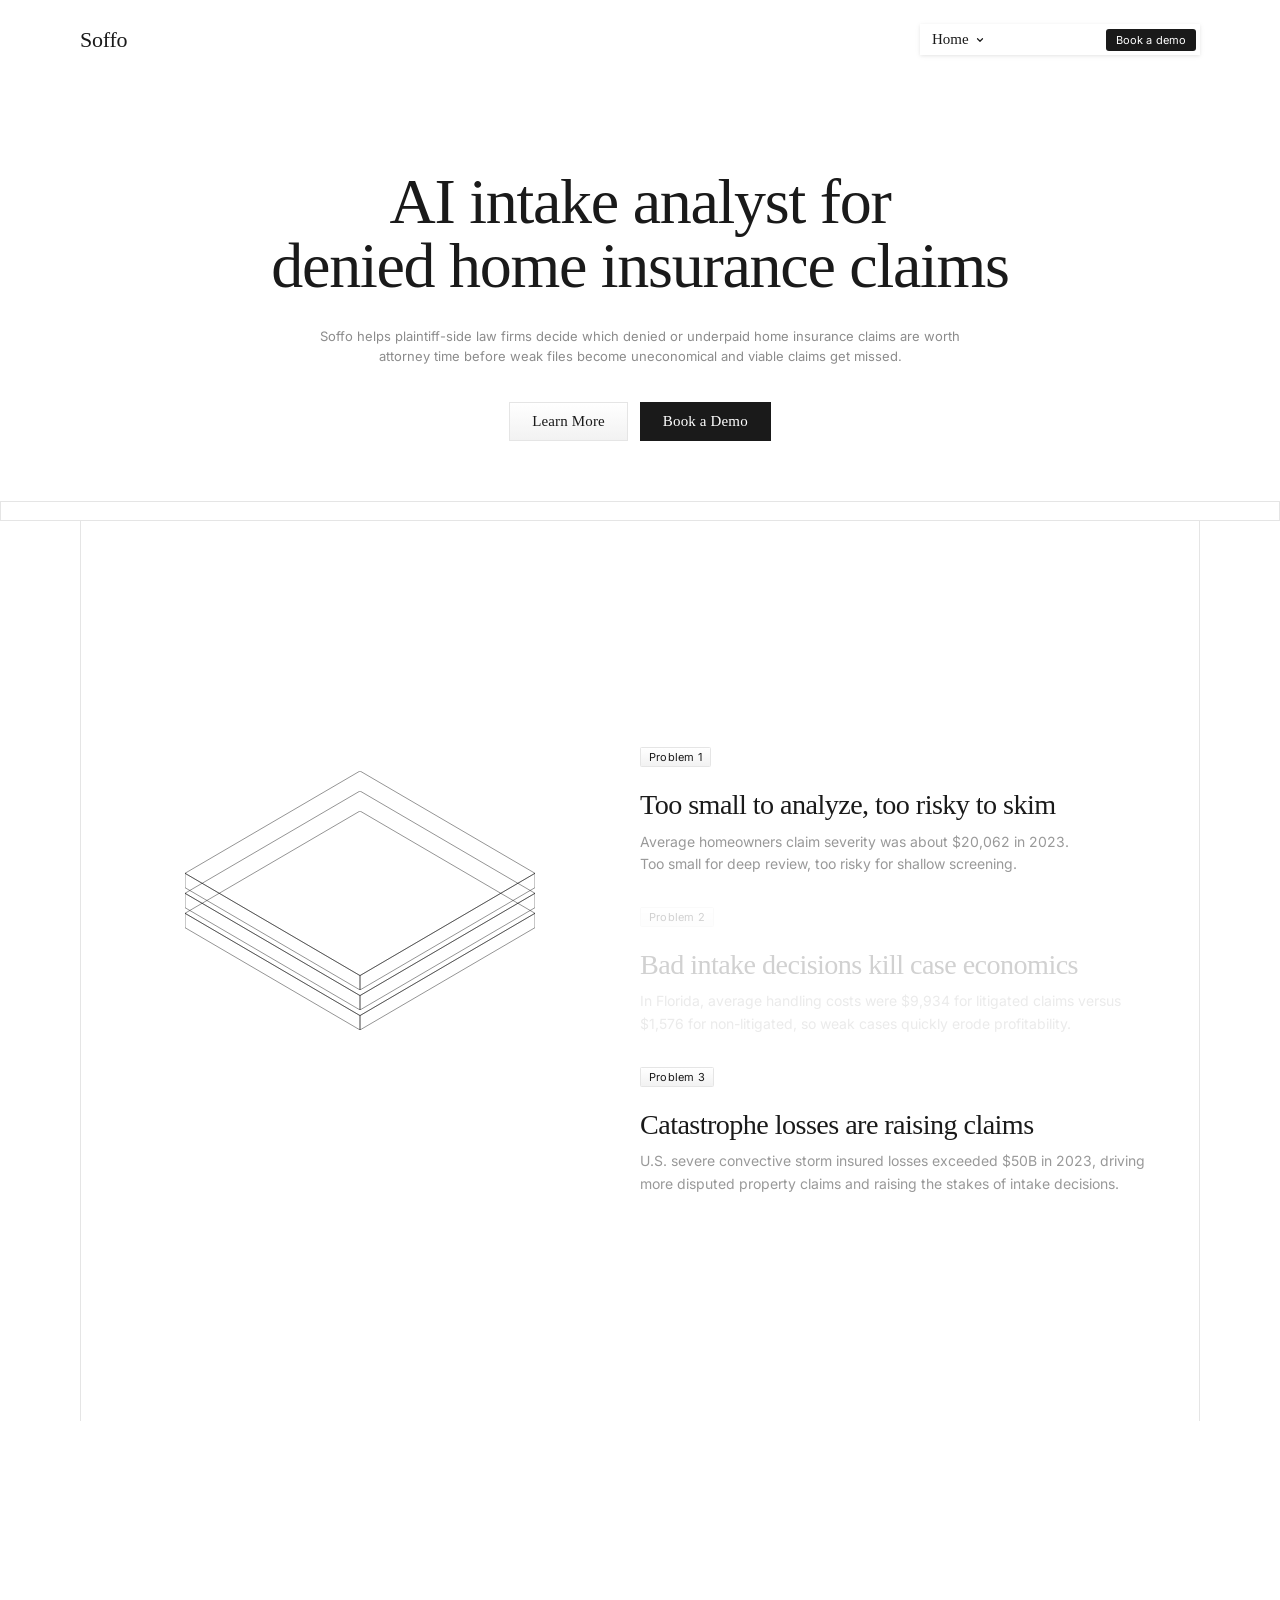
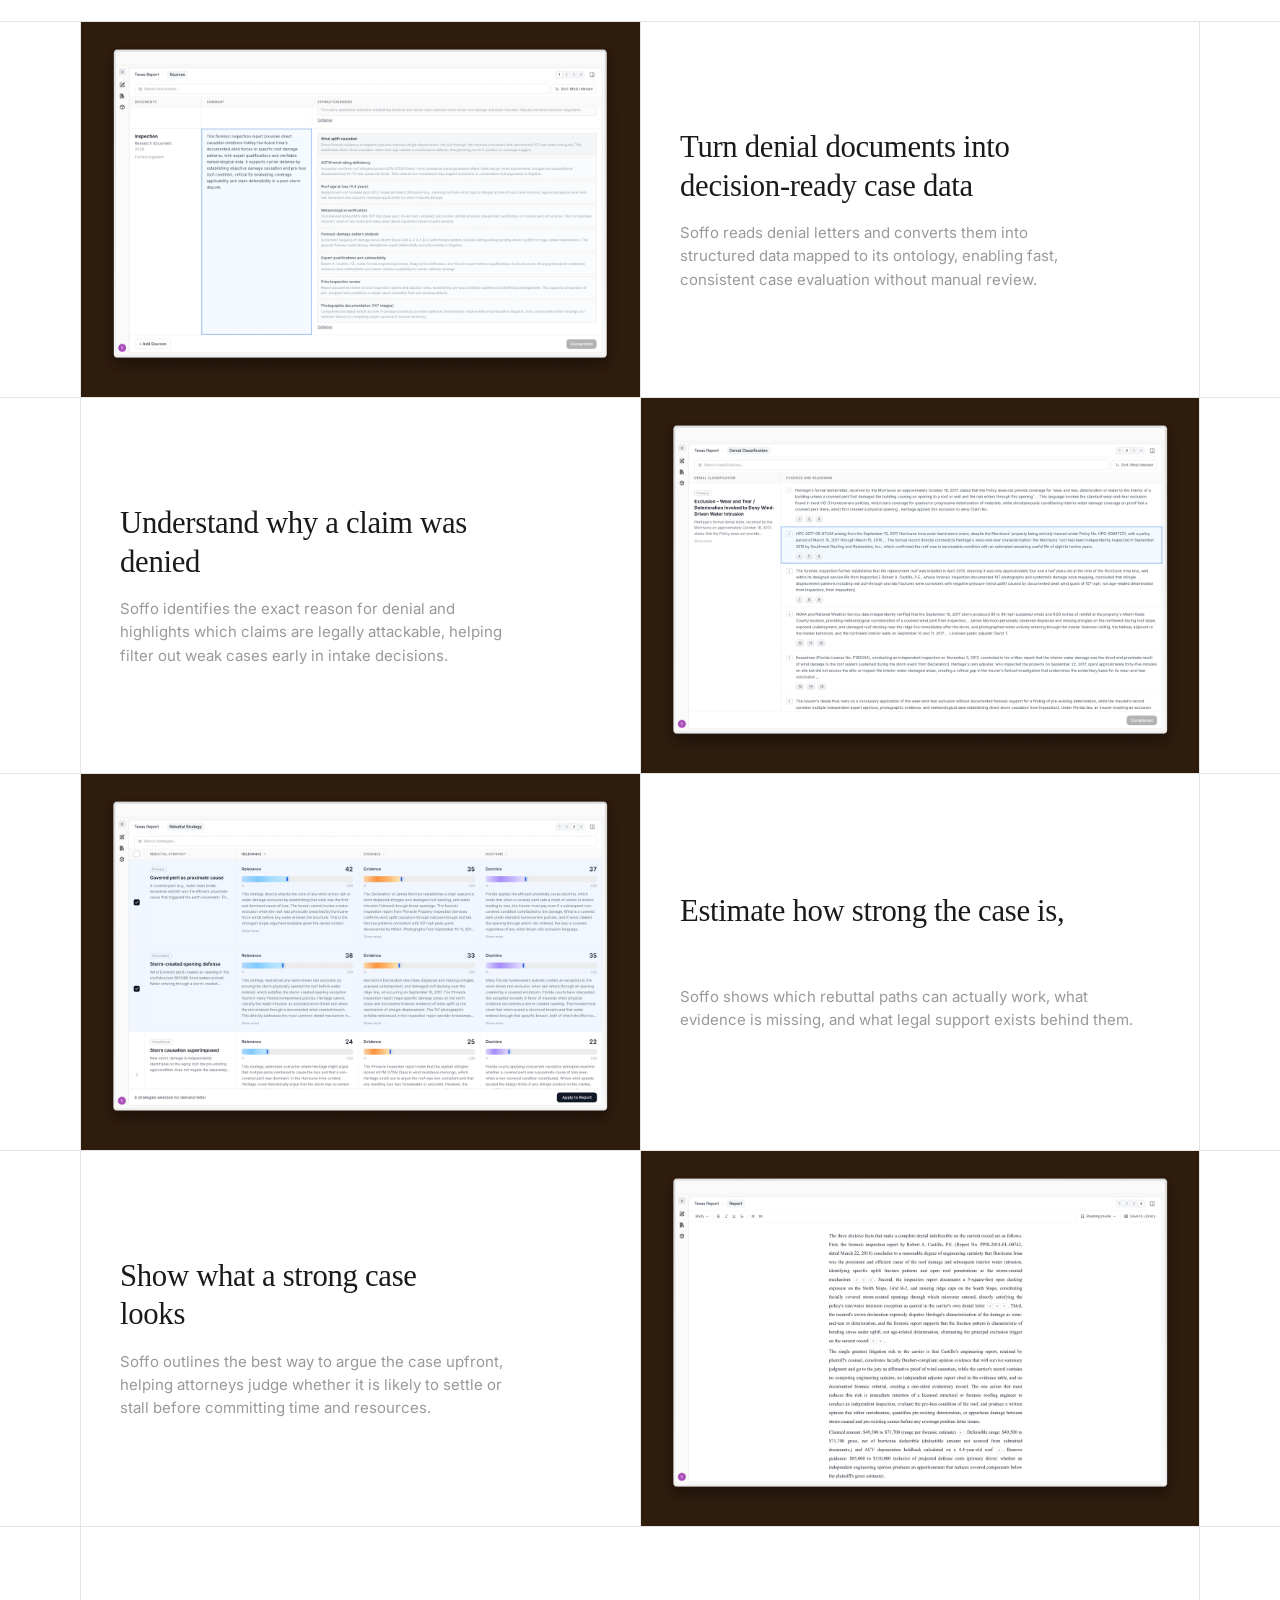
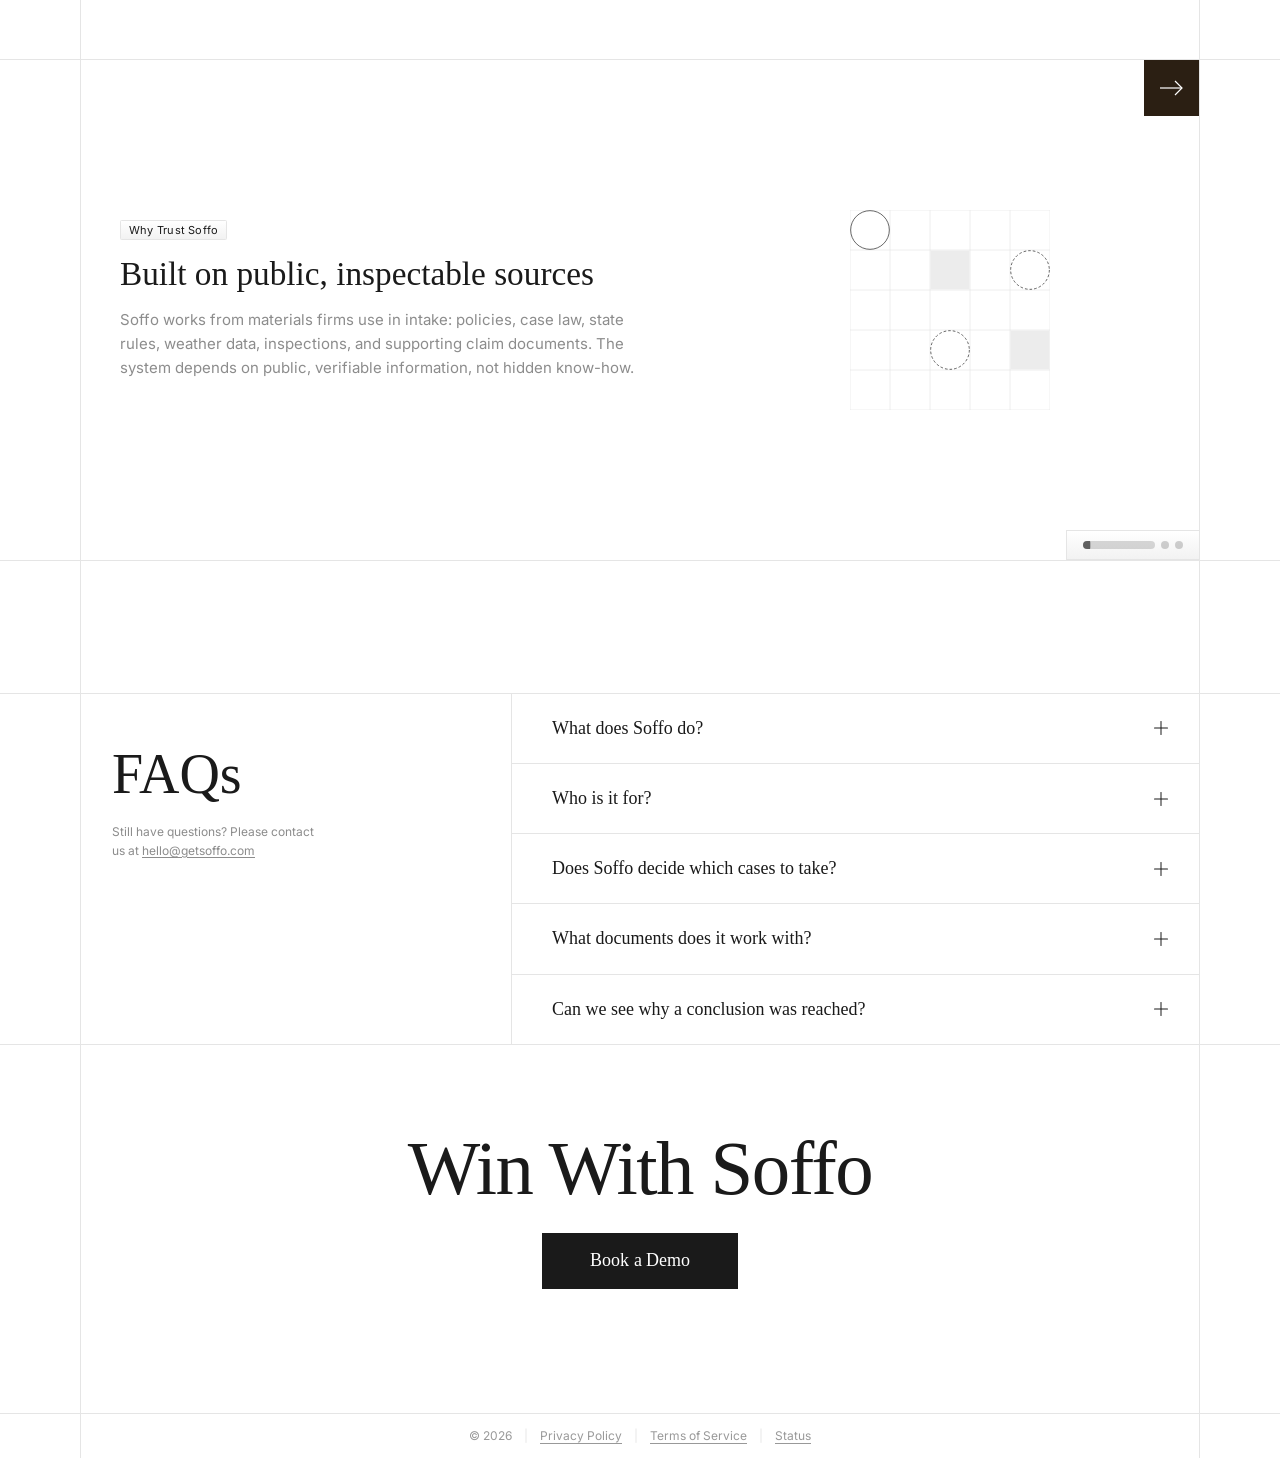
==== commit b3ed836f: "Replace footer status with centered copyright and policy links Co-Authored-By: Claude Sonnet 4.6 <no" ====
--- a/index.html
+++ b/index.html
@@ -276,12 +276,14 @@
   </div>
 
   <footer class="footer content-border">
-    <div class="footer-copy">
-      <span>&copy; 2026 | <a href="/privacy" style="color:inherit;text-decoration:underline;text-underline-offset:3px;">Privacy Policy</a></span>
-      <a class="footer-status" href="https://status.getsoffo.com" target="_blank" rel="noopener">
-        <span class="footer-status-dot" aria-hidden="true"></span>
-        <span>All systems operational</span>
-      </a>
+    <div class="footer-copy" style="justify-content:center;gap:12px;">
+      <span>&copy; 2026</span>
+      <span style="color:var(--border);">|</span>
+      <a href="/privacy" style="color:var(--muted);text-decoration:underline;text-underline-offset:3px;">Privacy Policy</a>
+      <span style="color:var(--border);">|</span>
+      <a href="/terms" style="color:var(--muted);text-decoration:underline;text-underline-offset:3px;">Terms of Service</a>
+      <span style="color:var(--border);">|</span>
+      <a href="https://status.getsoffo.com" target="_blank" rel="noopener" style="color:var(--muted);text-decoration:underline;text-underline-offset:3px;">Status</a>
     </div>
   </footer>
   </main>
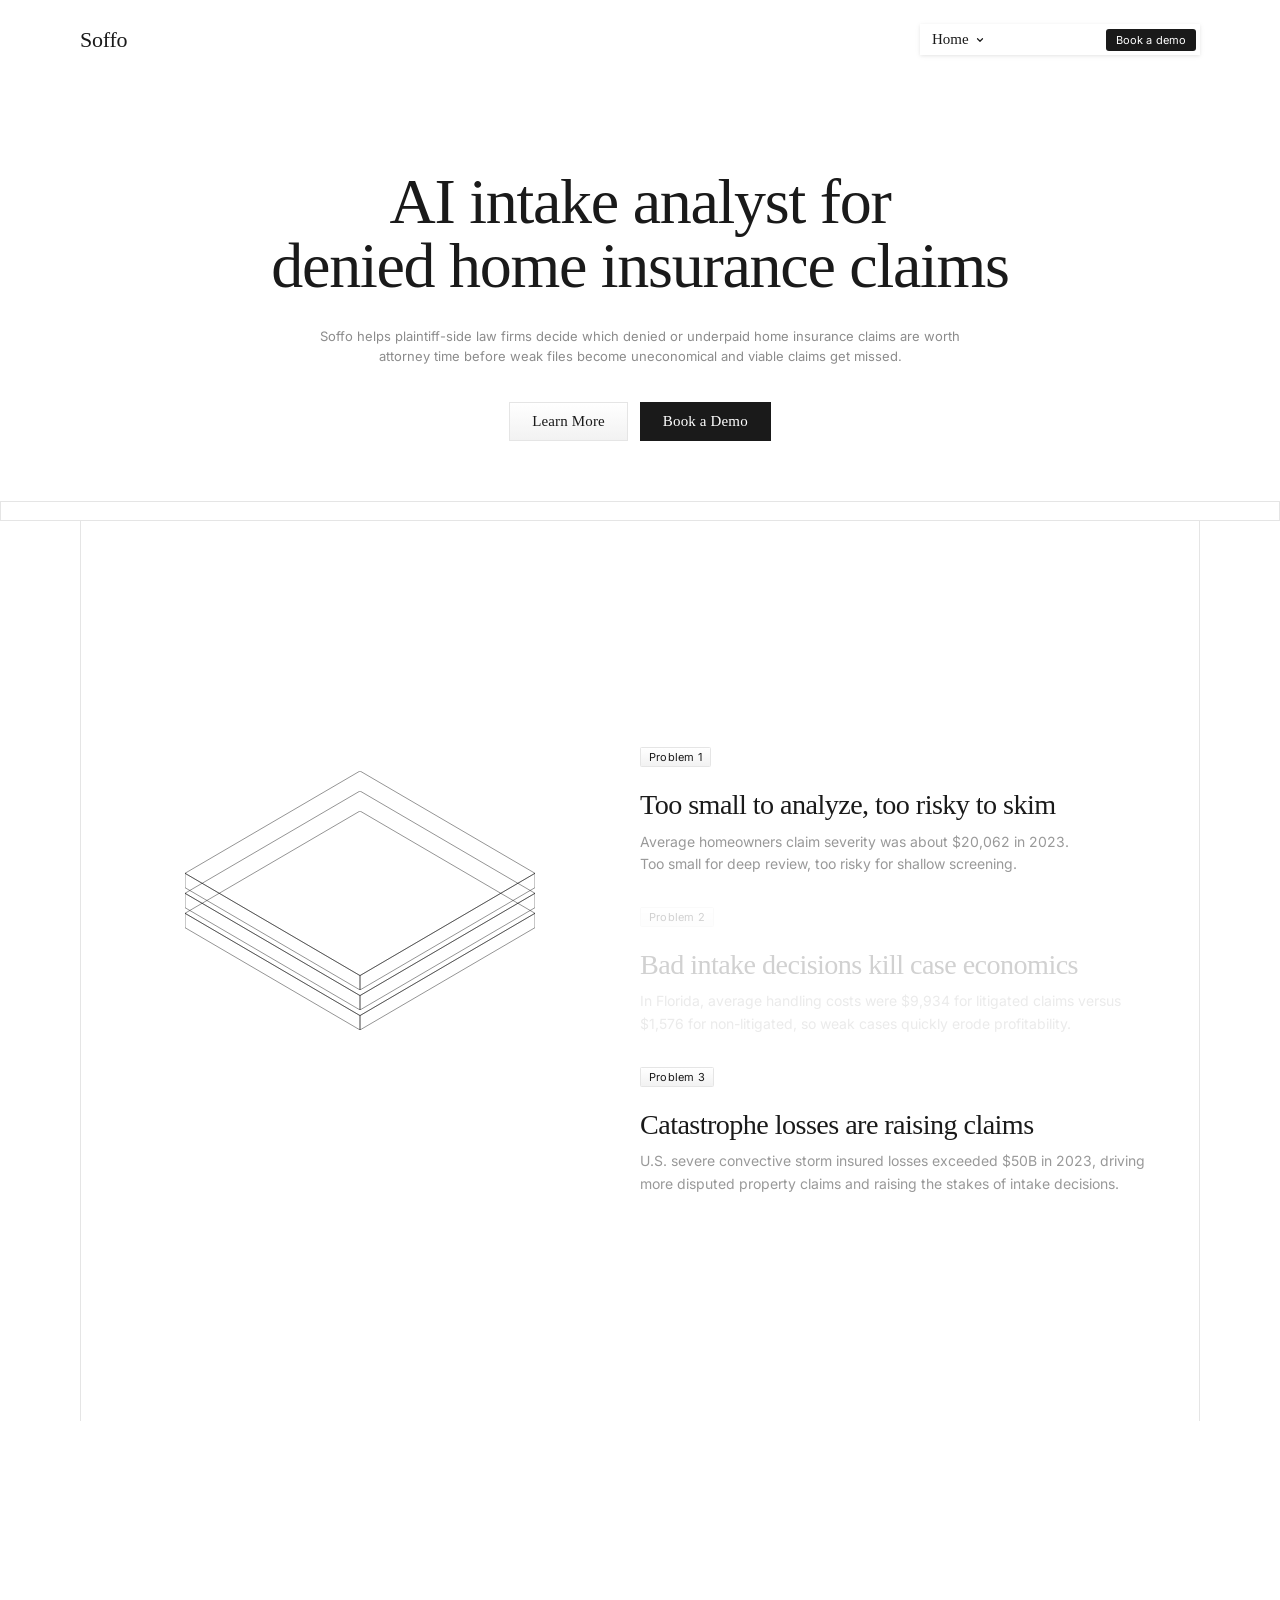
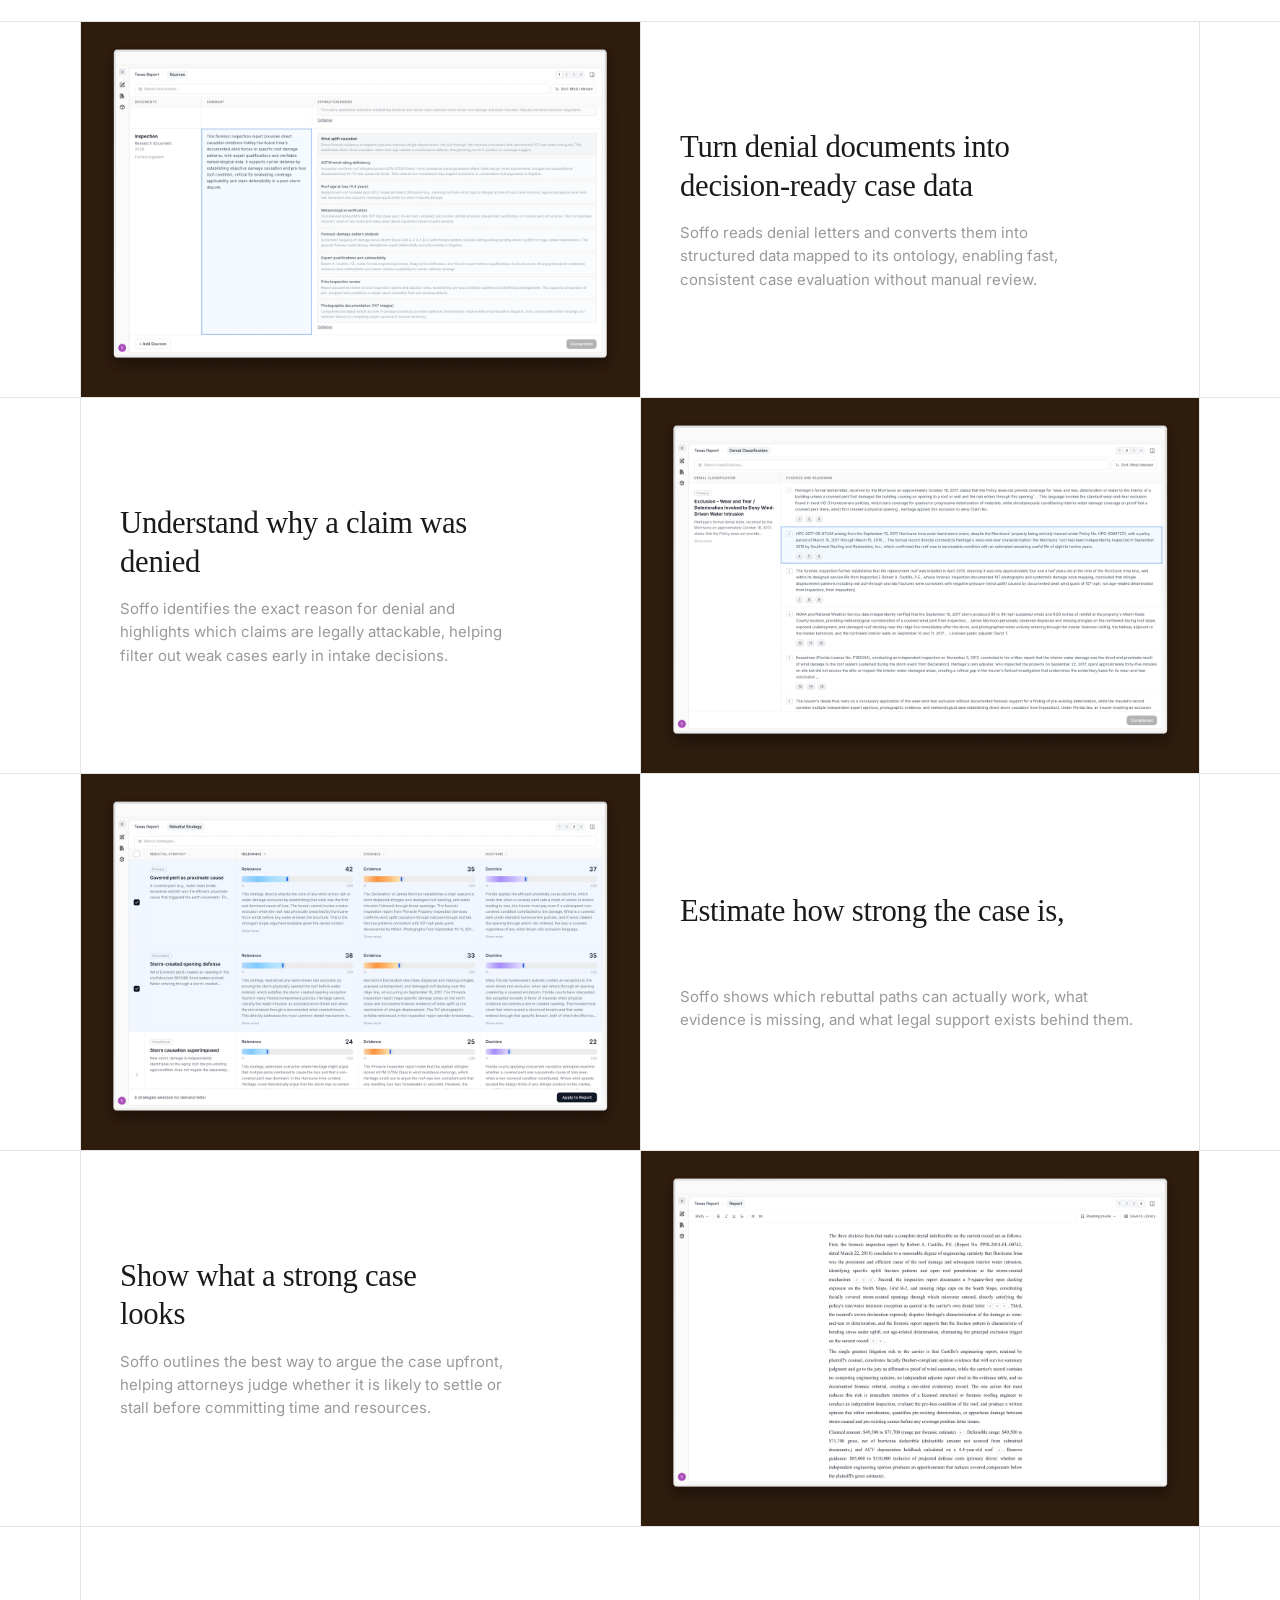
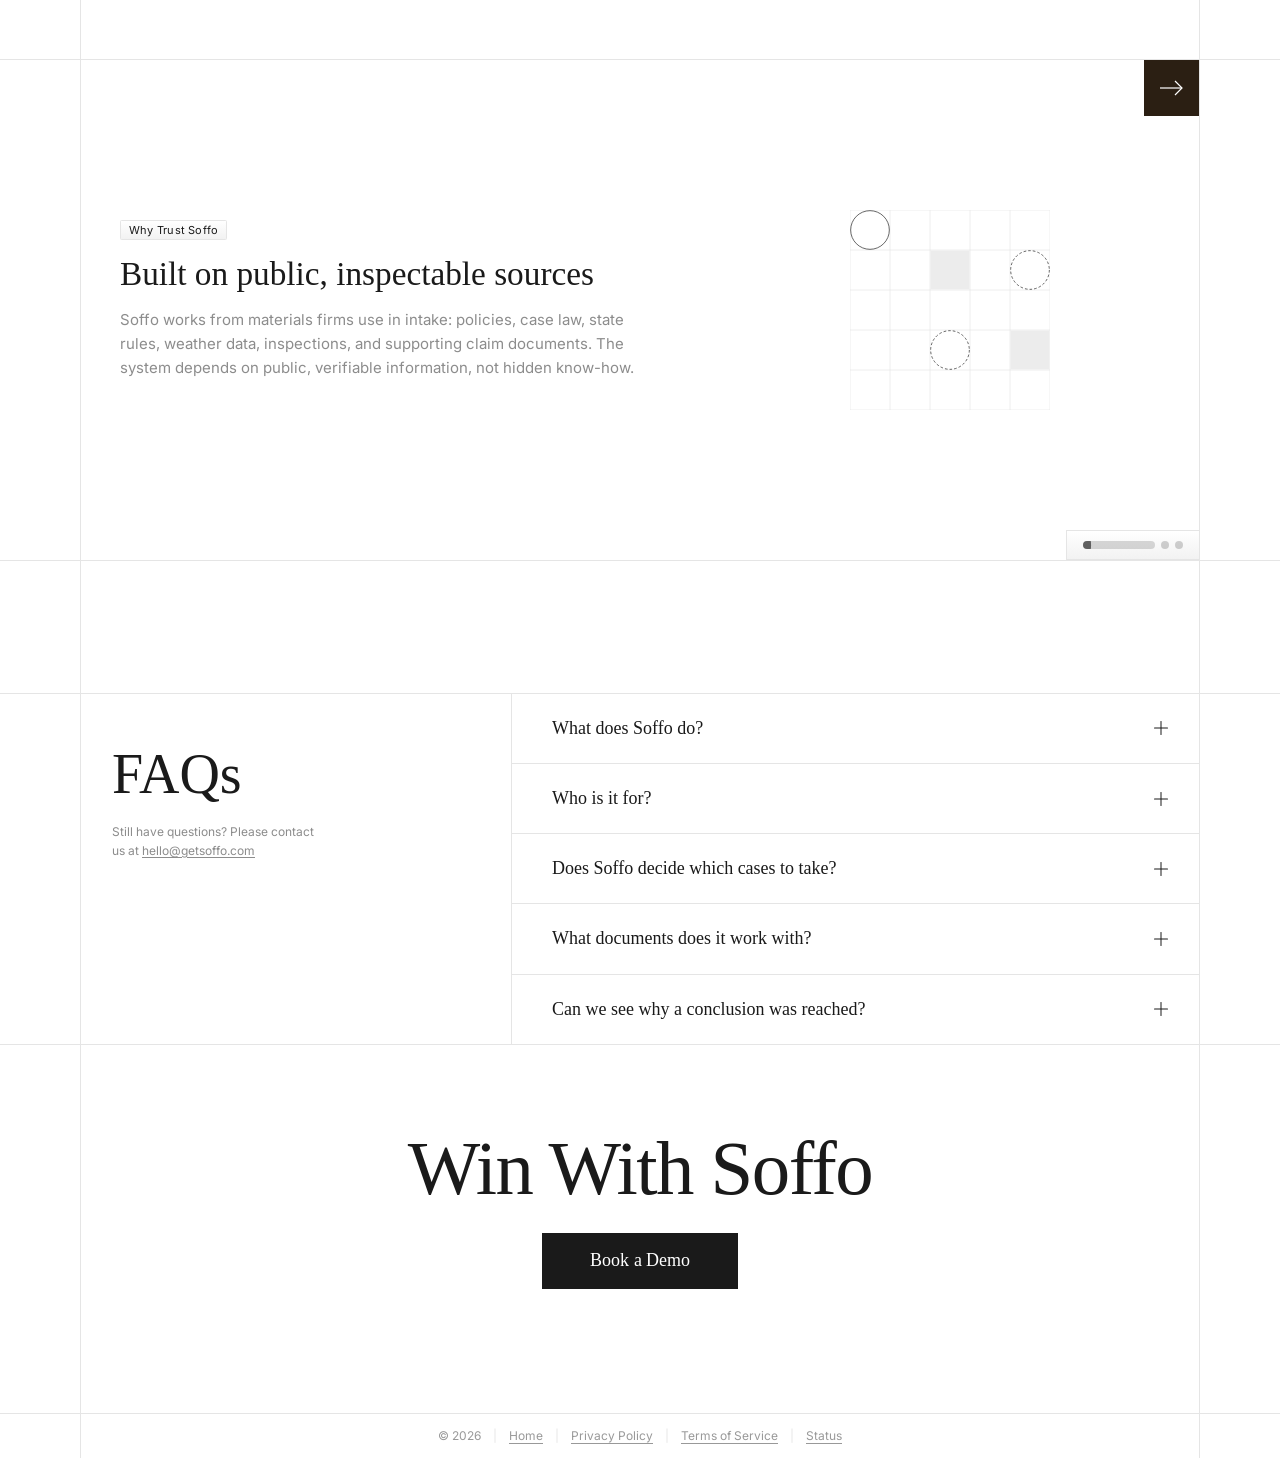
==== commit d5746fe6: "Add Home link to footer on all pages and fix footer top border Co-Authored-By: Claude Sonnet 4.6 <no" ====
--- a/index.html
+++ b/index.html
@@ -279,6 +279,8 @@
     <div class="footer-copy" style="justify-content:center;gap:12px;">
       <span>&copy; 2026</span>
       <span style="color:var(--border);">|</span>
+      <a href="/" style="color:var(--muted);text-decoration:underline;text-underline-offset:3px;">Home</a>
+      <span style="color:var(--border);">|</span>
       <a href="/privacy" style="color:var(--muted);text-decoration:underline;text-underline-offset:3px;">Privacy Policy</a>
       <span style="color:var(--border);">|</span>
       <a href="/terms" style="color:var(--muted);text-decoration:underline;text-underline-offset:3px;">Terms of Service</a>
